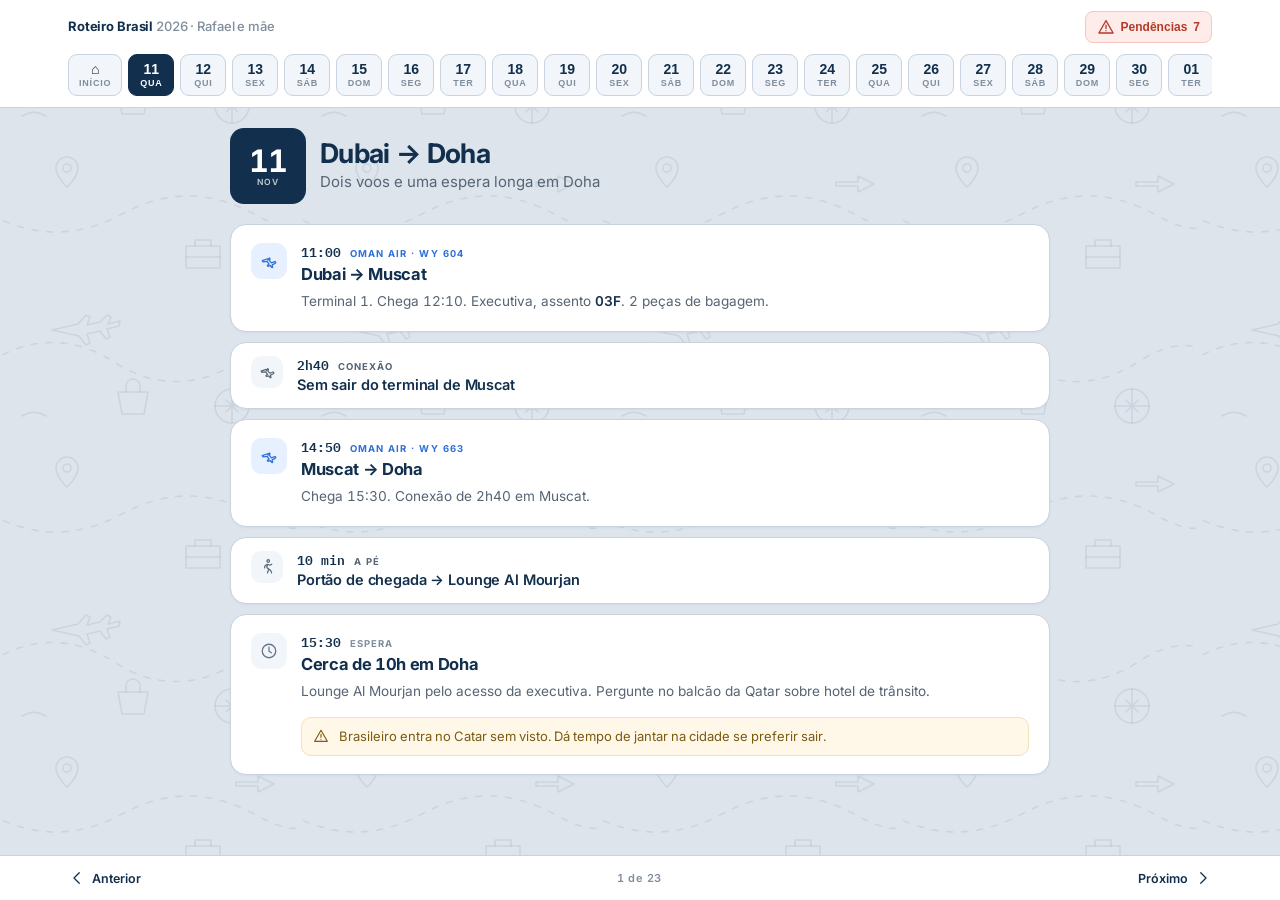
==== index.html @ 20e6801e "Add files via upload" ====
<!DOCTYPE html>
<html lang="pt-BR">
<head>
<meta charset="utf-8">
<meta name="viewport" content="width=device-width,initial-scale=1,viewport-fit=cover">
<meta name="theme-color" content="#12304D">
<title>Roteiro Brasil 2026</title>
<link rel="preconnect" href="https://fonts.googleapis.com">
<link rel="preconnect" href="https://fonts.gstatic.com" crossorigin>
<link href="https://fonts.googleapis.com/css2?family=Inter:wght@400;500;600;700&family=IBM+Plex+Mono:wght@400;600&display=swap" rel="stylesheet">
<link rel="stylesheet" href="style.css">
</head>
<body>

<header><div class="hw">
 <div class="topo">
  <div class="marca">Roteiro Brasil <span>2026 · Rafael e mãe</span></div>
  <button class="pbt" onclick="abre()"><svg class="i" viewBox="0 0 24 24"><path d="M12 3.5 21.5 20H2.5z"/><path d="M12 9.5v4.5M12 17h.01"/></svg> Pendências <span id="np"></span></button>
 </div>
 <div class="datas" id="datas"></div>
</div></header>

<div class="palco"><div class="tela" id="tela"></div></div>

<nav><div class="nw">
 <button id="ant" onclick="mv(-1)"><svg class="i" viewBox="0 0 24 24"><path d="M15 5 8 12l7 7"/></svg> Anterior</button>
 <div class="meio" id="pos"></div>
 <button id="prox" onclick="mv(1)">Próximo <svg class="i" viewBox="0 0 24 24"><path d="M9 5l7 7-7 7"/></svg></button>
</div></nav>

<div class="modal" id="mod" onclick="if(event.target===this)fecha()">
 <div class="painel"><div class="pw">
  <div class="ptopo"><h2>Pendências</h2><button class="fechar" onclick="fecha()">Fechar</button></div>
  <div id="cpend"></div>
 </div></div>
</div>

<script src="app.js"></script>
</body>
</html>
---- style.css ----
:root{
 --tinta:#12304D; --papel:#DDE4EC; --branco:#FFF; --claro:#F2F5F9;
 --linha:#C9D3DF; --sec:#566474; --fraco:#7F8D9D;
 --voo:#2E6FD9; --bus:#C2841A; --hotel:#1E8A66; --passeio:#7A4FC4; --jantar:#D2513C; --livre:#64748B;
 --tema:url("data:image/svg+xml,%3Csvg xmlns='http://www.w3.org/2000/svg' width='300' height='300' viewBox='0 0 300 300'%3E%3Cg fill='none' stroke='%2312304D' stroke-opacity='.085' stroke-width='1.6' stroke-linecap='round' stroke-linejoin='round'%3E%3Cpath d='M-10 62c40-26 84-26 124 0s84 26 124 0 62-16 82-6' stroke-dasharray='6 9'/%3E%3Cpath d='M-10 214c44 24 88 24 132 0s88-24 132 0 46 12 66 6' stroke-dasharray='6 9'/%3E%3Cpath d='M52 30l26-6 8-9 4 2-3 8 13-3 7-7 4 2-3 7 12-3-1 5-12 3 3 8-4 2-6-8-13 3 3 9-4 2-7-9z'/%3E%3Ccircle cx='232' cy='106' r='17'/%3E%3Cpath d='M232 89v34M215 106h34M226 100l12 12M238 100l-12 12'/%3E%3Cpath d='M78 168c0 9-11 19-11 19s-11-10-11-19a11 11 0 0 1 22 0z'/%3E%3Ccircle cx='67' cy='168' r='4'/%3E%3Cpath d='M186 246h34v22h-34z'/%3E%3Cpath d='M195 246v-6h16v6M186 257h34'/%3E%3Cpath d='M118 92h30l-4 22h-22z'/%3E%3Cpath d='M126 92v-6a4 4 0 0 1 14 0v6'/%3E%3Cpath d='M258 176l16 8-16 8v-6h-22v-4h22z'/%3E%3Cpath d='M22 116c8-5 16-5 24 0'/%3E%3C/g%3E%3C/svg%3E");
 --u:"Inter",system-ui,-apple-system,sans-serif;
 --m:"IBM Plex Mono",ui-monospace,Menlo,monospace;
}
*{box-sizing:border-box;-webkit-tap-highlight-color:transparent}
html,body{height:100%;overflow:hidden;margin:0}
body{background-color:var(--papel);background-image:var(--tema);background-size:300px 300px;
 color:var(--tinta);font-family:var(--u);font-size:15px;line-height:1.5;
 display:flex;flex-direction:column;font-variant-numeric:tabular-nums;-webkit-font-smoothing:antialiased;
 padding-top:env(safe-area-inset-top);padding-bottom:env(safe-area-inset-bottom)}
svg.i{width:18px;height:18px;stroke:currentColor;fill:none;stroke-width:1.7;
 stroke-linecap:round;stroke-linejoin:round;display:block}

header{flex:0 0 auto;background:var(--branco);border-bottom:1px solid var(--linha)}
.hw{max-width:1180px;margin:0 auto;padding:11px 18px 0}
.topo{display:flex;align-items:center;justify-content:space-between;gap:12px}
.marca{font-size:13px;font-weight:700;letter-spacing:-.01em}
.marca span{color:var(--fraco);font-weight:500}
.pbt{display:flex;align-items:center;gap:6px;background:#FDECE9;border:1px solid #F5C9C1;color:#B23A28;
 border-radius:8px;padding:6px 11px;font-size:12px;font-weight:600;cursor:pointer}
.datas{display:flex;gap:6px;overflow-x:auto;scrollbar-width:none;padding:11px 0}
.datas::-webkit-scrollbar{display:none}
.dt{flex:0 0 auto;background:var(--claro);border:1px solid var(--linha);border-radius:9px;
 padding:6px 10px;cursor:pointer;text-align:center;min-width:46px;line-height:1.2}
.dt b{display:block;font-size:14px;font-weight:700;color:var(--tinta)}
.dt i{display:block;font-style:normal;font-size:9px;font-weight:600;letter-spacing:.09em;
 text-transform:uppercase;color:var(--fraco)}
.dt.on{background:var(--tinta);border-color:var(--tinta)}
.dt.on b,.dt.on i{color:#fff}

.palco{flex:1 1 auto;min-height:0;position:relative;overflow:hidden}
.tela{position:absolute;inset:0;overflow-y:auto;-webkit-overflow-scrolling:touch}
.folha{max-width:1180px;margin:0 auto;padding:20px 18px 40px}

/* cabeçalho do dia */
.dia-cab{display:flex;gap:14px;align-items:center;margin-bottom:20px}
.dnum{background:var(--tinta);color:#fff;border-radius:14px;width:62px;height:62px;flex:0 0 auto;
 display:flex;flex-direction:column;align-items:center;justify-content:center;line-height:1}
.dnum b{font-size:25px;font-weight:700;letter-spacing:-.02em}
.dnum i{font-style:normal;font-size:8.5px;font-weight:600;letter-spacing:.11em;opacity:.75;margin-top:2px}
.dcab-t{flex:1;min-width:0}
.dcidade{font-size:22px;font-weight:700;letter-spacing:-.025em;display:block;line-height:1.15}
.dres{color:var(--sec);font-size:14px;margin-top:2px;display:block}

/* capa */
.capa-h{padding:26px 0 22px;max-width:820px;margin:0 auto}
.capa-h .et{font-size:10px;font-weight:700;letter-spacing:.2em;text-transform:uppercase;color:var(--sec)}
.capa-h h1{margin:6px 0 0;font-size:34px;font-weight:700;letter-spacing:-.035em;line-height:1.1}
.capa-h p{margin:8px 0 0;color:var(--sec);font-size:15px;max-width:60ch}
.secao{max-width:820px;margin:0 auto 12px;font-size:9.5px;font-weight:700;letter-spacing:.14em;
 text-transform:uppercase;color:var(--sec)}
.destino.capa-c{margin-bottom:12px}
/* cartão do destino */
.destino{background:var(--branco);border:1px solid var(--linha);border-radius:16px;padding:18px 20px;margin-bottom:20px;
 box-shadow:0 1px 2px rgba(18,48,77,.05)}
.destino-h{display:flex;align-items:center;gap:9px;margin-bottom:8px}
.destino-h svg{color:var(--voo)}
.destino-h b{font-size:15px;font-weight:700}
.destino-h span{font-size:11.5px;color:var(--fraco);font-weight:500}
.destino p{margin:0;color:var(--sec);font-size:13.8px;line-height:1.55}
.fatos{display:flex;flex-wrap:wrap;gap:8px;margin-top:12px}
.fato{background:var(--claro);border:1px solid var(--linha);border-radius:9px;padding:8px 12px;
 flex:1 1 calc(50% - 4px);min-width:120px}
.fato i{display:block;font-style:normal;font-size:9px;font-weight:700;letter-spacing:.1em;
 text-transform:uppercase;color:var(--fraco)}
.fato b{display:block;font-size:13px;font-weight:600;margin-top:1px}

/* itens */
.cartao{display:flex;flex-direction:column;gap:10px}
.it{display:flex;gap:14px;padding:18px 20px;background:var(--branco);
 border:1px solid var(--linha);border-radius:16px;box-shadow:0 1px 2px rgba(18,48,77,.05)}
.ic{flex:0 0 auto;width:36px;height:36px;border-radius:11px;display:flex;align-items:center;
 justify-content:center;background:var(--claro);color:var(--livre)}
.it.voo .ic{background:#E7F0FE;color:var(--voo)}
.it.bus .ic{background:#FBF1DF;color:var(--bus)}
.it.hotel .ic{background:#E1F4EE;color:var(--hotel)}
.it.passeio .ic{background:#F0EAFB;color:var(--passeio)}
.it.jantar .ic{background:#FCEBE8;color:var(--jantar)}
.it-b{flex:1;min-width:0}
.it-l1{display:flex;align-items:baseline;gap:9px;flex-wrap:wrap}
.hh{font-family:var(--m);font-size:12.5px;font-weight:600;color:var(--tinta)}
.rot{font-size:9.5px;font-weight:700;letter-spacing:.11em;text-transform:uppercase;color:var(--fraco)}
.it.voo .rot{color:var(--voo)}.it.bus .rot{color:var(--bus)}.it.hotel .rot{color:var(--hotel)}
.it.passeio .rot{color:var(--passeio)}.it.jantar .rot{color:var(--jantar)}
.nome{display:block;font-size:16.5px;font-weight:700;letter-spacing:-.02em;line-height:1.25;margin-top:3px}
.txt{margin-top:6px;color:var(--sec);font-size:13.6px;line-height:1.6}
.txt strong{color:var(--tinta);font-weight:600}

/* trajeto */
.it.via{padding:13px 20px}
.it.via .ic{width:32px;height:32px;border-radius:10px;background:var(--claro);color:var(--sec)}
.it.via .ic svg{width:17px;height:17px}
.it.via .nome{font-size:14.5px;font-weight:600;color:var(--tinta);margin-top:2px;letter-spacing:-.01em}
.it.via .hh{font-size:12.5px;color:var(--tinta);font-weight:600}
.it.via .rot{color:var(--sec)}



/* códigos */
.cods{margin-top:14px;border:1px solid var(--linha);border-radius:10px;overflow:hidden}
.cod{display:flex;align-items:center;gap:11px;padding:9px 12px;border-top:1px solid var(--linha);
 cursor:pointer;background:var(--claro)}
.cod:first-child{border-top:none}
.cod .r{flex:0 0 70px;font-size:9px;font-weight:700;letter-spacing:.11em;text-transform:uppercase;color:var(--fraco)}
.cod .v{flex:1;font-family:var(--m);font-size:13px;font-weight:600;overflow-wrap:anywhere}
.cod .c{font-size:9.5px;font-weight:700;letter-spacing:.08em;text-transform:uppercase;color:var(--voo)}
.cod.ok{background:#E1F4EE}.cod.ok .c{color:var(--hotel)}

.nota{margin-top:14px;display:flex;gap:10px;background:#FFF8E8;border:1px solid #F2E2BC;
 border-radius:10px;padding:9px 11px;font-size:13px;line-height:1.5;color:#7A5B10}
.nota svg{flex:0 0 auto;width:16px;height:16px;margin-top:1px}
.nota.crit{background:#FDECE9;border-color:#F5C9C1;color:#A8382A}

.opcs{margin-top:20px;background:var(--branco);border:1px solid var(--linha);border-radius:16px;padding:18px 20px;
 box-shadow:0 1px 2px rgba(18,48,77,.05)}
.opcs h3{margin:0 0 10px;font-size:9.5px;font-weight:700;letter-spacing:.13em;text-transform:uppercase;color:var(--jantar)}
.opc{display:flex;gap:12px;align-items:flex-start;padding:9px 0;border-top:1px solid var(--linha)}
.opc:first-of-type{border-top:none}
.opc-t{flex:1;min-width:0}
.opc b{display:block;font-size:15px;font-weight:700;letter-spacing:-.015em}
.opc span{display:block;color:var(--sec);font-size:13px;margin-top:1px}
.opc a{flex:0 0 auto;display:inline-flex;align-items:center;gap:5px;color:var(--voo);text-decoration:none;
 font-size:11.5px;font-weight:600;border:1px solid #D7E5FB;background:#EFF5FE;border-radius:8px;padding:5px 9px}

.vazio{background:var(--branco);border:1px solid var(--linha);border-radius:14px;padding:34px 18px;
 text-align:center;color:var(--fraco);font-size:14px}

nav{flex:0 0 auto;background:var(--branco);border-top:1px solid var(--linha)}
.nw{max-width:1180px;margin:0 auto;padding:0 18px;display:flex;align-items:stretch}
nav button{background:none;border:none;cursor:pointer;display:flex;align-items:center;gap:6px;
 font-family:var(--u);font-size:12.5px;font-weight:600;color:var(--tinta);padding:13px 0}
nav button:disabled{color:var(--linha)}
nav .meio{flex:1;text-align:center;font-size:11px;color:var(--fraco);font-weight:600;
 display:flex;align-items:center;justify-content:center;letter-spacing:.04em}

.modal{position:fixed;inset:0;z-index:60;background:rgba(18,48,77,.42);display:none}
.modal.on{display:block}
.painel{position:absolute;left:0;right:0;bottom:0;max-height:86%;overflow-y:auto;background:var(--papel);
 border-radius:18px 18px 0 0}
.pw{max-width:1180px;margin:0 auto;padding:0 18px 26px}
.ptopo{position:sticky;top:0;background:var(--papel);display:flex;align-items:center;justify-content:space-between;
 padding:17px 0 12px;border-bottom:1px solid var(--linha)}
.ptopo h2{margin:0;font-size:18px;font-weight:700;letter-spacing:-.02em}
.fechar{background:var(--branco);border:1px solid var(--linha);border-radius:8px;padding:6px 11px;
 font-size:12px;font-weight:600;color:var(--sec);cursor:pointer}
.pi{background:var(--branco);border:1px solid var(--linha);border-radius:14px;padding:16px 18px;margin-top:12px}
.pi em{font-style:normal;font-size:9px;font-weight:700;letter-spacing:.13em;text-transform:uppercase;color:#B23A28}
.pi b{display:block;font-size:15.5px;font-weight:700;margin-top:3px;letter-spacing:-.02em}
.pi p{margin:4px 0 0;color:var(--sec);font-size:13.4px;line-height:1.55}

:focus-visible{outline:2px solid var(--voo);outline-offset:2px}
@media(min-width:920px){
 .dnum{width:76px;height:76px}.dnum b{font-size:31px}
 .dcidade{font-size:27px}.dres{font-size:15px}
 .cartao,.destino,.opcs,.dia-cab,.vazio{max-width:820px;margin-left:auto;margin-right:auto}
}
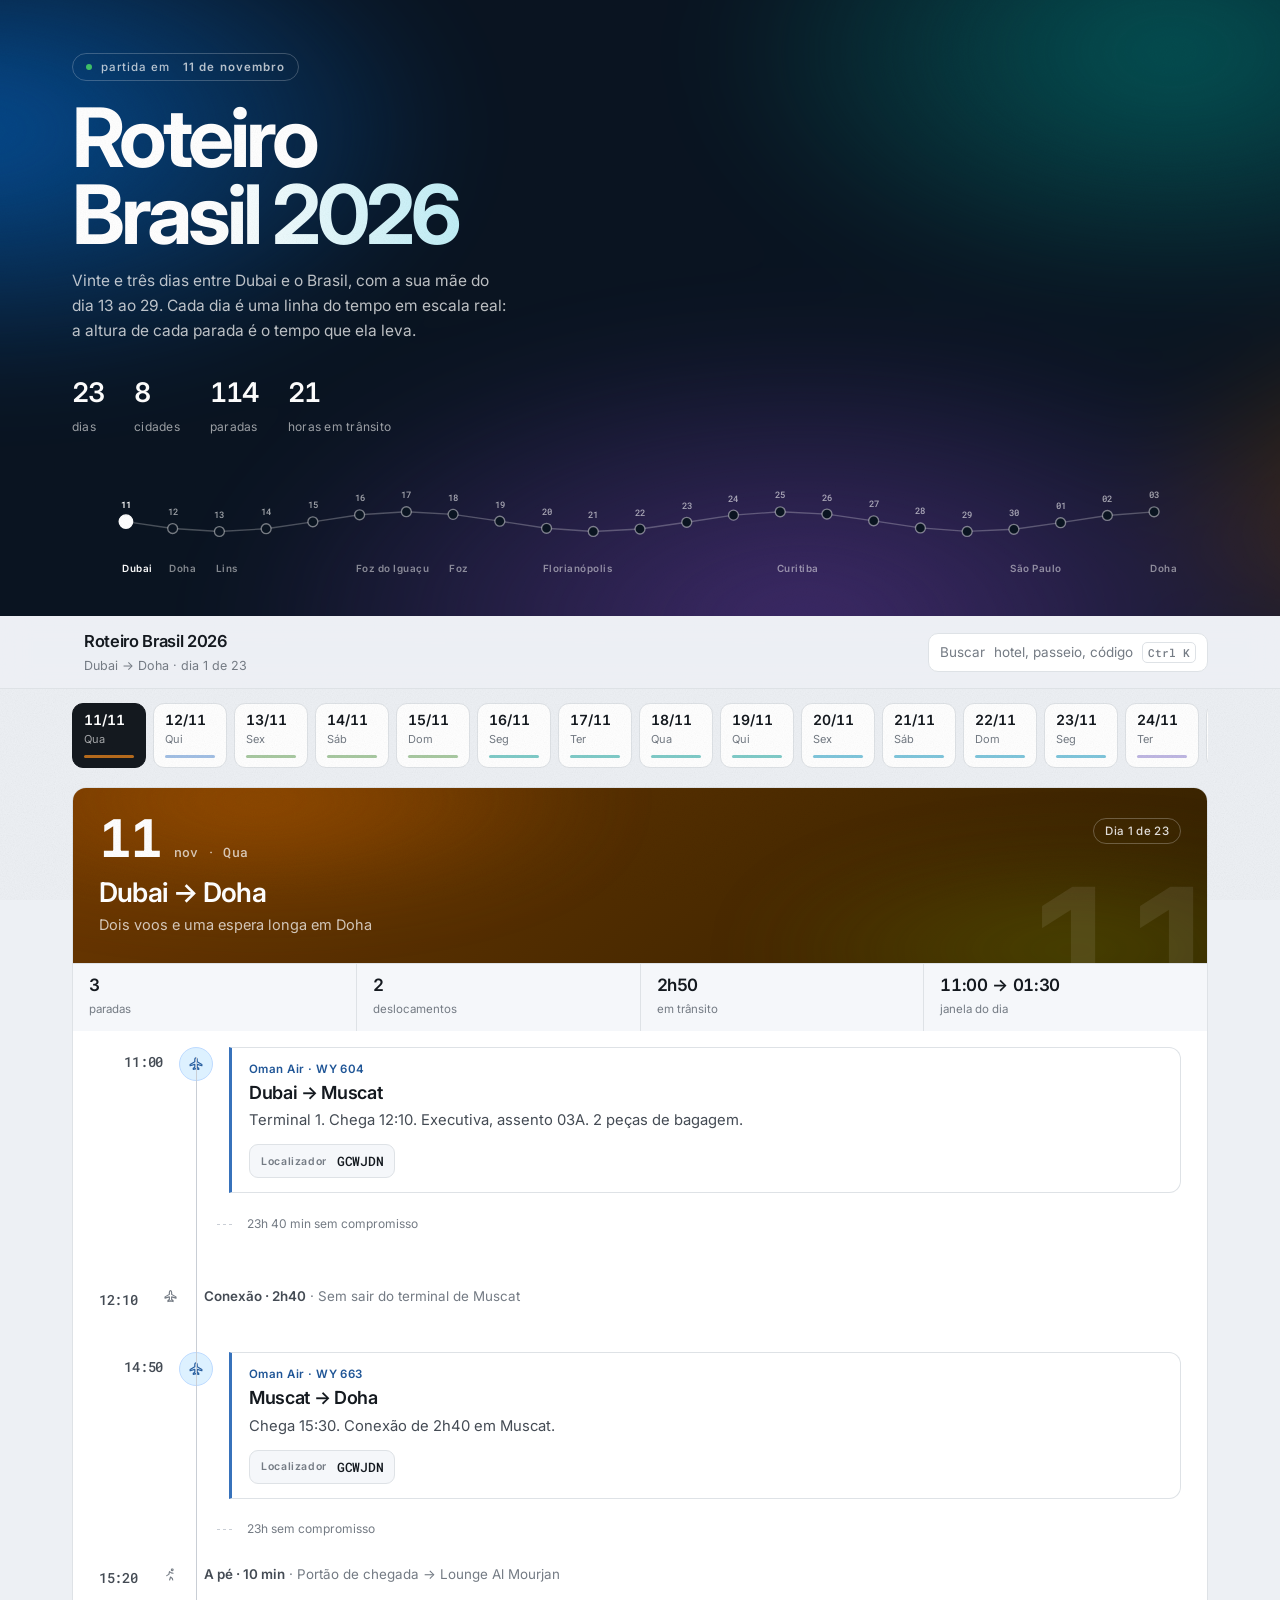
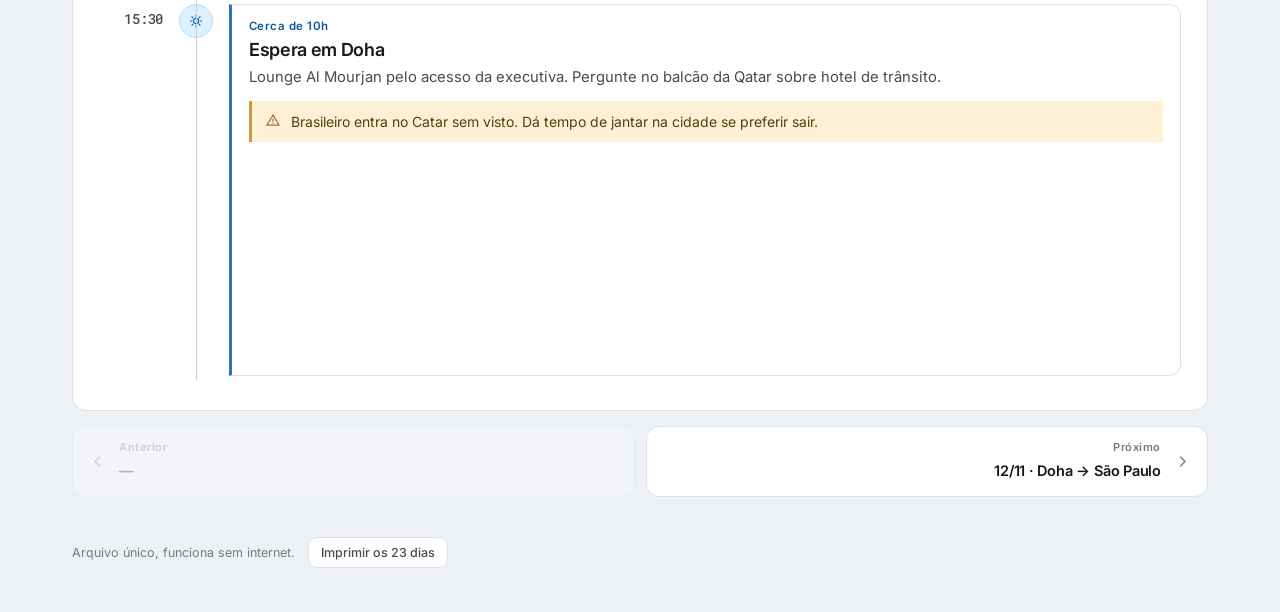
==== commit 9faebea3: "Add files via upload" ====
--- a/index.html
+++ b/index.html
@@ -1,40 +1,557 @@
-<!DOCTYPE html>
+<!doctype html>
 <html lang="pt-BR">
 <head>
 <meta charset="utf-8">
 <meta name="viewport" content="width=device-width,initial-scale=1,viewport-fit=cover">
-<meta name="theme-color" content="#12304D">
+<meta name="color-scheme" content="light dark">
+<meta name="theme-color" content="#101419">
 <title>Roteiro Brasil 2026</title>
 <link rel="preconnect" href="https://fonts.googleapis.com">
 <link rel="preconnect" href="https://fonts.gstatic.com" crossorigin>
-<link href="https://fonts.googleapis.com/css2?family=Inter:wght@400;500;600;700&family=IBM+Plex+Mono:wght@400;600&display=swap" rel="stylesheet">
-<link rel="stylesheet" href="style.css">
+<link href="https://fonts.googleapis.com/css2?family=Inter:wght@400;500;600;700&family=Roboto+Mono:wght@400;500&display=swap" rel="stylesheet">
+<style>
+:root{
+  --bg:#eef1f4;            --bg:oklch(95.5% .006 250);
+  --surf:#ffffff;          --surf:oklch(100% 0 0);
+  --surf2:#f5f7f9;         --surf2:oklch(97.6% .004 250);
+  --ink:#101419;           --ink:oklch(21% .015 255);
+  --ink2:#3b4552;          --ink2:oklch(41% .018 255);
+  --mut:#6d7885;           --mut:oklch(58% .016 255);
+  --line:#e0e5ea;          --line:oklch(91% .007 255);
+  --line2:#cdd5dc;         --line2:oklch(85% .011 255);
+  --h-voo:255; --h-onibus:300; --h-hotel:165; --h-passeio:70;
+  --h-jantar:20; --h-livre:250; --h-via:250; --h-festa:330;
+  --ft:'Inter',-apple-system,BlinkMacSystemFont,'Segoe UI',Roboto,Arial,sans-serif;
+  --fm:'Roboto Mono',ui-monospace,SFMono-Regular,Menlo,monospace;
+  --col:64px; --mk:34px; --gap:16px; --esc:1;
+  --r:14px;
+}
+@media (prefers-color-scheme:dark){
+  :root{
+    --bg:#0d1116;   --bg:oklch(17% .012 255);
+    --surf:#141a21; --surf:oklch(21.5% .014 255);
+    --surf2:#1a212a;--surf2:oklch(25% .015 255);
+    --ink:#e9eef3;  --ink:oklch(94% .008 255);
+    --ink2:#b7c2ce; --ink2:oklch(81% .014 255);
+    --mut:#8593a1;  --mut:oklch(65% .018 255);
+    --line:#232c36; --line:oklch(29% .016 255);
+    --line2:#313d49;--line2:oklch(36% .018 255);
+  }
+}
+*{box-sizing:border-box}
+.grao{position:fixed;inset:0;z-index:1;pointer-events:none;opacity:.5;mix-blend-mode:multiply;
+  background-image:url("data:image/svg+xml,%3Csvg xmlns='http://www.w3.org/2000/svg' width='160' height='160'%3E%3Cfilter id='n'%3E%3CfeTurbulence type='fractalNoise' baseFrequency='.9' numOctaves='3'/%3E%3CfeColorMatrix type='saturate' values='0'/%3E%3C/filter%3E%3Crect width='160' height='160' filter='url(%23n)' opacity='.22'/%3E%3C/svg%3E")}
+@media (prefers-color-scheme:dark){.grao{mix-blend-mode:screen;opacity:.22}}
+html{-webkit-text-size-adjust:100%;scroll-behavior:smooth}
+body{margin:0;background:var(--bg);color:var(--ink);
+  font:400 16px/1.55 var(--ft);-webkit-font-smoothing:antialiased;text-wrap:pretty}
+svg{display:block}
+h1,h2,h3{text-wrap:balance}
+
+/* cabeçalho */
+.topo{position:sticky;top:0;z-index:50;background:color-mix(in oklab,var(--bg) 88%,transparent);
+  backdrop-filter:saturate(180%) blur(14px);border-bottom:1px solid var(--line)}
+.topo .in{max-width:1180px;margin:0 auto;padding:13px 22px;display:flex;gap:18px;align-items:center}
+.marca{display:flex;align-items:center;gap:12px;min-width:0}
+.marca .anel{flex:0 0 auto}
+.marca h1{margin:0;font-size:16.5px;font-weight:600;letter-spacing:-.02em;white-space:nowrap;
+  overflow:hidden;text-overflow:ellipsis}
+.marca p{margin:1px 0 0;font-size:12.5px;color:var(--mut);white-space:nowrap}
+.cmd{margin-left:auto;display:flex;align-items:center;gap:9px;cursor:pointer;background:var(--surf);
+  border:1px solid var(--line);border-radius:10px;padding:8px 11px;color:var(--mut);font:400 13.5px var(--ft)}
+.cmd:hover{border-color:var(--line2);color:var(--ink2)}
+.cmd kbd{font:500 11px var(--fm);border:1px solid var(--line);border-radius:5px;padding:2px 5px;color:var(--mut)}
+@media(max-width:640px){.cmd span{display:none}.marca p{display:none}}
+
+/* herói */
+.heroi{position:relative;overflow:hidden;background:oklch(19% .03 255);color:#fff;isolation:isolate}
+.heroi .malha{position:absolute;inset:-30%;z-index:-1;filter:blur(48px);opacity:.85;
+  background:
+   radial-gradient(38% 42% at 18% 32%,oklch(52% .17 255/.85),transparent 62%),
+   radial-gradient(36% 40% at 76% 24%,oklch(50% .15 190/.75),transparent 64%),
+   radial-gradient(44% 46% at 58% 82%,oklch(46% .16 300/.7),transparent 66%),
+   radial-gradient(30% 34% at 92% 70%,oklch(58% .16 60/.55),transparent 62%);
+  animation:deriva 34s ease-in-out infinite alternate}
+@keyframes deriva{
+  0%{transform:translate3d(0,0,0) scale(1)}
+  50%{transform:translate3d(-3%,2%,0) scale(1.08)}
+  100%{transform:translate3d(3%,-2%,0) scale(1.03)}}
+.heroi .in{max-width:1180px;margin:0 auto;padding:52px 22px 26px;position:relative}
+.heroi .et{display:inline-flex;align-items:center;gap:9px;font:500 11.5px var(--ft);letter-spacing:.09em;
+  color:rgba(255,255,255,.72);border:1px solid rgba(255,255,255,.22);border-radius:20px;padding:6px 13px}
+.heroi .et i{width:6px;height:6px;border-radius:50%;background:oklch(72% .17 150);
+  box-shadow:0 0 0 0 oklch(72% .17 150/.7);animation:pulso 2.6s ease-out infinite}
+@keyframes pulso{70%{box-shadow:0 0 0 9px oklch(72% .17 150/0)}100%{box-shadow:0 0 0 0 oklch(72% .17 150/0)}}
+.heroi h1{margin:18px 0 0;font-size:clamp(38px,8.4vw,82px);font-weight:700;letter-spacing:-.05em;line-height:.94}
+.heroi h1 span{display:block;color:transparent;background:linear-gradient(92deg,#fff 12%,oklch(83% .1 210) 58%,oklch(78% .12 60));
+  -webkit-background-clip:text;background-clip:text}
+.heroi .sob{margin:16px 0 0;max-width:44ch;font-size:15.5px;line-height:1.6;color:rgba(255,255,255,.74)}
+.heroi .nums{display:flex;flex-wrap:wrap;gap:30px;margin:28px 0 6px}
+.heroi .nums div b{display:block;font-size:27px;font-weight:600;letter-spacing:-.035em;font-variant-numeric:tabular-nums}
+.heroi .nums div span{font-size:12px;color:rgba(255,255,255,.6);letter-spacing:.02em}
+
+/* mapa da rota */
+.mapa{position:relative;max-width:1180px;margin:0 auto;padding:6px 22px 20px;overflow-x:auto;scrollbar-width:none}
+.mapa::-webkit-scrollbar{display:none}
+.mapa svg{min-width:940px;width:100%;height:120px;overflow:visible}
+.mapa .fio{fill:none;stroke:rgba(255,255,255,.26);stroke-width:1.5;stroke-linecap:round}
+.mapa .fio.feito{stroke:#fff;stroke-width:2;stroke-dasharray:var(--L);stroke-dashoffset:var(--L);
+  animation:tracar 1.5s cubic-bezier(.6,0,.2,1) .25s forwards}
+@keyframes tracar{to{stroke-dashoffset:0}}
+.mapa .no{cursor:pointer}
+.mapa .no circle{fill:oklch(19% .03 255);stroke:rgba(255,255,255,.45);stroke-width:1.5;transition:r .18s,stroke .18s}
+.mapa .no:hover circle{stroke:#fff;r:7}
+.mapa .no.at circle{fill:#fff;stroke:#fff;r:7.5}
+.mapa .no.hoje circle{stroke:oklch(72% .17 150);stroke-width:2.5}
+.mapa .no text{font:500 10.5px var(--fm);fill:rgba(255,255,255,.62);text-anchor:middle}
+.mapa .no.at text{fill:#fff;font-weight:600}
+.mapa .cid{font:600 11px var(--ft);fill:rgba(255,255,255,.5);letter-spacing:.05em}
+.mapa .cid.at{fill:#fff}
+
+/* trilho de dias */
+.trilho{max-width:1180px;margin:0 auto;padding:0 22px}
+.rol{display:flex;gap:7px;overflow-x:auto;scroll-snap-type:x proximity;padding:14px 0 15px;scrollbar-width:none}
+.rol::-webkit-scrollbar{display:none}
+.chip{flex:0 0 auto;scroll-snap-align:center;cursor:pointer;background:var(--surf);border:1px solid var(--line);
+  border-radius:11px;padding:8px 11px 9px;font:inherit;color:var(--ink);text-align:left;min-width:74px;
+  transition:border-color .16s,transform .16s}
+.chip:hover{border-color:var(--line2);transform:translateY(-1px)}
+.chip b{display:block;font:600 14px/1.1 var(--ft);font-variant-numeric:tabular-nums}
+.chip i{display:block;font-style:normal;font-size:11px;color:var(--mut);margin-top:3px}
+.chip u{display:block;height:3px;border-radius:2px;margin-top:7px;background:var(--rc);opacity:.5;text-decoration:none}
+.chip[aria-current="true"]{background:var(--ink);border-color:var(--ink);color:var(--surf)}
+.chip[aria-current="true"] i{color:color-mix(in oklab,var(--surf) 62%,transparent)}
+.chip[aria-current="true"] u{opacity:1}
+.chip.hoje b:after{content:"hoje";font:500 9.5px var(--ft);letter-spacing:.04em;margin-left:6px;
+  color:var(--rc);vertical-align:1px}
+
+/* folha */
+.palco{max-width:1180px;margin:0 auto;padding:4px 22px 40px}
+.folha{container-type:inline-size;background:var(--surf);border:1px solid var(--line);border-radius:var(--r);
+  overflow:hidden;view-transition-name:folha}
+.capa{position:relative;overflow:hidden;padding:30px 26px 26px;color:#fff;isolation:isolate;
+  background:linear-gradient(140deg,oklch(40% .1 var(--rh)),oklch(26% .07 calc(var(--rh) + 26)))}
+.capa:before{content:"";position:absolute;inset:-40% -10%;z-index:-1;filter:blur(42px);opacity:.75;
+  background:radial-gradient(42% 52% at 22% 26%,oklch(62% .17 var(--rh)/.75),transparent 64%),
+             radial-gradient(38% 48% at 82% 74%,oklch(54% .16 calc(var(--rh) + 60)/.6),transparent 66%);
+  transform:translateY(var(--par,0px))}
+.capa:after{content:attr(data-n);position:absolute;right:-14px;bottom:-46px;z-index:-1;
+  font:700 168px/.72 var(--ft);letter-spacing:-.06em;color:rgba(255,255,255,.085);font-variant-numeric:tabular-nums}
+.capa .l1{display:flex;gap:18px;align-items:flex-start;justify-content:space-between;flex-wrap:wrap}
+.capa .dt{display:flex;align-items:baseline;gap:12px}
+.capa .dt b{font-size:clamp(38px,7vw,52px);font-weight:700;letter-spacing:-.05em;line-height:.82;
+  font-variant-numeric:tabular-nums}
+.capa .dt i{font-style:normal;font:500 13px var(--fm);color:rgba(255,255,255,.72);letter-spacing:.02em}
+.capa .tag{font:500 11.5px var(--ft);letter-spacing:.03em;color:rgba(255,255,255,.86);
+  border:1px solid rgba(255,255,255,.26);border-radius:20px;padding:5px 11px}
+.capa h2{margin:16px 0 0;font-size:clamp(20px,3.4cqi + 14px,27px);font-weight:600;letter-spacing:-.028em;line-height:1.15}
+.capa p{margin:6px 0 0;font-size:14.5px;color:rgba(255,255,255,.72)}
+.medidas{display:flex;gap:0;border-top:1px solid var(--line);background:var(--surf2)}
+.medidas div{flex:1;padding:11px 16px;border-right:1px solid var(--line)}
+.medidas div:last-child{border-right:0}
+.medidas b{display:block;font:600 17px/1.2 var(--ft);letter-spacing:-.02em;font-variant-numeric:tabular-nums}
+.medidas div{transition:background .2s}.medidas div:hover{background:var(--surf)}
+.medidas span{font-size:11.5px;color:var(--mut)}
+
+/* linha do tempo proporcional */
+.tl{padding:10px 26px 26px;position:relative}
+.tl:before{content:"";position:absolute;top:26px;bottom:30px;width:1px;background:var(--line2);
+  left:calc(26px + var(--col) + var(--gap) + var(--mk)/2)}
+.linha{display:grid;grid-template-columns:var(--col) var(--mk) minmax(0,1fr);gap:var(--gap);align-items:start}
+.hh{text-align:right;font:500 13.5px/1 var(--fm);letter-spacing:-.02em;padding-top:9px;color:var(--ink2);
+  font-variant-numeric:tabular-nums}
+.mk{width:var(--mk);height:var(--mk);border-radius:50%;display:flex;align-items:center;justify-content:center;
+  background:oklch(95% .04 var(--h));border:1px solid oklch(88% .06 var(--h))}
+.mk svg{width:16px;height:16px;stroke:oklch(48% .12 var(--h));fill:none;stroke-width:1.8;stroke-linecap:round;stroke-linejoin:round}
+@media (prefers-color-scheme:dark){
+  .mk{background:oklch(30% .05 var(--h));border-color:oklch(38% .06 var(--h))}
+  .mk svg{stroke:oklch(78% .11 var(--h))}
+}
+.par{padding:6px 0 8px}
+.par .cx{position:relative;background:var(--surf);border:1px solid var(--line);
+  border-left:3px solid oklch(55% .13 var(--h));border-radius:0 12px 12px 0;padding:14px 17px;min-height:var(--alt);
+  transition:border-color .2s,box-shadow .2s,transform .2s}
+.par .cx:hover{border-color:oklch(72% .08 var(--h));box-shadow:0 6px 22px oklch(55% .13 var(--h)/.12);transform:translateX(2px)}
+.linha{opacity:0;transform:translateY(10px)}
+.linha.vis{opacity:1;transform:none;transition:opacity .5s cubic-bezier(.2,.7,.3,1),transform .5s cubic-bezier(.2,.7,.3,1)}
+@media (prefers-reduced-motion:reduce){.linha{opacity:1;transform:none}}
+.par .rot{font:600 11.5px var(--ft);letter-spacing:.04em;color:oklch(45% .12 var(--h))}
+@media (prefers-color-scheme:dark){.par .rot{color:oklch(76% .1 var(--h))}}
+.par h3{margin:6px 0 5px;font-size:18px;font-weight:600;letter-spacing:-.018em;line-height:1.25}
+.par p{margin:0;font-size:14.8px;line-height:1.55;color:var(--ink2)}
+.cod{display:inline-flex;align-items:center;gap:10px;margin-top:12px;border:1px solid var(--line);
+  background:var(--surf2);border-radius:9px;padding:7px 11px;font:500 13px var(--fm);letter-spacing:-.02em}
+.cod b{font:600 10.5px var(--ft);letter-spacing:.06em;color:var(--mut)}
+.av{display:flex;gap:10px;margin-top:12px;font-size:14px;line-height:1.5;
+  color:oklch(38% .07 75);background:oklch(96% .04 85);border-left:3px solid oklch(72% .12 80);padding:10px 13px}
+@media (prefers-color-scheme:dark){.av{color:oklch(88% .05 85);background:oklch(28% .04 80)}}
+.av svg{flex:0 0 auto;width:16px;height:16px;stroke:oklch(60% .11 70);fill:none;stroke-width:1.8;stroke-linecap:round;margin-top:1px}
+.via{color:var(--mut);font-size:13.4px;padding:5px 0 6px;min-height:var(--alt);display:flex;align-items:center}
+.via .mk{background:none;border:0}
+.via .mk svg{stroke:var(--mut);width:15px;height:15px}
+.via b{font-weight:600;color:var(--ink2)}
+.vao{grid-column:1/-1;display:flex;align-items:center;gap:12px;height:var(--alt);
+  padding-left:calc(var(--col) + var(--gap) + var(--mk) + 4px);color:var(--mut);font-size:12px}
+.vao:before{content:"";flex:0 0 18px;height:1px;background:var(--line2)}
+.vao.corte:before{background:repeating-linear-gradient(90deg,var(--line2) 0 3px,transparent 3px 6px)}
+
+/* passos */
+.passos{display:flex;gap:11px;margin-top:16px}
+.passos button{flex:1;display:flex;align-items:center;gap:13px;cursor:pointer;background:var(--surf);
+  border:1px solid var(--line);border-radius:13px;padding:13px 16px;font:inherit;color:var(--ink);text-align:left;
+  transition:border-color .16s,transform .16s}
+.passos button:hover:not(:disabled){border-color:var(--line2);transform:translateY(-1px)}
+.passos button:disabled{opacity:.28;cursor:default}
+.passos .fim{justify-content:flex-end;text-align:right}
+.passos svg{flex:0 0 auto;width:17px;height:17px;stroke:var(--mut);fill:none;stroke-width:1.9;stroke-linecap:round;stroke-linejoin:round}
+.passos b{display:block;font:600 11px var(--ft);letter-spacing:.05em;color:var(--mut);margin-bottom:4px}
+.passos em{font-style:normal;font-size:14.5px;font-weight:600;letter-spacing:-.015em}
+
+/* paleta de comandos */
+.overlay{position:fixed;inset:0;z-index:100;background:color-mix(in oklab,var(--ink) 42%,transparent);
+  display:none;align-items:flex-start;justify-content:center;padding:14vh 18px 18px;backdrop-filter:blur(3px)}
+.overlay.on{display:flex}
+.pal{width:min(640px,100%);background:var(--surf);border:1px solid var(--line2);border-radius:15px;overflow:hidden;
+  box-shadow:0 24px 60px rgba(0,0,0,.28)}
+.pal input{width:100%;border:0;border-bottom:1px solid var(--line);background:none;color:var(--ink);
+  padding:16px 18px;font:400 16px var(--ft)}
+.pal input:focus{outline:none}
+.pal .saida{max-height:52vh;overflow:auto;padding:6px}
+.pal .it{display:flex;gap:13px;align-items:center;width:100%;text-align:left;background:none;border:0;cursor:pointer;
+  border-radius:9px;padding:10px 12px;font:inherit;color:var(--ink)}
+.pal .it[data-sel="1"]{background:var(--surf2)}
+.pal .it .d{font:500 12px var(--fm);color:var(--mut);flex:0 0 46px}
+.pal .it b{font-size:14.5px;font-weight:500}
+.pal .it small{display:block;color:var(--mut);font-size:12.5px}
+.pal .rod{border-top:1px solid var(--line);padding:9px 14px;color:var(--mut);font-size:11.5px;display:flex;gap:14px}
+.pal .vazio{padding:20px;color:var(--mut);font-size:14px;text-align:center}
+
+.rodape{max-width:1180px;margin:0 auto;padding:0 22px 44px;color:var(--mut);font-size:12.5px;
+  display:flex;gap:13px;flex-wrap:wrap;align-items:center}
+.rodape button{cursor:pointer;background:var(--surf);border:1px solid var(--line);border-radius:9px;
+  padding:7px 12px;font:500 12.5px var(--ft);color:var(--ink2)}
+:focus-visible{outline:2px solid oklch(60% .14 255);outline-offset:2px}
+
+@container (max-width:560px){
+  :root{--col:52px;--mk:30px;--gap:11px}
+  .tl{padding:8px 16px 20px}
+  .tl:before{left:calc(16px + var(--col) + var(--gap) + var(--mk)/2)}
+  .capa{padding:18px}
+  .medidas{flex-wrap:wrap}
+}
+@media(max-width:560px){.palco{padding:2px 14px 34px}.trilho{padding:0 14px}.topo .in{padding:11px 14px}}
+
+@media print{
+  .topo,.trilho,.passos,.rodape,.overlay{display:none}
+  body{background:#fff}
+  .palco{padding:0;max-width:none}
+  .folha{page-break-after:always;border:0;border-radius:0;margin-bottom:0}
+  .capa{color:#000;background:none;border-bottom:2px solid #000}
+  .capa .dt i,.capa p{color:#444}
+}
+@media(prefers-reduced-motion:reduce){*{animation:none!important;transition:none!important;scroll-behavior:auto}}
+::view-transition-old(folha),::view-transition-new(folha){animation-duration:.22s}
+</style>
 </head>
 <body>
-
-<header><div class="hw">
- <div class="topo">
-  <div class="marca">Roteiro Brasil <span>2026 · Rafael e mãe</span></div>
-  <button class="pbt" onclick="abre()"><svg class="i" viewBox="0 0 24 24"><path d="M12 3.5 21.5 20H2.5z"/><path d="M12 9.5v4.5M12 17h.01"/></svg> Pendências <span id="np"></span></button>
- </div>
- <div class="datas" id="datas"></div>
+<div class="grao" aria-hidden="true"></div>
+
+<section class="heroi">
+  <div class="malha" aria-hidden="true"></div>
+  <div class="in">
+    <span class="et"><i></i>partida em <b id="faltam" style="font-weight:600;margin-left:4px"></b></span>
+    <h1>Roteiro<span>Brasil 2026</span></h1>
+    <p class="sob">Vinte e três dias entre Dubai e o Brasil, com a sua mãe do dia 13 ao 29. Cada dia é uma linha do tempo em escala real: a altura de cada parada é o tempo que ela leva.</p>
+    <div class="nums" id="nums"></div>
+  </div>
+  <div class="mapa"><div id="rota"></div></div>
+</section>
+
+<header class="topo"><div class="in">
+  <div class="marca">
+    <span class="anel" id="anel"></span>
+    <span><h1>Roteiro Brasil 2026</h1><p id="sub">Rafael e mãe · 23 dias</p></span>
+  </div>
+  <button class="cmd" id="abrirPal" type="button">Buscar <span>hotel, passeio, código</span> <kbd>Ctrl K</kbd></button>
 </div></header>
 
-<div class="palco"><div class="tela" id="tela"></div></div>
-
-<nav><div class="nw">
- <button id="ant" onclick="mv(-1)"><svg class="i" viewBox="0 0 24 24"><path d="M15 5 8 12l7 7"/></svg> Anterior</button>
- <div class="meio" id="pos"></div>
- <button id="prox" onclick="mv(1)">Próximo <svg class="i" viewBox="0 0 24 24"><path d="M9 5l7 7-7 7"/></svg></button>
-</div></nav>
-
-<div class="modal" id="mod" onclick="if(event.target===this)fecha()">
- <div class="painel"><div class="pw">
-  <div class="ptopo"><h2>Pendências</h2><button class="fechar" onclick="fecha()">Fechar</button></div>
-  <div id="cpend"></div>
- </div></div>
+<nav class="trilho"><div class="rol" id="rol"></div></nav>
+<div class="palco">
+  <main id="tela"></main>
+  <nav class="passos" id="passos"></nav>
 </div>
-
-<script src="app.js"></script>
+<p class="rodape"><span>Arquivo único, funciona sem internet.</span>
+  <button type="button" id="imp">Imprimir os 23 dias</button></p>
+
+<div class="overlay" id="ov"><div class="pal">
+  <input id="q" type="text" placeholder="Ir para um dia, hotel, passeio ou código" autocomplete="off">
+  <div class="saida" id="saida"></div>
+  <div class="rod"><span>↑↓ navegar</span><span>Enter abrir</span><span>Esc fechar</span></div>
+</div></div>
+
+<script>
+const DADOS={"PEND": [{"n": "Outubro", "t": "Museu do Ipiranga · 01/12", "p": "Entrada por horário marcado. Monitorar a abertura do calendário em meados de outubro."}, {"n": "Outubro", "t": "Confirmar local e horário do ENADE · 29/11", "p": "O cartão de confirmação sai antes da prova. Cheque o endereço e o horário de fechamento dos portões, e avise a mãe onde encontrar você depois."}, {"n": "Agora", "t": "Código da reserva do Novotel Curitiba", "p": "O hotel mudou do Pestana para o Novotel, na Rua Doutor Pedrosa 288. Preencha o código nos dias 24 e 29 e avise a Serra Verde Express do novo endereço do apanhe da Litorina."}, {"n": "Agora", "t": "Chão Batido abre na segunda? · 23/11", "p": "O jantar do dia 23 é em Santo Antônio de Lisboa, depois do pôr do sol. Confirme por telefone que a casa abre segunda antes de contar com ela."}, {"n": "Novembro", "t": "Transfer Sooz → GRU · noite de 01/12", "p": "Voo 02:10. Sair do hotel 22:30, estar no aeroporto às 23:10."}, {"n": "Novembro", "t": "Reservar os jantares que enchem", "p": "El Señor Asador no sábado 21 e Chão Batido na segunda 23, em Florianópolis. Ibérico e Taco El Pancho em Curitiba. Graça Mineira em São Paulo. Por telefone ou WhatsApp, uma semana antes."}, {"n": "Feito", "t": "Seguro da mãe · dia na Argentina", "p": "Contratado só para a travessia de 18/11, que é onde ele é exigido. Cobertura doméstica fica por conta do convênio dela."}], "D": [{"d": "11", "m": "nov", "sem": "Qua", "c": "Dubai → Doha", "r": "Dois voos e uma espera longa em Doha", "i": [{"h": "11:00", "k": "voo", "g": "Oman Air · WY 604", "t": "Dubai → Muscat", "x": "Terminal 1. Chega 12:10. Executiva, assento 03A. 2 peças de bagagem.", "cod": "GCWJDN", "cl": "Localizador"}, {"mv": "2h40|Conexão|Sem sair do terminal de Muscat|12:10"}, {"h": "14:50", "k": "voo", "g": "Oman Air · WY 663", "t": "Muscat → Doha", "x": "Chega 15:30. Conexão de 2h40 em Muscat.", "cod": "GCWJDN", "cl": "Localizador"}, {"mv": "10 min|A pé|Portão de chegada → Lounge Al Mourjan|15:20"}, {"h": "15:30", "k": "livre", "g": "Cerca de 10h", "t": "Espera em Doha", "x": "Lounge Al Mourjan pelo acesso da executiva. Pergunte no balcão da Qatar sobre hotel de trânsito.", "av": "Brasileiro entra no Catar sem visto. Dá tempo de jantar na cidade se preferir sair."}]}, {"d": "12", "m": "nov", "sem": "Qui", "c": "Doha → São Paulo", "r": "Chegada, Mercadão e ônibus noturno para Lins", "i": [{"h": "01:35", "k": "voo", "g": "Qatar Airways · WY 6029", "t": "Doha → Guarulhos", "x": "Chega 10:40 no Terminal 3. Qsuite, assento 5K.", "cod": "9TNDDB", "cl": "Reserva Qatar"}, {"h": "11:30", "k": "via", "g": "Transfer · 50 min", "t": "GRU Terminal 3 → ibis, na República", "x": "Já reservado. Chegada por volta das 12:20. Deixe as malas no hotel antes de sair.", "cod": "424878405", "cl": "Booking"}, {"mv": "15 min|Uber|ibis → Mercadão|12:25"}, {"h": "12:40", "k": "passeio", "g": "2h", "t": "Mercado Municipal", "x": "Almoce lá: sanduíche de mortadela no mezanino, no Hocca Bar ou no Bar do Mané, e pastel de bacalhau no Hocca. Depois desça e ande pelos boxes de frutas, que dão prova.", "av": "Fecha às 18:00. Leve algum dinheiro, parte dos boxes ainda prefere espécie."}, {"mv": "15 min|Uber|Mercadão → ibis|14:45"}, {"h": "15:00", "k": "hotel", "g": "Check-in", "t": "ibis budget SP Centro São João", "x": "Av. São João 1140, Centro. Check-in até 23:30. Sem café da manhã.", "cod": "6443.654.205 · PIN 2219", "cl": "Reserva"}, {"h": "19:30", "k": "jantar", "t": "Restaurante do ibis budget", "x": "Jantar no próprio hotel antes de sair. Evita procurar lugar no centro à noite carregando mala."}, {"mv": "20 min|Uber|Hotel → Terminal Barra Funda|21:00"}, {"h": "22:15", "k": "onibus", "g": "Reunidas", "t": "Barra Funda → Lins", "x": "Leito cama, poltrona 55, plataforma 10. Chegue por volta das 21:20, com folga.", "cod": "010323567770", "cl": "Bilhete"}]}, {"d": "13", "m": "nov", "sem": "Sex", "c": "Lins", "r": "Chegada de madrugada e dia com a família", "i": [{"h": "05:30", "k": "via", "g": "Chegada", "t": "Rodoviária de Lins", "x": "Av. Tiradentes 2401. Sua mãe busca vocês no desembarque."}, {"mv": "15 min|Carro|Rodoviária de Lins → Parque Alto da Boa Vista|05:45"}, {"h": "06:00", "k": "livre", "t": "Casa da família", "x": "Vá direto para a casa da sua mãe. Banho, café e descanso antes de o dia começar."}, {"h": "—", "k": "livre", "g": "Dia inteiro", "t": "Família e cidade", "x": "Dia livre com os irmãos e as crianças. Sem nada marcado."}, {"mv": "10 min|Carro|Casa da família → Cristal Palace|14:50"}, {"h": "15:00", "k": "hotel", "g": "Check-in", "t": "Cristal Palace Hotel", "x": "Rua Luiz Gama 1771. 2 noites, café incluído. Deixe a mala e volte para a família.", "cod": "6314.563.781 · PIN 9867", "cl": "Reserva", "av": "Obra no prédio das 09:00 às 19:00. Como você passa o dia fora, só incomoda se voltar para descansar à tarde."}, {"h": "19:00", "k": "jantar", "t": "Em casa, com a mãe", "x": "Sem restaurante. Ela cozinha."}]}, {"d": "14", "m": "nov", "sem": "Sáb", "c": "Lins", "r": "Dia livre e a festa de 90 anos da vó Maria", "i": [{"h": "—", "k": "livre", "g": "Dia livre", "t": "Sem planos", "x": "Dia aberto com a família. A festa é só à noite."}, {"h": "19:30", "k": "festa", "g": "Compromisso do dia", "t": "Festa de 90 anos da vó Maria", "x": "O único compromisso da viagem com data que não se remarca. A festa tem buffet, então não há jantar marcado.", "av": "Leve a câmera carregada e cartão vazio. É o material mais valioso que você vai trazer da viagem."}]}, {"d": "15", "m": "nov", "sem": "Dom", "c": "Lins → Bauru → Foz", "r": "Manhã com a família e a conexão mais apertada da viagem", "i": [{"h": "08:00", "k": "hotel", "g": "Check-out", "t": "Cristal Palace", "x": "Check-out das 06:00 às 13:00. Saia cedo e deixe as malas na casa da família."}, {"mv": "10 min|Carro|Cristal Palace → Casa da família|08:05"}, {"h": "08:15", "k": "livre", "g": "Manhã e início da tarde", "t": "Livre com a família", "x": "Despedida sem pressa. Faça a refeição principal aqui, porque em Bauru sobra pouco mais de uma hora."}, {"mv": "10 min|Carro|Casa da família → Rodoviária de Lins|14:30"}, {"h": "15:05", "k": "onibus", "g": "Reunidas", "t": "Lins → Bauru", "x": "Executivo. Rafa poltrona 3, mãe poltrona 4. Chega 17:20. Chegue por volta das 14:40.", "cod": "Rafa 010332443574 · Mãe 010332443908", "cl": "Bilhetes"}, {"h": "17:20", "k": "livre", "g": "1h55 até o Garcia", "t": "Bauru", "x": "Sem tempo para sair da rodoviária. Coma algo ali mesmo e fique de olho na plataforma.", "av": "É a folga mais curta do roteiro. Se o Reunidas atrasar muito, o Garcia das 19:15 é o único do dia. Plano B: Hotel Saint Martin, a minutos da rodoviária."}, {"h": "19:15", "k": "onibus", "g": "Viação Garcia", "t": "Bauru → Foz do Iguaçu", "x": "Cabine cama. Rafa poltrona 79, mãe poltrona 80. Linha Ribeirão Preto–Foz do Iguaçu.", "cod": "Rafa 4378632 · Mãe 4378633", "cl": "Bilhetes", "av": "A plataforma não vem impressa no bilhete. Confirme no painel ao chegar em Bauru."}]}, {"d": "16", "m": "nov", "sem": "Seg", "c": "Foz do Iguaçu", "r": "Chegada de ônibus e Itaipu à tarde. Dia curto de propósito", "i": [{"h": "09:25", "k": "via", "g": "Chegada", "t": "Rodoviária de Foz", "x": "Desembarque, retirada das malas do bagageiro e táxi ou app. Conte uns 30 min até estar no carro."}, {"mv": "20 min|Uber|Rodoviária de Foz → Recanto Cataratas|09:55"}, {"h": "10:15", "k": "hotel", "g": "Guarda-volumes", "t": "Recanto Cataratas Thermas Resort", "x": "Av. Costa e Silva 3500. Check-in só às 15:00. Deixe as malas, use as piscinas termais e almoce ali antes de Itaipu.", "cod": "5712.155.290 · PIN 6847", "cl": "Reserva"}, {"mv": "25 min|Uber|Recanto Cataratas → Itaipu|14:05"}, {"h": "14:30", "k": "passeio", "t": "Itaipu Special Tour", "x": "Av. Tancredo Neves 6702. Visita às 15:00, chegue 30 min antes.", "cod": "LB28862517", "cl": "Ingresso", "av": "Nenhum tipo de bolsa é permitido, armário custa R$ 10. Calçado fechado sem salto. Documento com foto. Drones proibidos."}, {"mv": "20 min|Uber|Itaipu → Monjolo|19:40"}, {"h": "20:00", "k": "jantar", "g": "Jantar decidido", "t": "Baru Gastronomia", "x": "Av. Paraná 3515, Monjolo. Contemporânea, porções generosas. Aberto das 07:00 à meia-noite, todos os dias.", "cod": "+55 45 99112-5003", "cl": "Telefone"}]}, {"d": "17", "m": "nov", "sem": "Ter", "c": "Foz do Iguaçu", "r": "Manhã livre, Parque das Aves e o pôr do sol", "i": [{"h": "09:00", "k": "livre", "g": "Manhã livre", "t": "Descanso no Recanto", "x": "Termas, piscina e café sem pressa. O dia só começa de verdade às 13:00."}, {"mv": "20 min|Uber|Recanto Cataratas → Parque das Aves|12:40"}, {"h": "13:00", "k": "passeio", "g": "3h", "t": "Parque das Aves", "x": "Entrada válida das 08:30 às 16:30. Fica em frente ao Parque Nacional.", "cod": "LB28862797", "cl": "Ingresso"}, {"mv": "5 min|A pé|Parque das Aves → Centro de Visitantes|16:25"}, {"h": "16:30", "k": "passeio", "t": "Pôr do Sol nas Cataratas", "x": "Embarque no Centro de Visitantes às 17:00 ou 17:30. Desembarque no Espaço Naipi dá acesso aos elevadores da Garganta do Diabo sem trilha. Brinde com espumante incluso.", "cod": "LB30619681", "cl": "Ingresso", "av": "Retire a pulseira antes, na Sala de Turismo do Centro de Visitantes. Acontece com qualquer clima."}, {"mv": "20 min|Uber|Espaço Naipi → Recanto Cataratas|19:40"}, {"h": "20:00", "k": "jantar", "t": "No Recanto Cataratas", "x": "Sem sair de novo. Vocês voltam do pôr do sol já tarde e o restaurante do resort resolve."}]}, {"d": "18", "m": "nov", "sem": "Qua", "c": "Foz → Argentina", "r": "Lado argentino das cataratas. Dia de passaporte", "i": [{"h": "—", "k": "passeio", "g": "Dia inteiro", "t": "Cataratas Argentinas", "x": "Transporte compartilhado, ingresso e taxa de turismo inclusos. O almoço não está incluso: coma nos restaurantes do parque ou leve lanche, porque o dia inteiro é dentro dele.", "cod": "Venda 190815", "cl": "Reserva", "av": "Leve o passaporte e uma cópia do documento da mãe. O horário do apanhe é informado depois das 18:30 do dia anterior. Pós-venda +55 45 99134-1079."}, {"mv": "40 min|Van|Puerto Iguazú → Recanto Cataratas|17:50"}, {"h": "18:30", "k": "via", "g": "Volta", "t": "Chegada ao Recanto", "x": "Horário aproximado. Dia inteiro em pé, com travessia de fronteira nos dois sentidos."}, {"h": "20:00", "k": "jantar", "g": "Decidir no dia", "t": "No Recanto ou TropCalia", "x": "Se vocês voltarem da Argentina depois das 18:30, jantem no resort mesmo. Se chegarem cedo e com disposição, o TropCalia fica a 15 min e vai até 23:30.", "cod": "+55 45 99809-0120", "cl": "TropCalia"}]}, {"d": "19", "m": "nov", "sem": "Qui", "c": "Foz → Florianópolis", "r": "Amanhecer nas cataratas, termas e ônibus noturno", "i": [{"mv": "20 min|Uber|Recanto Cataratas → Parque Nacional|04:40"}, {"h": "05:00", "k": "passeio", "g": "Madrugada", "t": "Amanhecer nas Cataratas com café", "x": "Entrada no parque brasileiro antes da abertura ao público. Café no Porto Canoas.", "cod": "Venda 190815", "cl": "Reserva", "av": "De madrugada há pouco carro rodando. Peça o Uber com antecedência ou combine o táxi na recepção do Recanto na noite anterior."}, {"mv": "25 min|Uber|Parque Nacional → Recanto Cataratas|11:35"}, {"h": "12:00", "k": "hotel", "g": "Check-out", "t": "Recanto Cataratas", "x": "Deixe as malas na bagageira até a hora do ônibus."}, {"h": "14:00", "k": "livre", "g": "Tarde", "t": "Termas do Recanto", "x": "Lado brasileiro já visto no amanhecer e no pôr do sol. A tarde fica para as piscinas termais antes do ônibus."}, {"mv": "20 min|Uber|Recanto Cataratas → Rodoviária de Foz|17:20"}, {"h": "18:15", "k": "onibus", "g": "Catarinense", "t": "Foz → Florianópolis", "x": "Embarque das 18:15 às 18:44, saída 18:45. Leito cama, poltronas 61 e 62. Chegue por volta das 17:40.", "cod": "Rafa BPE 7012154 · Mãe BPE 7012153", "cl": "Bilhetes"}]}, {"d": "20", "m": "nov", "sem": "Sex", "c": "Florianópolis", "r": "Chegada, centro histórico e ponte no fim da tarde", "i": [{"h": "11:00", "k": "via", "g": "Chegada", "t": "Rodoviária de Florianópolis", "x": "Carro até o Novotel, cerca de 15 min."}, {"mv": "15 min|Uber|Rodoviária de Floripa → Novotel|11:15"}, {"h": "11:30", "k": "hotel", "g": "Guarda-volumes", "t": "Novotel Florianópolis", "x": "Av. Rubens Arruda Ramos 2034, Beira Mar Norte. Deixe as malas, o quarto sai às 15:00.", "cod": "6172.585.897 · PIN 3972", "cl": "Reserva", "av": "Peça early check-in no balcão. Se houver quarto livre, a rede Accor costuma liberar sem cobrar."}, {"mv": "10 min|Uber|Novotel → Mercado Público|11:50"}, {"h": "12:00", "k": "passeio", "g": "1h30", "t": "Mercado Público", "x": "Almoço ali mesmo, logo na chegada."}, {"mv": "3 min|A pé|Mercado Público → Praça XV|13:42"}, {"h": "13:45", "k": "passeio", "g": "1h", "t": "Praça XV e Catedral", "x": "A figueira centenária da praça e a catedral ficam lado a lado. Passeio curto e sombreado."}, {"mv": "20 min|A pé|Praça XV → mirante da ponte|14:40"}, {"h": "15:00", "k": "passeio", "g": "1h30", "t": "Ponte Hercílio Luz", "x": "Fica perto do centro, então aproveite que vocês já estão aqui em vez de voltar depois. O mirante do lado da ilha é o melhor ângulo.", "av": "Se alguém estiver cansado, pegue Uber. São 8 min da praça."}, {"mv": "10 min|Uber|Mirante da ponte → Novotel|16:50"}, {"h": "17:00", "k": "hotel", "g": "Check-in", "t": "Novotel Florianópolis", "x": "Quatro noites, 2 camas de solteiro, café incluído. Banho e descanso antes do jantar."}, {"mv": "10 min|Uber|Novotel → Praça Getúlio Vargas|19:50"}, {"h": "20:00", "k": "jantar", "g": "Jantar decidido", "t": "Los Troncos Parrilla", "x": "Praça Getúlio Vargas 158, Centro. Parrilla uruguaia, carne no ponto certo. Sexta até 23:00. Reserve, costuma lotar.", "cod": "+55 48 99205-3743", "cl": "Telefone"}]}, {"d": "21", "m": "nov", "sem": "Sáb", "c": "Florianópolis", "r": "Costa da Lagoa de barco, o vilarejo sem carros", "i": [{"mv": "25 min|Uber|Novotel → Lagoa da Conceição|09:00"}, {"h": "09:25", "k": "via", "g": "Embarque", "t": "Centrinho da Lagoa da Conceição", "x": "O embarque da Cooperbarco fica na Rua Sen. Ivo D'Aquino 2, na beira da lagoa.", "av": "A Cooperbarco só aceita pix, débito ou dinheiro. Cartão de crédito não passa."}, {"h": "09:45", "k": "passeio", "g": "Barco · 30 min", "t": "Travessia até a Costa da Lagoa", "x": "Barco da Cooperbarco atravessando a Lagoa da Conceição. Sente do lado esquerdo para a vista dos morros."}, {"h": "10:15", "k": "passeio", "g": "4h", "t": "Costa da Lagoa", "x": "Vilarejo sem carro nenhum, só trilha e casas na beira d'água. Caminhe pela margem, sente nos restaurantes sobre a água e almoce lá.", "av": "Terreno plano na beira, mas com degraus nos trapiches. Sapato fechado ajuda. Sábado o vilarejo inteiro funciona, que é a vantagem de ter trocado o dia."}, {"h": "14:30", "k": "passeio", "g": "Barco · 30 min", "t": "Volta para a Lagoa da Conceição", "x": "Confirme o horário do último barco na chegada. Eles rodam das 08:00 às 20:00, mas com intervalos."}, {"mv": "25 min|Uber|Lagoa da Conceição → Novotel|15:05"}, {"h": "15:30", "k": "livre", "g": "Tarde livre", "t": "Volta ao Novotel", "x": "Banho e descanso. O dia inteiro foi na água e o jantar é a cinco minutos a pé."}, {"mv": "5 min|A pé|Novotel → Rua Bocaiúva|19:25"}, {"h": "19:30", "k": "jantar", "g": "Jantar decidido", "t": "El Señor Asador de Brasa", "x": "Rua Bocaiúva 2098, Centro. Carnes na brasa, cordeiro e arroz de pato. Sábado até 23:20, a cinco minutos a pé do hotel.", "cod": "+55 48 3113-2088", "cl": "Telefone"}]}, {"d": "22", "m": "nov", "sem": "Dom", "c": "Florianópolis", "r": "Dia inteiro no norte da ilha, sem travessia", "i": [{"mv": "35 min|Uber|Novotel → Jurerê|09:30"}, {"h": "10:05", "k": "passeio", "g": "2h30", "t": "Praia de Jurerê", "x": "Mar calmo e areia plana, boa para caminhar a orla inteira. A parte tradicional, e não Jurerê Internacional, é mais tranquila num domingo."}, {"mv": "5 min|A pé|Orla → restaurantes da Av. dos Búzios|12:40"}, {"h": "12:45", "k": "jantar", "g": "1h30", "t": "Almoço em Jurerê", "x": "Faça a refeição principal aqui. Tem casa de carne e massa além dos frutos do mar."}, {"mv": "12 min|Uber|Jurerê → Praia Daniela|14:18"}, {"h": "14:30", "k": "passeio", "g": "2h", "t": "Praia Daniela", "x": "A 12 min dali, ainda mais calma e rasa. Boa para sentar à sombra no fim da tarde."}, {"mv": "35 min|Uber|Praia Daniela → Novotel|16:55"}, {"h": "17:30", "k": "livre", "g": "Volta", "t": "Novotel Florianópolis", "x": "Tarde livre. Amanhã é o dia mais longo da ilha, com pôr do sol em Santo Antônio e jantar por lá."}, {"mv": "8 min|Uber|Novotel → Centro|19:52"}, {"h": "20:00", "k": "jantar", "g": "Jantar decidido", "t": "Trattoria Carbone", "x": "Rua Felipe Schmidt 869, Centro. Costela invernale e risoto. Domingo até 23:00, quando quase tudo no centro fecha.", "cod": "+55 48 3054-0731", "cl": "Telefone"}]}, {"d": "23", "m": "nov", "sem": "Seg", "c": "Florianópolis", "r": "Praias do leste e pôr do sol açoriano", "i": [{"mv": "25 min|Uber|Novotel → Praia Mole|09:00"}, {"h": "09:25", "k": "passeio", "g": "2h", "t": "Praia Mole", "x": "Areia clara e morros dos dois lados. Mar forte, é praia de olhar mais do que de entrar.", "av": "Segunda de manhã é o horário mais vazio da semana nas praias do leste."}, {"mv": "10 min|Uber|Praia Mole → Praia da Joaquina|11:25"}, {"h": "11:35", "k": "passeio", "g": "1h15", "t": "Praia da Joaquina", "x": "A 10 min da Mole. Vale pelas dunas e pelo mirante da entrada, mesmo sem descer à areia."}, {"mv": "10 min|Uber|Joaquina → Lagoa da Conceição|12:50"}, {"h": "13:00", "k": "jantar", "g": "1h15", "t": "Almoço na Lagoa", "x": "Parada só para comer, no caminho de volta. As praias não têm boa estrutura de restaurante e a Lagoa fica a 10 min da Joaquina."}, {"mv": "25 min|Uber|Lagoa da Conceição → Novotel|14:15"}, {"h": "14:40", "k": "livre", "g": "2h", "t": "Descanso no Novotel", "x": "Duas horas deitado antes de sair para o pôr do sol. O dia termina tarde e o jantar é longe do hotel."}, {"mv": "25 min|Uber|Novotel → Santo Antônio de Lisboa|16:45"}, {"h": "17:10", "k": "passeio", "g": "2h15", "t": "Santo Antônio de Lisboa", "x": "Vilarejo açoriano com o melhor pôr do sol da ilha. O sol se põe às 18:50 em novembro."}, {"mv": "5 min|A pé|Centrinho de Santo Antônio → restaurante|19:25"}, {"h": "19:30", "k": "jantar", "g": "Jantar decidido", "t": "Restaurante Chão Batido", "x": "Rua Quinze de Novembro 103, Santo Antônio de Lisboa. Frutos do mar com vista da baía, no próprio vilarejo do pôr do sol.", "cod": "+55 48 3235-2186", "cl": "Telefone", "av": "Confirme por telefone se abre na segunda. Se estiver fechado, volte ao centro: a Trattoria Carbone e o Mercado Público ficam a 25 min de Uber daqui."}, {"mv": "25 min|Uber|Santo Antônio de Lisboa → Novotel|21:00"}, {"h": "21:25", "k": "livre", "t": "Última noite em Floripa", "x": "A mala se arruma amanhã de manhã, sem pressa. O check-out é ao meio-dia e o ônibus para Curitiba só sai às 12:45."}]}, {"d": "24", "m": "nov", "sem": "Ter", "c": "Florianópolis → Curitiba", "r": "Cinco horas de estrada, de dia, e chegada ao centro", "i": [{"h": "—", "k": "livre", "g": "Manhã", "t": "Manhã livre na Beira Mar", "x": "Café no hotel, uma última caminhada na orla e a mala fechada com calma. O check-out é só ao meio-dia."}, {"mv": "5 min|A pé|Novotel → restaurantes da orla|10:25"}, {"h": "10:30", "k": "jantar", "g": "1h", "t": "Almoço cedo na Beira Mar", "x": "Coma antes de embarcar. O ônibus sai 12:45 e vocês só chegam em Curitiba às 19:00."}, {"h": "12:00", "k": "hotel", "g": "Check-out", "t": "Novotel Florianópolis", "x": "Check-out no horário. A rodoviária fica a 15 min.", "cod": "6172.585.897 · PIN 3972", "cl": "Reserva"}, {"mv": "15 min|Uber|Novotel → Rodoviária de Florianópolis|12:15"}, {"h": "12:45", "k": "onibus", "g": "Penha", "t": "Florianópolis → Curitiba", "x": "Plataforma VIP Penha. Cama. Rafa poltrona 53, mãe poltrona 52. Chegada por volta das 19:00.", "cod": "Rafa 010335300370 · Mãe 010335300375", "cl": "Bilhetes", "av": "Viagem diurna, cinco horas pela BR-101, a única do roteiro com paisagem. Compre água e algo para comer na rodoviária antes de embarcar."}, {"mv": "12 min|Uber|Rodoferroviária → Novotel, no centro|19:15"}, {"h": "19:30", "k": "hotel", "g": "Check-in", "t": "Novotel Curitiba Batel", "x": "Rua Doutor Pedrosa 288, Centro. Cinco noites, café incluído. Apesar do nome, o hotel fica no centro, a quatro minutos a pé da Rua 24 Horas.", "cod": "a preencher", "cl": "Reserva", "av": "Ponha aqui o código da reserva do Novotel antes de viajar."}, {"mv": "12 min|Uber|Novotel → Rua Bpo. Dom José|20:18"}, {"h": "20:30", "k": "jantar", "g": "Jantar decidido", "t": "Taco El Pancho", "x": "Rua Bpo. Dom José 2293, Batel. Fajitas e tacos com música ao vivo. Terça até 01:00.", "cod": "+55 41 99759-6000", "cl": "Telefone", "av": "Costuma lotar. Reserve por telefone quando chegar em Curitiba."}]}, {"d": "25", "m": "nov", "sem": "Qua", "c": "Curitiba", "r": "Jardim Botânico de manhã, Niemeyer à tarde", "i": [{"h": "—", "k": "livre", "g": "Manhã", "t": "Café da manhã no Novotel", "x": "Café incluído. Saiam por volta das 09:15."}, {"mv": "12 min|Uber|Novotel → Jardim Botânico|09:18"}, {"h": "09:30", "k": "passeio", "g": "2h30", "t": "Jardim Botânico", "x": "Abre às 06:00. A estufa de vidro, o jardim francês e a trilha do bosque."}, {"mv": "12 min|Uber|Jardim Botânico → centro|12:18"}, {"h": "12:30", "k": "jantar", "g": "1h15", "t": "Almoço", "x": "Coma antes do museu."}, {"mv": "8 min|Uber|Almoço → Museu Oscar Niemeyer|13:52"}, {"h": "14:00", "k": "passeio", "g": "2h", "t": "Museu Oscar Niemeyer", "x": "O Olho e o anexo. Fecha às segundas, quarta é dia tranquilo."}, {"mv": "8 min|Uber|Museu Oscar Niemeyer → Novotel|16:22"}, {"h": "16:30", "k": "livre", "g": "Descanso", "t": "Volta ao Novotel", "x": "Banho e uma hora deitado antes do jantar."}, {"mv": "12 min|Uber|Novotel → Água Verde|19:18"}, {"h": "19:30", "k": "jantar", "g": "Jantar decidido", "t": "Restaurante Ibérico", "x": "Av. Água Verde 588. Bacalhau, paella e flamenco em algumas noites. Quarta até 23:00.", "cod": "+55 41 99980-1003", "cl": "Telefone"}]}, {"d": "26", "m": "nov", "sem": "Qui", "c": "Curitiba", "r": "Centro histórico de manhã, Expomotorhome à tarde", "i": [{"mv": "7 min|Uber|Novotel → Mercado Municipal|08:53"}, {"h": "09:00", "k": "passeio", "g": "1h30", "t": "Mercado Municipal de Curitiba", "x": "Abre às 07:00 e fecha segunda. Boxes de frios, café e o setor orgânico. Bom lugar para o café da manhã reforçado."}, {"mv": "8 min|A pé|Mercado Municipal → Rua XV|10:37"}, {"h": "10:45", "k": "passeio", "g": "1h30", "t": "Rua XV e Largo da Ordem", "x": "Calçadão, Boca Maldita e o casario do centro histórico. Tudo a pé, num raio de 15 min."}, {"h": "12:30", "k": "jantar", "g": "1h", "t": "Almoço no centro", "x": "Coma antes de subir para Pinhais. A feira não tem praça de alimentação garantida."}, {"mv": "30 min|Uber|Centro → Expotrade, em Pinhais|13:30"}, {"h": "14:00", "k": "passeio", "g": "6h · até 20:00", "t": "10ª Expomotorhome", "x": "Expotrade Convention Center, Pinhais.", "cod": "Pedido 3387368", "cl": "Ingresso", "av": "Ingresso pessoal e intransferível, documento com foto. Leve fita métrica, fotografe a placa de cada modelo junto com o interior e pergunte a carga útil com os tanques cheios. Saiam por volta das 20:00."}, {"mv": "30 min|Uber|Expotrade, Pinhais → centro|20:00"}, {"h": "20:30", "k": "jantar", "t": "No Novotel", "x": "Vocês voltam da feira tarde e cansados. Coma no hotel e durma.", "av": "Se chegarem antes das 20:00 e com fome de restaurante, o Babilônia fica a 10 min e serve até meia-noite: +55 41 3082-6009."}]}, {"d": "27", "m": "nov", "sem": "Sex", "c": "Curitiba → Morretes", "r": "Litorina Luxo pela Serra do Mar. O passeio do roteiro", "i": [{"h": "07:00", "k": "via", "g": "Apanhe", "t": "Transfer no hotel", "x": "A partir das 07:00. Se não houver apanhe, apresentar 07:30 no Bloco C.", "cod": "Reserva 189865", "cl": "Reserva", "av": "Avise a Serra Verde do novo endereço. O apanhe estava registrado no Pestana, no Batel, e agora é no Novotel, na Rua Doutor Pedrosa 288."}, {"h": "08:30", "k": "passeio", "g": "Serra Verde Express", "t": "Litorina Luxo Copacabana → Morretes", "x": "Vagão 19, poltronas 9 e 10. Almoço com barreado, Hisgeopar e tour em Antonina. Retorno de van às 17:30.", "cod": "88958485 · 88958566", "cl": "Vouchers"}, {"h": "19:30", "k": "jantar", "t": "Leve, no Novotel", "x": "O almoço da Litorina é barreado, prato pesado, e vocês voltam de van às 17:30 cansados. Algo simples no hotel resolve."}]}, {"d": "28", "m": "nov", "sem": "Sáb", "c": "Curitiba", "r": "Tanguá, Ópera de Arame e Barigui, tudo no mesmo arco", "i": [{"mv": "20 min|Uber|Novotel → Parque Tanguá|08:40"}, {"h": "09:00", "k": "passeio", "g": "1h30", "t": "Parque Tanguá", "x": "Mirante sobre a antiga pedreira, cascata e o túnel entre os dois lados. Sábado enche depois das 11:00, chegue cedo."}, {"mv": "15 min|A pé|Parque Tanguá → Ópera de Arame|10:30"}, {"h": "10:45", "k": "passeio", "g": "45 min", "t": "Ópera de Arame", "x": "Fica ao lado do Tanguá, dá para ir a pé em 15 min. Estrutura tubular sobre um lago, visita rápida."}, {"mv": "10 min|Uber|Ópera de Arame → Santa Felicidade|11:50"}, {"h": "12:00", "k": "jantar", "g": "1h30", "t": "Almoço em Santa Felicidade", "x": "Bairro italiano a 10 min da Ópera. Cantinas de rodízio de massa, prato típico de Curitiba."}, {"mv": "10 min|Uber|Santa Felicidade → Parque Barigui|14:20"}, {"h": "14:30", "k": "passeio", "g": "2h", "t": "Parque Barigui", "x": "Capivaras, lago e área de caminhada plana. O parque mais fácil para a mãe andar sem subida."}, {"mv": "15 min|Uber|Parque Barigui → Novotel|16:45"}, {"h": "17:00", "k": "livre", "g": "Descanso", "t": "Volta ao Novotel", "x": "Banho e pausa antes do último jantar com a sua mãe."}, {"mv": "12 min|Uber|Novotel → Água Verde|19:18"}, {"h": "19:30", "k": "jantar", "g": "Jantar decidido", "t": "Barolo Curitiba", "x": "Av. Silva Jardim 2487, Água Verde. Casa tradicional de Curitiba. Sábado das 19:00 à meia-noite. Porções grandes, feitas para dividir, então peça menos do que parece.", "cod": "+55 41 3243-3430", "cl": "Telefone", "av": "Último jantar com a sua mãe. Reserve com antecedência, sábado enche."}]}, {"d": "29", "m": "nov", "sem": "Dom", "c": "Curitiba · ENADE e separação", "r": "Prova à tarde, mãe no shopping, dois ônibus à noite", "i": [{"mv": "6 min|Uber|Novotel → Largo da Ordem|08:54"}, {"h": "09:00", "k": "passeio", "g": "1h30", "t": "Feira do Largo da Ordem", "x": "Só aos domingos, das 09:00 às 14:00. Vá com a mãe antes da prova, dá tempo folgado."}, {"mv": "6 min|Uber|Largo da Ordem → Novotel|10:24"}, {"h": "10:30", "k": "jantar", "g": "30 min", "t": "Almoço cedo, antes da prova", "x": "Coma leve. A prova é longa e você não vai poder sair para comer."}, {"h": "11:00", "k": "via", "g": "Rafa", "t": "Sair para o local do ENADE", "x": "Leve documento com foto e caneta preta.", "av": "Confirme o endereço e o horário de fechamento dos portões no cartão de confirmação. Portão fechado não abre."}, {"h": "11:00", "k": "hotel", "g": "Mãe", "t": "Check-out do Novotel", "x": "Check-out até 12:00. As duas malas ficam no guarda-volumes do hotel.", "cod": "a preencher", "cl": "Reserva"}, {"mv": "8 min|Uber|Novotel → Shopping Estação|11:52"}, {"h": "12:00", "k": "livre", "g": "Mãe · tarde", "t": "Shopping Estação", "x": "Av. Sete de Setembro 2775, a 8 min do hotel. Praça de alimentação, cinema e ar condicionado. Lugar seguro para passar a tarde e almoçar.", "av": "O ponto de espera mudou junto com o hotel. O Shopping Batel ficava ao lado do Pestana, e o Novotel está no centro."}, {"h": "17:30", "k": "via", "g": "Encontro", "t": "Shopping Estação", "x": "Combine um ponto fixo, não só o shopping. A praça de alimentação funciona bem.", "av": "Se a prova terminar depois das 18:00, mude o plano: a mãe pega as malas no Novotel e vai direto para a rodoferroviária, e você a encontra lá."}, {"mv": "8 min|Uber|Shopping Estação → Novotel|18:22"}, {"h": "18:30", "k": "hotel", "g": "Malas", "t": "Buscar as malas no Novotel", "x": "8 min de carro do shopping."}, {"mv": "12 min|Uber|Novotel → Rodoferroviária|19:00"}, {"h": "19:15", "k": "via", "g": "Chegada ao terminal", "t": "Rodoferroviária de Curitiba", "x": "Av. Presidente Affonso Camargo 330. Localize a plataforma 16 antes de qualquer outra coisa."}, {"h": "19:45", "k": "onibus", "g": "Satélite Norte · mãe", "t": "Curitiba → Lins", "x": "Plataforma 16, poltrona 47, leito cama. Linha Goiânia–Florianópolis.", "cod": "010021796905", "cl": "Bilhete", "av": "Combine com seus irmãos quem busca ela na rodoviária de Lins na manhã do dia 30."}, {"h": "20:00", "k": "livre", "g": "3h no terminal", "t": "Jantar e espera na rodoferroviária", "x": "A praça de alimentação fica no piso superior do Bloco Estadual e funciona 24 horas. Estação Rodo é a melhor da casa: prato feito com bife bem servido sai perto de R$ 40 com refrigerante. Express Dom Bolinha fica ao lado, serve o mesmo cardápio e tem café coado na hora por uns R$ 5. O salão tem mesas, sofás e tomadas para carregar o celular.", "av": "Peça o cardápio completo, não só o que estiver na mesa. Há relato de duas versões diferentes, uma com pratos mais caros. Guarda-volumes funciona 24h com pix e cartão. Caixas eletrônicos ficam perto do desembarque."}, {"h": "23:00", "k": "onibus", "g": "Penha · Rafa", "t": "Curitiba → São Paulo", "x": "Portão J, poltrona 35, cama individual. Chega ao Tietê por volta das 05:30. Esteja no portão às 22:40.", "cod": "010323536305", "cl": "Bilhete"}]}, {"d": "30", "m": "nov", "sem": "Seg", "c": "São Paulo", "r": "Manhã de sono, Pinacoteca e tarde livre", "i": [{"h": "05:30", "k": "via", "g": "Chegada", "t": "Rodoviária do Tietê", "x": "Com mala, prefira carro pelo app."}, {"mv": "20 min|Uber|Rodoviária do Tietê → Sooz, na República|05:55"}, {"h": "06:15", "k": "hotel", "g": "Entrada", "t": "Sooz Hotel Collection", "x": "Av. São Luís 234, República. Quarto reservado desde 29/11 para entrar de manhã. Durma até umas 10:00.", "cod": "6800.543.753 · PIN 1786", "cl": "Reserva"}, {"mv": "12 min|Uber|Sooz → Estação da Luz|11:18"}, {"h": "11:30", "k": "passeio", "g": "2h", "t": "Pinacoteca e Parque da Luz", "x": "A Pinacoteca fecha às terças, então hoje é o único dia possível.", "av": "Segunda o Museu do Ipiranga e o MASP estão fechados."}, {"mv": "12 min|Uber|Luz → República|13:33"}, {"h": "13:45", "k": "jantar", "g": "1h", "t": "Almoço perto do hotel", "x": "O centro tem mesa boa e barata a poucos minutos a pé do Sooz."}, {"mv": "12 min|Uber|República → Avenida Paulista|14:50"}, {"h": "15:00", "k": "passeio", "g": "2h30", "t": "Avenida Paulista e Parque Trianon", "x": "Calçadão largo, plano e sombreado no trecho do parque. Boa caminhada de fim de tarde sem subida.", "av": "O MASP fecha às segundas. A caminhada vale do mesmo jeito."}, {"mv": "12 min|Uber|Paulista → Sooz|17:50"}, {"h": "18:00", "k": "livre", "g": "Descanso", "t": "Banho e pausa", "x": "Você acordou às 05:00. Uma hora de sono aqui muda a noite."}, {"h": "20:00", "k": "jantar", "t": "Jantar perto do hotel", "x": "Escolha no dia, a pé. O centro tem opção aberta na segunda a cinco minutos do Sooz."}]}, {"d": "01", "m": "dez", "sem": "Ter", "c": "São Paulo", "r": "Ipiranga, Ibirapuera e saída para o voo", "i": [{"mv": "25 min|Uber|Sooz → Museu do Ipiranga|08:35"}, {"h": "09:00", "k": "passeio", "g": "2h30", "t": "Museu do Ipiranga", "x": "Entrada por horário marcado. O jardim antes do prédio já vale a caminhada.", "av": "Ingresso ainda não comprado. Monitorar o calendário em meados de outubro."}, {"mv": "25 min|Uber|Ipiranga → Centro|12:05"}, {"h": "12:30", "k": "jantar", "g": "1h", "t": "Almoço", "x": "Coma bem. À noite você embarca e só janta no avião de madrugada."}, {"mv": "20 min|Uber|Almoço → Parque Ibirapuera|13:40"}, {"h": "14:00", "k": "passeio", "g": "2h", "t": "Parque Ibirapuera", "x": "Plano, sombreado e enorme. Entre pelo Portão 10, ande até a Marquise e o lago. Se der vontade de museu, o MAC USP fica ali com terraço aberto."}, {"mv": "20 min|Uber|Parque Ibirapuera → Sooz|16:40"}, {"h": "17:00", "k": "hotel", "g": "Antes de sair", "t": "Malas prontas", "x": "Deixe tudo fechado agora. Você volta ao hotel só para pegar e sair.", "av": "O quarto é seu até o embarque, então a tarde pode terminar cedo sem problema."}, {"h": "19:30", "k": "jantar", "t": "Jantar no hotel ou delivery", "x": "Refeição simples antes do aeroporto."}, {"h": "22:30", "k": "via", "g": "Transfer", "t": "Sooz → GRU", "x": "45 min de carro. Estar no Terminal 3 às 23:10.", "av": "Transfer ainda não reservado. O check-out formal é 02/12 até 12:00, então o quarto é seu a noite toda."}]}, {"d": "02", "m": "dez", "sem": "Qua", "c": "São Paulo → Doha", "r": "Voo de madrugada e escala em Doha", "i": [{"h": "02:10", "k": "voo", "g": "Qatar Airways · WY 6128", "t": "Guarulhos → Doha", "x": "Terminal 3. Chega Doha 21:40. Qsuite, assento 5K. A350-1000.", "cod": "9TNDDB", "cl": "Reserva Qatar", "av": "Check-in abre às 02:10 do dia 30, ainda em Curitiba. Faça pelo celular só para emitir o cartão de embarque."}, {"h": "21:40", "k": "livre", "g": "Escala de 10h25", "t": "Noite no Hamad", "x": "Tudo abre 24 horas. Al Safwa, a sala de primeira da Qatar, à qual seu QR 1006 dá acesso: quartos de descanso, chuveiro e restaurante à la carte. Se quiser sair da sala: Emporio Armani Ristorante no Concourse B, o melhor café do aeroporto. Harrods Tea Room no duty free, para a sambousa de zaatar e as batatas trufadas. Basta, no Concourse C, para comida catariana de verdade: majboos e chá karak. Fendi Caffè fica dentro do jardim The Orchard, no meio do terminal, e é o lugar mais agradável para passar a madrugada.", "av": "Peça hotel de trânsito à Qatar antes de pagar. Se não conseguir, o Oryx Garden Hotel fica no fim do Concourse C, dentro da área de trânsito, com academia e chuveiro. Voando Qatar você costuma ter voucher de refeição de US$ 20 por pessoa: pergunte no balcão de conexão."}]}, {"d": "03", "m": "dez", "sem": "Qui", "c": "Doha → Dubai", "r": "Voo direto em primeira classe. Fim da viagem", "i": [{"h": "08:05", "k": "voo", "g": "Qatar Airways · QR 1006", "t": "Doha → Dubai", "x": "Chega 10:25, Terminal 1. Primeira classe, 2 peças de bagagem.", "cod": "GCWJDN · 9TNDDB", "cl": "Localizadores", "av": "Reemissão sem custo depois da alteração de horário. O trecho por Mascate saiu do bilhete e você chega quase 6h antes do que a mudança tinha imposto."}]}]}, D=DADOS.D, PEND=DADOS.PEND;
+const ROT={voo:'Voo',onibus:'Ônibus',hotel:'Hospedagem',passeio:'Passeio',jantar:'Refeição',livre:'Tempo livre',via:'Trajeto',festa:'Família'};
+const HUE={voo:255,onibus:300,hotel:165,passeio:70,jantar:20,livre:250,via:250,festa:330};
+const RH={golfo:60,metropole:255,interior:140,cataratas:190,ilha:225,serra:290};
+const CENA={'11':'golfo','12':'metropole','13':'interior','14':'interior','15':'interior','16':'cataratas','17':'cataratas','18':'cataratas','19':'cataratas','20':'ilha','21':'ilha','22':'ilha','23':'ilha','24':'serra','25':'serra','26':'serra','27':'serra','28':'serra','29':'serra','30':'metropole','01':'metropole','02':'golfo','03':'golfo'};
+const calmo=()=>typeof matchMedia==='function'&&matchMedia('(prefers-reduced-motion:reduce)').matches;
+const esc=s=>String(s??'').replace(/[&<>]/g,c=>({'&':'&amp;','<':'&lt;','>':'&gt;'}[c]));
+const mm=d=>d.m==='dez'?'12':'11';
+const rh=d=>RH[CENA[d.d]]??255;
+
+const SV='<svg viewBox="0 0 24 24">%</svg>';
+const IC={
+ voo:'<path d="M12 2.6c1 0 1.8 1.4 1.8 3.1v2.9l7 4v2l-7-2v4.2l2.3 1.7v1.6L12 19l-4.1 1.1v-1.6l2.3-1.7v-4.2l-7 2v-2l7-4V5.7c0-1.7.8-3.1 1.8-3.1Z"/>',
+ onibus:'<rect x="4.5" y="4" width="15" height="12" rx="2.2"/><path d="M4.5 10.5h15M8.5 16v2.6M15.5 16v2.6"/>',
+ hotel:'<path d="M3 18.5v-7a1.8 1.8 0 0 1 1.8-1.8h9.4A4.8 4.8 0 0 1 19 14.5v4M3 14.6h16M6.4 9.7V6.6h6.8"/>',
+ passeio:'<path d="M12 20.8s6.6-5.5 6.6-10.3A6.6 6.6 0 0 0 5.4 10.5C5.4 15.3 12 20.8 12 20.8Z"/><circle cx="12" cy="10.2" r="2.3"/>',
+ jantar:'<path d="M6.4 3.2v7.4a1.9 1.9 0 0 0 3.8 0V3.2M8.3 10.6v10.2M17.8 3.2c-1.7 1.3-2.5 3.3-2.5 5.5s1 3.4 2.5 3.4v8.7"/>',
+ livre:'<circle cx="12" cy="12" r="3.9"/><path d="M12 3.4v2M12 18.6v2M3.4 12h2M18.6 12h2M6 6l1.4 1.4M16.6 16.6 18 18M18 6l-1.4 1.4M7.4 16.6 6 18"/>',
+ via:'<path d="M4.5 12h14M13.2 6.2 19.5 12l-6.3 5.8"/>',
+ festa:'<path d="M4.5 20.8V12h15v8.8zM4.5 12a1.9 1.9 0 0 1 1.9-1.9h11.2A1.9 1.9 0 0 1 19.5 12M12 10V6.4M12 6.4a1.9 1.9 0 1 0-1.9-1.9A1.9 1.9 0 0 0 12 6.4Z"/>',
+ pe:'<path d="M13.4 4.6a1.4 1.4 0 1 0 0-.1M10.6 20.8 12 16l3 2.4.5 2.4M6 13.8l3.4-2 1-4.4 2.9 2 2.9.5"/>',
+ carro:'<path d="M5 16.4v2.2M19 16.4v2.2M3.2 16.4v-3.2l2-4.1h13.6l2 4.1v3.2z"/><circle cx="7.4" cy="16.4" r="1.1"/><circle cx="16.6" cy="16.4" r="1.1"/>',
+ barco:'<path d="M3 18.2c1.5 1.3 3 1.3 4.5 0s3-1.3 4.5 0 3 1.3 4.5 0 3-1.3 4.5 0M5.2 14.2 6.2 9h11.6l1 5.2M12 9V3.8"/>',
+ alerta:'<path d="M12 4.4 2.9 19.8h18.2zM12 10.2v4.1M12 17.1v.1"/>',
+ seta:'<path d="M9.2 5.6 15.6 12l-6.4 6.4"/>'
+};
+const ico=n=>SV.replace('%',IC[n]||IC.livre);
+const icoVia=m=>/pé/i.test(m)?'pe':/barco/i.test(m)?'barco':/avi|conex/i.test(m)?'voo':/uber|carro|van|transfer|táxi/i.test(m)?'carro':/ônibus|onibus/i.test(m)?'onibus':'via';
+
+/* relógio */
+const ehHora=h=>/^\d{1,2}:\d{2}$/.test(h||'');
+const emMin=h=>ehHora(h)?(+h.split(':')[0])*60+(+h.split(':')[1]):null;
+function durMin(t){
+  if(!t) return null;
+  const s=String(t).toLowerCase();
+  let m=s.match(/(\d+)\s*h\s*(\d{1,2})?/);
+  if(m) return +m[1]*60+(m[2]?+m[2]:0);
+  m=s.match(/(\d+)\s*min/);
+  if(m) return +m[1];
+  return null;
+}
+const PAD={voo:90,onibus:120,hotel:35,passeio:75,jantar:75,livre:60,via:20,festa:150};
+const ESC=.62, VAO_MAX=70, VAO_CORTE=46, ALT_MIN=74;
+
+function planejar(d){
+  const fila=[];
+  d.i.forEach(it=>{
+    if(it.mv){const p=it.mv.split('|');
+      fila.push({tipo:'via',ini:emMin(p[3]),dur:durMin(p[0])||15,p,it});
+    }else{
+      fila.push({tipo:'par',ini:emMin(it.h),dur:durMin(it.g)||PAD[it.k||'livre']||60,it});
+    }});
+  let fim=null;
+  return fila.map(n=>{
+    let vao=null;
+    if(n.ini!=null&&fim!=null){
+      let g=n.ini-fim; if(g<0) g+=1440;
+      if(g>4) vao=g;
+    }
+    if(n.ini!=null) fim=n.ini+n.dur;
+    return {...n,vao};
+  });
+}
+function alturaVao(g){
+  if(g<=VAO_MAX) return Math.round(g*ESC);
+  return VAO_CORTE;
+}
+function rotuloVao(g){
+  const h=Math.floor(g/60), m=g%60;
+  return (h?h+'h':'')+(m?(h?' ':'')+m+' min':'')+' sem compromisso';
+}
+
+function bloco(n){
+  if(n.tipo==='via'){
+    const p=n.p, alt=Math.max(Math.round(n.dur*ESC),34);
+    return `<div class="linha via" style="--alt:${alt}px">
+      <span class="hh">${esc(p[3]||'')}</span><span class="mk">${ico(icoVia(p[1]))}</span>
+      <span><b>${esc(p[1])} · ${esc(p[0])}</b> · ${esc(p[2])}</span></div>`;
+  }
+  const it=n.it, k=it.k||'livre', alt=Math.max(Math.round(n.dur*ESC),ALT_MIN);
+  return `<div class="linha par" style="--h:${HUE[k]??250};--alt:${alt}px">
+    <span class="hh">${esc(it.h&&it.h!=='—'?it.h:'')}</span><span class="mk">${ico(k)}</span>
+    <div class="cx"><div class="rot">${esc(it.g||ROT[k])}</div><h3>${esc(it.t)}</h3>
+      ${it.x?`<p>${esc(it.x)}</p>`:''}
+      ${it.cod?`<div class="cod"><b>${esc(it.cl||'Código')}</b>${esc(it.cod)}</div>`:''}
+      ${it.av?`<div class="av">${ico('alerta')}<div>${esc(it.av)}</div></div>`:''}</div></div>`;
+}
+function anel(pc,tam,cor){
+  const r=(tam-4)/2, c=2*Math.PI*r;
+  return `<svg width="${tam}" height="${tam}" viewBox="0 0 ${tam} ${tam}" aria-hidden="true">
+    <circle cx="${tam/2}" cy="${tam/2}" r="${r}" fill="none" stroke="var(--line2)" stroke-width="3"/>
+    <circle cx="${tam/2}" cy="${tam/2}" r="${r}" fill="none" stroke="${cor}" stroke-width="3"
+      stroke-linecap="round" stroke-dasharray="${c}" stroke-dashoffset="${c*(1-pc)}"
+      transform="rotate(-90 ${tam/2} ${tam/2})"/></svg>`;
+}
+
+function folha(d,n){
+  const plano=planejar(d);
+  const paradas=plano.filter(x=>x.tipo==='par').length;
+  const vias=plano.length-paradas;
+  const minutos=plano.filter(x=>x.tipo==='via').reduce((a,b)=>a+b.dur,0);
+  const inicio=plano.find(x=>x.ini!=null), ultimo=[...plano].reverse().find(x=>x.ini!=null);
+  const janela=inicio?`${String(Math.floor(inicio.ini/60)).padStart(2,'0')}:${String(inicio.ini%60).padStart(2,'0')} → ${String(Math.floor((ultimo.ini+ultimo.dur)%1440/60)).padStart(2,'0')}:${String((ultimo.ini+ultimo.dur)%60).padStart(2,'0')}`:'dia aberto';
+  const corpo=plano.map(x=>
+    (x.vao?`<div class="linha"><span class="vao${x.vao>VAO_MAX?' corte':''}" style="--alt:${alturaVao(x.vao)}px">${esc(rotuloVao(x.vao))}</span></div>`:'')
+    +bloco(x)).join('');
+  return `<article class="folha" style="--rh:${rh(d)}">
+    <div class="capa" data-n="${esc(d.d)}"><div class="l1">
+      <div class="dt"><b>${esc(d.d)}</b><i>${esc(d.m)} · ${esc(d.sem)}</i></div>
+      <span class="tag">Dia ${n+1} de ${D.length}</span></div>
+      <h2>${esc(d.c)}</h2><p>${esc(d.r)}</p></div>
+    <div class="medidas">
+      <div><b>${paradas}</b><span>paradas</span></div>
+      <div><b>${vias}</b><span>deslocamentos</span></div>
+      <div><b>${Math.floor(minutos/60)}h${String(minutos%60).padStart(2,'0')}</b><span>em trânsito</span></div>
+      <div><b>${janela}</b><span>janela do dia</span></div>
+    </div>
+    <div class="tl">${corpo}</div>
+  </article>`;
+}
+
+let atual=0;
+function pinta(n){
+  atual=n;
+  tela.innerHTML=folha(D[n],n);
+  document.querySelectorAll('.chip').forEach((b,i)=>b.setAttribute('aria-current',i===n?'true':'false'));
+  const c=rol.children[n]; if(c&&c.scrollIntoView) c.scrollIntoView({inline:'center',block:'nearest'});
+  const a=D[n-1], z=D[n+1];
+  passos.innerHTML=
+   `<button type="button" data-ir="${n-1}" ${a?'':'disabled'}><span style="transform:rotate(180deg);display:flex">${ico('seta')}</span><span><b>Anterior</b><em>${a?esc(a.d)+'/'+mm(a)+' · '+esc(a.c):'—'}</em></span></button>`+
+   `<button type="button" class="fim" data-ir="${n+1}" ${z?'':'disabled'}><span><b>Próximo</b><em>${z?esc(z.d)+'/'+mm(z)+' · '+esc(z.c):'—'}</em></span>${ico('seta')}</button>`;
+  anel.innerHTML=anel_svg(n);
+  sub.textContent=`${D[n].c} · dia ${n+1} de ${D.length}`;
+  rota.innerHTML=desenhaRota(n);
+  anima();
+  try{history.replaceState(null,'','#dia-'+D[n].d+'-'+mm(D[n]))}catch(_){}
+}
+const anel_svg=n=>anel((n+1)/D.length,30,`oklch(55% .13 ${rh(D[n])})`);
+function abrir(n,rolar){
+  n=Math.max(0,Math.min(D.length-1,n));
+  if(document.startViewTransition){document.startViewTransition(()=>pinta(n))}else{pinta(n)}
+  if(rolar!==false) scrollTo({top:0,behavior:'instant'});
+}
+
+let grupos=[],ult=null;
+D.forEach((d,i)=>{const c=d.c.split(' →')[0].split(' ·')[0];
+  if(c!==ult){grupos.push({c,ds:[]});ult=c} grupos[grupos.length-1].ds.push(i)});
+const hj=new Date(), ih=D.findIndex(d=>+d.d===hj.getDate()&&(d.m==='nov'?10:11)===hj.getMonth());
+rol.innerHTML=D.map((d,i)=>`<button type="button" class="chip${i===ih?' hoje':''}" data-ir="${i}"
+  style="--rc:oklch(60% .13 ${rh(d)})"><b>${esc(d.d)}/${mm(d)}</b><i>${esc(d.sem)}</i><u></u></button>`).join('');
+
+/* índice e paleta */
+const IX=[];
+D.forEach((d,i)=>{
+  IX.push({i,t:`${d.d}/${mm(d)} · ${d.c}`,s:d.r,d:`${d.d}/${mm(d)}`,b:`${d.d} ${d.c} ${d.r} ${d.sem}`.toLowerCase()});
+  d.i.forEach(it=>{if(it.mv)return;
+    IX.push({i,t:it.t,s:`${d.d}/${mm(d)} · ${d.c}${it.h&&it.h!=='—'?' · '+it.h:''}`,d:it.h&&it.h!=='—'?it.h:'',
+      b:`${it.t} ${it.x||''} ${it.cod||''} ${d.c}`.toLowerCase()})})});
+let sel=0, achados=[];
+function buscar(v){
+  v=(v||'').trim().toLowerCase();
+  achados=v.length<2?IX.filter(x=>x.d.includes('/')).slice(0,23):IX.filter(x=>x.b.includes(v)).slice(0,12);
+  sel=0; desenha();
+}
+function desenha(){
+  saida.innerHTML=achados.length?achados.map((x,j)=>
+    `<button type="button" class="it" data-ir="${x.i}" data-sel="${j===sel?1:0}">
+      <span class="d">${esc(x.d)}</span><span><b>${esc(x.t)}</b><small>${esc(x.s)}</small></span></button>`).join('')
+    :'<div class="vazio">Nada encontrado</div>';
+}
+function abrePal(){ov.classList.add('on');q.value='';buscar('');q.focus()}
+function fechaPal(){ov.classList.remove('on')}
+abrirPal.addEventListener('click',abrePal);
+ov.addEventListener('click',e=>{if(e.target===ov)fechaPal()});
+q.addEventListener('input',e=>buscar(e.target.value));
+q.addEventListener('keydown',e=>{
+  if(e.key==='ArrowDown'){e.preventDefault();sel=Math.min(sel+1,achados.length-1);desenha()}
+  if(e.key==='ArrowUp'){e.preventDefault();sel=Math.max(sel-1,0);desenha()}
+  if(e.key==='Enter'&&achados[sel]){abrir(achados[sel].i);fechaPal()}
+  if(e.key==='Escape')fechaPal();
+});
+addEventListener('keydown',e=>{
+  if((e.ctrlKey||e.metaKey)&&e.key.toLowerCase()==='k'){e.preventDefault();abrePal();return}
+  if(e.target===q) return;
+  if(e.key==='Escape')fechaPal();
+  if(e.key==='ArrowRight')abrir(atual+1);
+  if(e.key==='ArrowLeft')abrir(atual-1);
+});
+addEventListener('click',e=>{const b=e.target.closest('[data-ir]');
+  if(b&&!b.disabled){abrir(+b.dataset.ir);fechaPal()}});
+let tx=0,ty=0;
+addEventListener('touchstart',e=>{tx=e.changedTouches[0].clientX;ty=e.changedTouches[0].clientY},{passive:true});
+addEventListener('touchend',e=>{const dx=e.changedTouches[0].clientX-tx, dy=e.changedTouches[0].clientY-ty;
+  if(Math.abs(dx)>80&&Math.abs(dy)<50) abrir(atual+(dx<0?1:-1),false)},{passive:true});
+imp.addEventListener('click',()=>{tela.innerHTML=D.map(folha).join('');print()});
+addEventListener('afterprint',()=>pinta(atual));
+
+/* herói: números que sobem */
+const totItens=D.reduce((a,d)=>a+d.i.filter(x=>!x.mv).length,0);
+const totMin=D.reduce((a,d)=>a+planejar(d).filter(x=>x.tipo==='via').reduce((b,c)=>b+c.dur,0),0);
+const cidades=new Set(D.map(d=>d.c.split(' →')[0].split(' ·')[0]));
+nums.innerHTML=[[D.length,'dias'],[cidades.size,'cidades'],[totItens,'paradas'],
+  [Math.round(totMin/60),'horas em trânsito']].map(([v,r])=>
+  `<div><b data-ate="${v}">0</b><span>${r}</span></div>`).join('');
+const partida=new Date(2026,10,11);
+const dias=Math.ceil((partida-new Date())/864e5);
+faltam.textContent=dias>0?dias+' dias':(dias===0?'hoje':'11 de novembro');
+if(!calmo()){
+  document.querySelectorAll('#nums b').forEach(el=>{
+    const ate=+el.dataset.ate, t0=performance.now(), dur=900;
+    const passo=t=>{const k=Math.min((t-t0)/dur,1), e=1-Math.pow(1-k,3);
+      el.textContent=Math.round(ate*e); if(k<1) requestAnimationFrame(passo)};
+    requestAnimationFrame(passo)});
+}else{document.querySelectorAll('#nums b').forEach(el=>el.textContent=el.dataset.ate)}
+
+/* mapa da rota */
+function desenhaRota(n){
+  const P=52, y0=44, L=D.length, larg=P*(L-1)+120;
+  const pts=D.map((d,i)=>[60+i*P, y0+Math.sin(i*.78)*11]);
+  const cam=pts.map((p,i)=>(i?'L':'M')+p[0].toFixed(1)+' '+p[1].toFixed(1)).join(' ');
+  const feito=pts.slice(0,n+1).map((p,i)=>(i?'L':'M')+p[0].toFixed(1)+' '+p[1].toFixed(1)).join(' ');
+  const nome=i=>D[i].c.split(' →')[0].split(' ·')[0];
+  let cid='',ult=null;
+  D.forEach((d,i)=>{const c=nome(i);
+    if(c!==ult){cid+=`<text class="cid${c===nome(n)?' at':''}" x="${pts[i][0]-4}" y="100">${esc(c)}</text>`;ult=c}});
+  return `<svg viewBox="0 0 ${larg} 120" preserveAspectRatio="xMinYMid meet" role="img" aria-label="Rota da viagem">
+    <path class="fio" d="${cam}"/>
+    <path class="fio feito" style="--L:${P*L*1.3}" d="${feito}"/>
+    ${D.map((d,i)=>`<g class="no${i===n?' at':''}${i===ih?' hoje':''}" data-ir="${i}" tabindex="0" role="button"
+        aria-label="Dia ${esc(d.d)} de ${mm(d)==='11'?'novembro':'dezembro'}">
+        <circle cx="${pts[i][0]}" cy="${pts[i][1]}" r="5.5"/>
+        <text x="${pts[i][0]}" y="${pts[i][1]-15}">${esc(d.d)}</text></g>`).join('')}
+    ${cid}</svg>`;
+}
+
+/* revelação e paralaxe */
+let io=null;
+function anima(){
+  const alvos=[...document.querySelectorAll('.tl .linha')];
+  if(calmo()||!('IntersectionObserver' in window)){
+    alvos.forEach(a=>a.classList.add('vis')); return;
+  }
+  if(io) io.disconnect();
+  io=new IntersectionObserver(es=>es.forEach(e=>{
+    if(e.isIntersecting){
+      const k=alvos.indexOf(e.target);
+      e.target.style.transitionDelay=Math.min(k,6)*26+'ms';
+      e.target.classList.add('vis'); io.unobserve(e.target);
+    }}),{rootMargin:'0px 0px -8% 0px',threshold:.06});
+  alvos.forEach(a=>io.observe(a));
+}
+let raf=0;
+addEventListener('scroll',()=>{
+  if(raf) return;
+  raf=requestAnimationFrame(()=>{raf=0;
+    const c=document.querySelector('.capa');
+    if(c) c.style.setProperty('--par',Math.round(scrollY*.14)+'px');
+  })},{passive:true});
+
+const alvo=location.hash.match(/^#dia-(\d{2})-(\d{2})$/);
+const iAlvo=alvo?D.findIndex(d=>d.d===alvo[1]&&mm(d)===alvo[2]):-1;
+pinta(iAlvo>=0?iAlvo:(ih>=0?ih:0));
+</script>
 </body>
 </html>
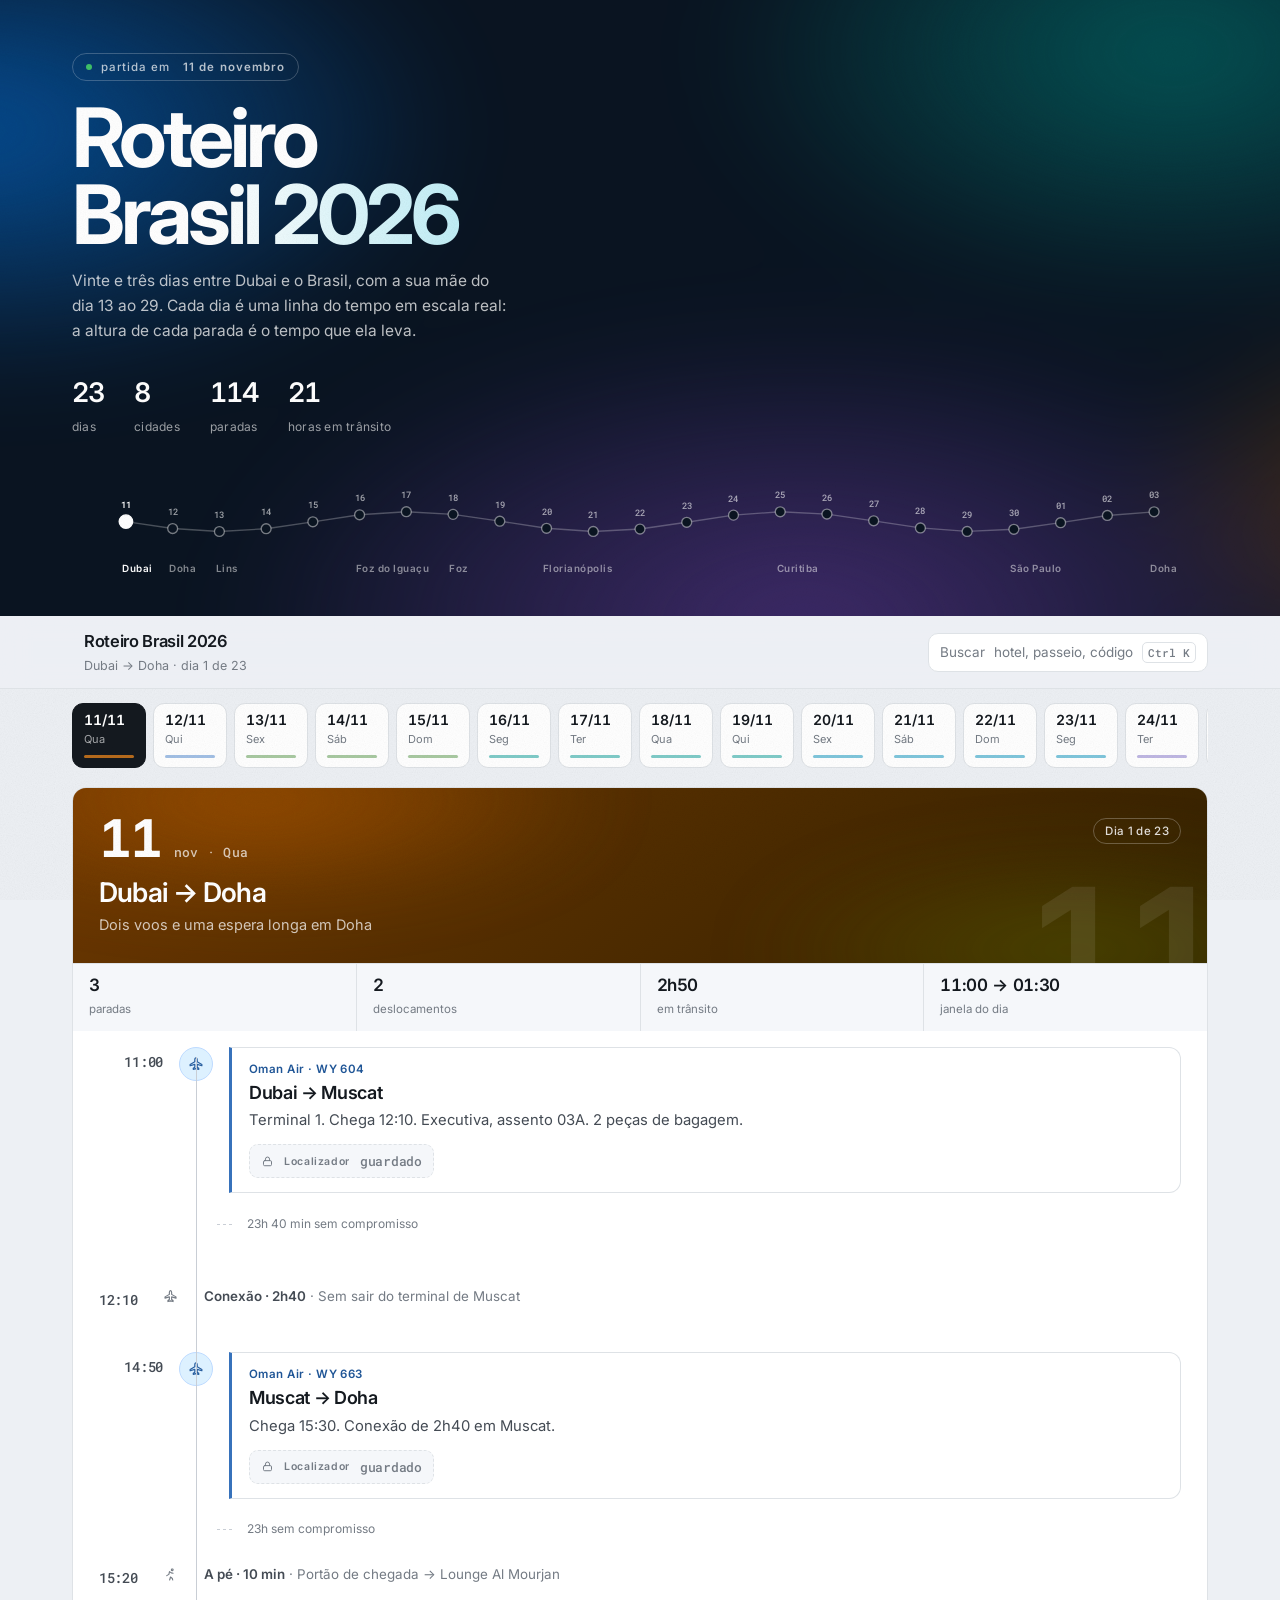
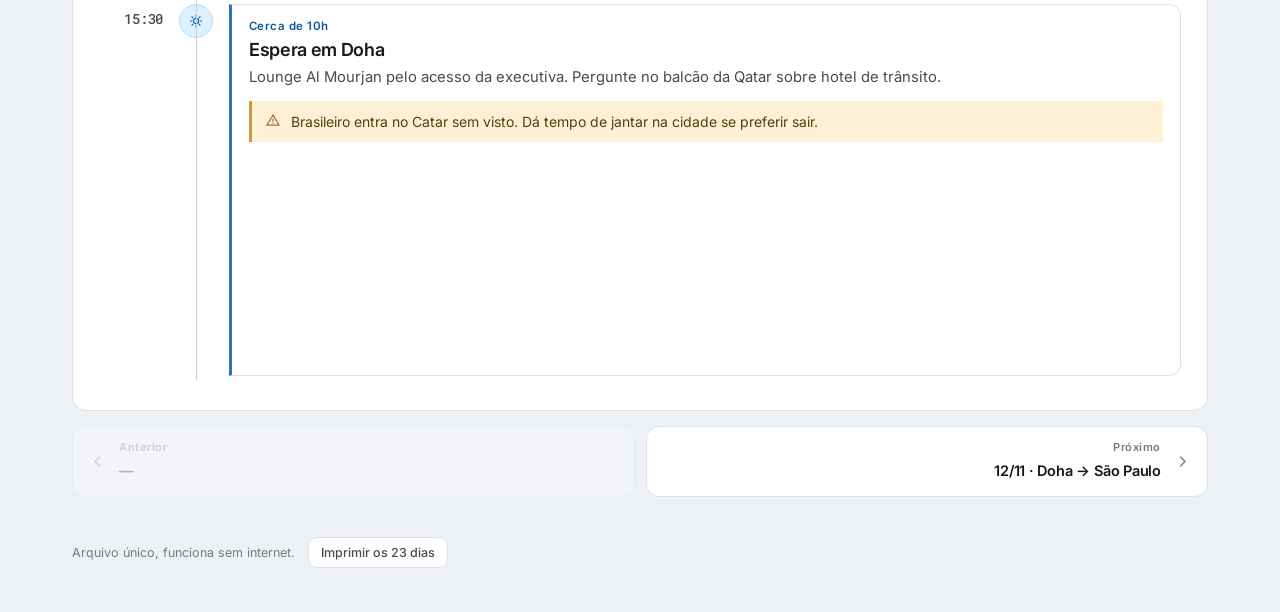
==== commit bef5df45: "Add files via upload" ====
--- a/index.html
+++ b/index.html
@@ -182,6 +182,11 @@
 .cod{display:inline-flex;align-items:center;gap:10px;margin-top:12px;border:1px solid var(--line);
   background:var(--surf2);border-radius:9px;padding:7px 11px;font:500 13px var(--fm);letter-spacing:-.02em}
 .cod b{font:600 10.5px var(--ft);letter-spacing:.06em;color:var(--mut)}
+.cod.trv{cursor:pointer;color:var(--mut);border-style:dashed}
+.cod.trv:hover{border-color:var(--line2);color:var(--ink2)}
+.cod svg{width:13px;height:13px;stroke:currentColor;fill:none;stroke-width:1.8;stroke-linecap:round}
+.pal .aviso{padding:0 18px 14px;color:oklch(55% .16 25);font-size:13px}
+.pal .ok{padding:0 18px 14px;color:var(--mut);font-size:13px}
 .av{display:flex;gap:10px;margin-top:12px;font-size:14px;line-height:1.5;
   color:oklch(38% .07 75);background:oklch(96% .04 85);border-left:3px solid oklch(72% .12 80);padding:10px 13px}
 @media (prefers-color-scheme:dark){.av{color:oklch(88% .05 85);background:oklch(28% .04 80)}}
@@ -290,11 +295,37 @@
 </div></div>
 
 <script>
-const DADOS={"PEND": [{"n": "Outubro", "t": "Museu do Ipiranga · 01/12", "p": "Entrada por horário marcado. Monitorar a abertura do calendário em meados de outubro."}, {"n": "Outubro", "t": "Confirmar local e horário do ENADE · 29/11", "p": "O cartão de confirmação sai antes da prova. Cheque o endereço e o horário de fechamento dos portões, e avise a mãe onde encontrar você depois."}, {"n": "Agora", "t": "Código da reserva do Novotel Curitiba", "p": "O hotel mudou do Pestana para o Novotel, na Rua Doutor Pedrosa 288. Preencha o código nos dias 24 e 29 e avise a Serra Verde Express do novo endereço do apanhe da Litorina."}, {"n": "Agora", "t": "Chão Batido abre na segunda? · 23/11", "p": "O jantar do dia 23 é em Santo Antônio de Lisboa, depois do pôr do sol. Confirme por telefone que a casa abre segunda antes de contar com ela."}, {"n": "Novembro", "t": "Transfer Sooz → GRU · noite de 01/12", "p": "Voo 02:10. Sair do hotel 22:30, estar no aeroporto às 23:10."}, {"n": "Novembro", "t": "Reservar os jantares que enchem", "p": "El Señor Asador no sábado 21 e Chão Batido na segunda 23, em Florianópolis. Ibérico e Taco El Pancho em Curitiba. Graça Mineira em São Paulo. Por telefone ou WhatsApp, uma semana antes."}, {"n": "Feito", "t": "Seguro da mãe · dia na Argentina", "p": "Contratado só para a travessia de 18/11, que é onde ele é exigido. Cobertura doméstica fica por conta do convênio dela."}], "D": [{"d": "11", "m": "nov", "sem": "Qua", "c": "Dubai → Doha", "r": "Dois voos e uma espera longa em Doha", "i": [{"h": "11:00", "k": "voo", "g": "Oman Air · WY 604", "t": "Dubai → Muscat", "x": "Terminal 1. Chega 12:10. Executiva, assento 03A. 2 peças de bagagem.", "cod": "GCWJDN", "cl": "Localizador"}, {"mv": "2h40|Conexão|Sem sair do terminal de Muscat|12:10"}, {"h": "14:50", "k": "voo", "g": "Oman Air · WY 663", "t": "Muscat → Doha", "x": "Chega 15:30. Conexão de 2h40 em Muscat.", "cod": "GCWJDN", "cl": "Localizador"}, {"mv": "10 min|A pé|Portão de chegada → Lounge Al Mourjan|15:20"}, {"h": "15:30", "k": "livre", "g": "Cerca de 10h", "t": "Espera em Doha", "x": "Lounge Al Mourjan pelo acesso da executiva. Pergunte no balcão da Qatar sobre hotel de trânsito.", "av": "Brasileiro entra no Catar sem visto. Dá tempo de jantar na cidade se preferir sair."}]}, {"d": "12", "m": "nov", "sem": "Qui", "c": "Doha → São Paulo", "r": "Chegada, Mercadão e ônibus noturno para Lins", "i": [{"h": "01:35", "k": "voo", "g": "Qatar Airways · WY 6029", "t": "Doha → Guarulhos", "x": "Chega 10:40 no Terminal 3. Qsuite, assento 5K.", "cod": "9TNDDB", "cl": "Reserva Qatar"}, {"h": "11:30", "k": "via", "g": "Transfer · 50 min", "t": "GRU Terminal 3 → ibis, na República", "x": "Já reservado. Chegada por volta das 12:20. Deixe as malas no hotel antes de sair.", "cod": "424878405", "cl": "Booking"}, {"mv": "15 min|Uber|ibis → Mercadão|12:25"}, {"h": "12:40", "k": "passeio", "g": "2h", "t": "Mercado Municipal", "x": "Almoce lá: sanduíche de mortadela no mezanino, no Hocca Bar ou no Bar do Mané, e pastel de bacalhau no Hocca. Depois desça e ande pelos boxes de frutas, que dão prova.", "av": "Fecha às 18:00. Leve algum dinheiro, parte dos boxes ainda prefere espécie."}, {"mv": "15 min|Uber|Mercadão → ibis|14:45"}, {"h": "15:00", "k": "hotel", "g": "Check-in", "t": "ibis budget SP Centro São João", "x": "Av. São João 1140, Centro. Check-in até 23:30. Sem café da manhã.", "cod": "6443.654.205 · PIN 2219", "cl": "Reserva"}, {"h": "19:30", "k": "jantar", "t": "Restaurante do ibis budget", "x": "Jantar no próprio hotel antes de sair. Evita procurar lugar no centro à noite carregando mala."}, {"mv": "20 min|Uber|Hotel → Terminal Barra Funda|21:00"}, {"h": "22:15", "k": "onibus", "g": "Reunidas", "t": "Barra Funda → Lins", "x": "Leito cama, poltrona 55, plataforma 10. Chegue por volta das 21:20, com folga.", "cod": "010323567770", "cl": "Bilhete"}]}, {"d": "13", "m": "nov", "sem": "Sex", "c": "Lins", "r": "Chegada de madrugada e dia com a família", "i": [{"h": "05:30", "k": "via", "g": "Chegada", "t": "Rodoviária de Lins", "x": "Av. Tiradentes 2401. Sua mãe busca vocês no desembarque."}, {"mv": "15 min|Carro|Rodoviária de Lins → Parque Alto da Boa Vista|05:45"}, {"h": "06:00", "k": "livre", "t": "Casa da família", "x": "Vá direto para a casa da sua mãe. Banho, café e descanso antes de o dia começar."}, {"h": "—", "k": "livre", "g": "Dia inteiro", "t": "Família e cidade", "x": "Dia livre com os irmãos e as crianças. Sem nada marcado."}, {"mv": "10 min|Carro|Casa da família → Cristal Palace|14:50"}, {"h": "15:00", "k": "hotel", "g": "Check-in", "t": "Cristal Palace Hotel", "x": "Rua Luiz Gama 1771. 2 noites, café incluído. Deixe a mala e volte para a família.", "cod": "6314.563.781 · PIN 9867", "cl": "Reserva", "av": "Obra no prédio das 09:00 às 19:00. Como você passa o dia fora, só incomoda se voltar para descansar à tarde."}, {"h": "19:00", "k": "jantar", "t": "Em casa, com a mãe", "x": "Sem restaurante. Ela cozinha."}]}, {"d": "14", "m": "nov", "sem": "Sáb", "c": "Lins", "r": "Dia livre e a festa de 90 anos da vó Maria", "i": [{"h": "—", "k": "livre", "g": "Dia livre", "t": "Sem planos", "x": "Dia aberto com a família. A festa é só à noite."}, {"h": "19:30", "k": "festa", "g": "Compromisso do dia", "t": "Festa de 90 anos da vó Maria", "x": "O único compromisso da viagem com data que não se remarca. A festa tem buffet, então não há jantar marcado.", "av": "Leve a câmera carregada e cartão vazio. É o material mais valioso que você vai trazer da viagem."}]}, {"d": "15", "m": "nov", "sem": "Dom", "c": "Lins → Bauru → Foz", "r": "Manhã com a família e a conexão mais apertada da viagem", "i": [{"h": "08:00", "k": "hotel", "g": "Check-out", "t": "Cristal Palace", "x": "Check-out das 06:00 às 13:00. Saia cedo e deixe as malas na casa da família."}, {"mv": "10 min|Carro|Cristal Palace → Casa da família|08:05"}, {"h": "08:15", "k": "livre", "g": "Manhã e início da tarde", "t": "Livre com a família", "x": "Despedida sem pressa. Faça a refeição principal aqui, porque em Bauru sobra pouco mais de uma hora."}, {"mv": "10 min|Carro|Casa da família → Rodoviária de Lins|14:30"}, {"h": "15:05", "k": "onibus", "g": "Reunidas", "t": "Lins → Bauru", "x": "Executivo. Rafa poltrona 3, mãe poltrona 4. Chega 17:20. Chegue por volta das 14:40.", "cod": "Rafa 010332443574 · Mãe 010332443908", "cl": "Bilhetes"}, {"h": "17:20", "k": "livre", "g": "1h55 até o Garcia", "t": "Bauru", "x": "Sem tempo para sair da rodoviária. Coma algo ali mesmo e fique de olho na plataforma.", "av": "É a folga mais curta do roteiro. Se o Reunidas atrasar muito, o Garcia das 19:15 é o único do dia. Plano B: Hotel Saint Martin, a minutos da rodoviária."}, {"h": "19:15", "k": "onibus", "g": "Viação Garcia", "t": "Bauru → Foz do Iguaçu", "x": "Cabine cama. Rafa poltrona 79, mãe poltrona 80. Linha Ribeirão Preto–Foz do Iguaçu.", "cod": "Rafa 4378632 · Mãe 4378633", "cl": "Bilhetes", "av": "A plataforma não vem impressa no bilhete. Confirme no painel ao chegar em Bauru."}]}, {"d": "16", "m": "nov", "sem": "Seg", "c": "Foz do Iguaçu", "r": "Chegada de ônibus e Itaipu à tarde. Dia curto de propósito", "i": [{"h": "09:25", "k": "via", "g": "Chegada", "t": "Rodoviária de Foz", "x": "Desembarque, retirada das malas do bagageiro e táxi ou app. Conte uns 30 min até estar no carro."}, {"mv": "20 min|Uber|Rodoviária de Foz → Recanto Cataratas|09:55"}, {"h": "10:15", "k": "hotel", "g": "Guarda-volumes", "t": "Recanto Cataratas Thermas Resort", "x": "Av. Costa e Silva 3500. Check-in só às 15:00. Deixe as malas, use as piscinas termais e almoce ali antes de Itaipu.", "cod": "5712.155.290 · PIN 6847", "cl": "Reserva"}, {"mv": "25 min|Uber|Recanto Cataratas → Itaipu|14:05"}, {"h": "14:30", "k": "passeio", "t": "Itaipu Special Tour", "x": "Av. Tancredo Neves 6702. Visita às 15:00, chegue 30 min antes.", "cod": "LB28862517", "cl": "Ingresso", "av": "Nenhum tipo de bolsa é permitido, armário custa R$ 10. Calçado fechado sem salto. Documento com foto. Drones proibidos."}, {"mv": "20 min|Uber|Itaipu → Monjolo|19:40"}, {"h": "20:00", "k": "jantar", "g": "Jantar decidido", "t": "Baru Gastronomia", "x": "Av. Paraná 3515, Monjolo. Contemporânea, porções generosas. Aberto das 07:00 à meia-noite, todos os dias.", "cod": "+55 45 99112-5003", "cl": "Telefone"}]}, {"d": "17", "m": "nov", "sem": "Ter", "c": "Foz do Iguaçu", "r": "Manhã livre, Parque das Aves e o pôr do sol", "i": [{"h": "09:00", "k": "livre", "g": "Manhã livre", "t": "Descanso no Recanto", "x": "Termas, piscina e café sem pressa. O dia só começa de verdade às 13:00."}, {"mv": "20 min|Uber|Recanto Cataratas → Parque das Aves|12:40"}, {"h": "13:00", "k": "passeio", "g": "3h", "t": "Parque das Aves", "x": "Entrada válida das 08:30 às 16:30. Fica em frente ao Parque Nacional.", "cod": "LB28862797", "cl": "Ingresso"}, {"mv": "5 min|A pé|Parque das Aves → Centro de Visitantes|16:25"}, {"h": "16:30", "k": "passeio", "t": "Pôr do Sol nas Cataratas", "x": "Embarque no Centro de Visitantes às 17:00 ou 17:30. Desembarque no Espaço Naipi dá acesso aos elevadores da Garganta do Diabo sem trilha. Brinde com espumante incluso.", "cod": "LB30619681", "cl": "Ingresso", "av": "Retire a pulseira antes, na Sala de Turismo do Centro de Visitantes. Acontece com qualquer clima."}, {"mv": "20 min|Uber|Espaço Naipi → Recanto Cataratas|19:40"}, {"h": "20:00", "k": "jantar", "t": "No Recanto Cataratas", "x": "Sem sair de novo. Vocês voltam do pôr do sol já tarde e o restaurante do resort resolve."}]}, {"d": "18", "m": "nov", "sem": "Qua", "c": "Foz → Argentina", "r": "Lado argentino das cataratas. Dia de passaporte", "i": [{"h": "—", "k": "passeio", "g": "Dia inteiro", "t": "Cataratas Argentinas", "x": "Transporte compartilhado, ingresso e taxa de turismo inclusos. O almoço não está incluso: coma nos restaurantes do parque ou leve lanche, porque o dia inteiro é dentro dele.", "cod": "Venda 190815", "cl": "Reserva", "av": "Leve o passaporte e uma cópia do documento da mãe. O horário do apanhe é informado depois das 18:30 do dia anterior. Pós-venda +55 45 99134-1079."}, {"mv": "40 min|Van|Puerto Iguazú → Recanto Cataratas|17:50"}, {"h": "18:30", "k": "via", "g": "Volta", "t": "Chegada ao Recanto", "x": "Horário aproximado. Dia inteiro em pé, com travessia de fronteira nos dois sentidos."}, {"h": "20:00", "k": "jantar", "g": "Decidir no dia", "t": "No Recanto ou TropCalia", "x": "Se vocês voltarem da Argentina depois das 18:30, jantem no resort mesmo. Se chegarem cedo e com disposição, o TropCalia fica a 15 min e vai até 23:30.", "cod": "+55 45 99809-0120", "cl": "TropCalia"}]}, {"d": "19", "m": "nov", "sem": "Qui", "c": "Foz → Florianópolis", "r": "Amanhecer nas cataratas, termas e ônibus noturno", "i": [{"mv": "20 min|Uber|Recanto Cataratas → Parque Nacional|04:40"}, {"h": "05:00", "k": "passeio", "g": "Madrugada", "t": "Amanhecer nas Cataratas com café", "x": "Entrada no parque brasileiro antes da abertura ao público. Café no Porto Canoas.", "cod": "Venda 190815", "cl": "Reserva", "av": "De madrugada há pouco carro rodando. Peça o Uber com antecedência ou combine o táxi na recepção do Recanto na noite anterior."}, {"mv": "25 min|Uber|Parque Nacional → Recanto Cataratas|11:35"}, {"h": "12:00", "k": "hotel", "g": "Check-out", "t": "Recanto Cataratas", "x": "Deixe as malas na bagageira até a hora do ônibus."}, {"h": "14:00", "k": "livre", "g": "Tarde", "t": "Termas do Recanto", "x": "Lado brasileiro já visto no amanhecer e no pôr do sol. A tarde fica para as piscinas termais antes do ônibus."}, {"mv": "20 min|Uber|Recanto Cataratas → Rodoviária de Foz|17:20"}, {"h": "18:15", "k": "onibus", "g": "Catarinense", "t": "Foz → Florianópolis", "x": "Embarque das 18:15 às 18:44, saída 18:45. Leito cama, poltronas 61 e 62. Chegue por volta das 17:40.", "cod": "Rafa BPE 7012154 · Mãe BPE 7012153", "cl": "Bilhetes"}]}, {"d": "20", "m": "nov", "sem": "Sex", "c": "Florianópolis", "r": "Chegada, centro histórico e ponte no fim da tarde", "i": [{"h": "11:00", "k": "via", "g": "Chegada", "t": "Rodoviária de Florianópolis", "x": "Carro até o Novotel, cerca de 15 min."}, {"mv": "15 min|Uber|Rodoviária de Floripa → Novotel|11:15"}, {"h": "11:30", "k": "hotel", "g": "Guarda-volumes", "t": "Novotel Florianópolis", "x": "Av. Rubens Arruda Ramos 2034, Beira Mar Norte. Deixe as malas, o quarto sai às 15:00.", "cod": "6172.585.897 · PIN 3972", "cl": "Reserva", "av": "Peça early check-in no balcão. Se houver quarto livre, a rede Accor costuma liberar sem cobrar."}, {"mv": "10 min|Uber|Novotel → Mercado Público|11:50"}, {"h": "12:00", "k": "passeio", "g": "1h30", "t": "Mercado Público", "x": "Almoço ali mesmo, logo na chegada."}, {"mv": "3 min|A pé|Mercado Público → Praça XV|13:42"}, {"h": "13:45", "k": "passeio", "g": "1h", "t": "Praça XV e Catedral", "x": "A figueira centenária da praça e a catedral ficam lado a lado. Passeio curto e sombreado."}, {"mv": "20 min|A pé|Praça XV → mirante da ponte|14:40"}, {"h": "15:00", "k": "passeio", "g": "1h30", "t": "Ponte Hercílio Luz", "x": "Fica perto do centro, então aproveite que vocês já estão aqui em vez de voltar depois. O mirante do lado da ilha é o melhor ângulo.", "av": "Se alguém estiver cansado, pegue Uber. São 8 min da praça."}, {"mv": "10 min|Uber|Mirante da ponte → Novotel|16:50"}, {"h": "17:00", "k": "hotel", "g": "Check-in", "t": "Novotel Florianópolis", "x": "Quatro noites, 2 camas de solteiro, café incluído. Banho e descanso antes do jantar."}, {"mv": "10 min|Uber|Novotel → Praça Getúlio Vargas|19:50"}, {"h": "20:00", "k": "jantar", "g": "Jantar decidido", "t": "Los Troncos Parrilla", "x": "Praça Getúlio Vargas 158, Centro. Parrilla uruguaia, carne no ponto certo. Sexta até 23:00. Reserve, costuma lotar.", "cod": "+55 48 99205-3743", "cl": "Telefone"}]}, {"d": "21", "m": "nov", "sem": "Sáb", "c": "Florianópolis", "r": "Costa da Lagoa de barco, o vilarejo sem carros", "i": [{"mv": "25 min|Uber|Novotel → Lagoa da Conceição|09:00"}, {"h": "09:25", "k": "via", "g": "Embarque", "t": "Centrinho da Lagoa da Conceição", "x": "O embarque da Cooperbarco fica na Rua Sen. Ivo D'Aquino 2, na beira da lagoa.", "av": "A Cooperbarco só aceita pix, débito ou dinheiro. Cartão de crédito não passa."}, {"h": "09:45", "k": "passeio", "g": "Barco · 30 min", "t": "Travessia até a Costa da Lagoa", "x": "Barco da Cooperbarco atravessando a Lagoa da Conceição. Sente do lado esquerdo para a vista dos morros."}, {"h": "10:15", "k": "passeio", "g": "4h", "t": "Costa da Lagoa", "x": "Vilarejo sem carro nenhum, só trilha e casas na beira d'água. Caminhe pela margem, sente nos restaurantes sobre a água e almoce lá.", "av": "Terreno plano na beira, mas com degraus nos trapiches. Sapato fechado ajuda. Sábado o vilarejo inteiro funciona, que é a vantagem de ter trocado o dia."}, {"h": "14:30", "k": "passeio", "g": "Barco · 30 min", "t": "Volta para a Lagoa da Conceição", "x": "Confirme o horário do último barco na chegada. Eles rodam das 08:00 às 20:00, mas com intervalos."}, {"mv": "25 min|Uber|Lagoa da Conceição → Novotel|15:05"}, {"h": "15:30", "k": "livre", "g": "Tarde livre", "t": "Volta ao Novotel", "x": "Banho e descanso. O dia inteiro foi na água e o jantar é a cinco minutos a pé."}, {"mv": "5 min|A pé|Novotel → Rua Bocaiúva|19:25"}, {"h": "19:30", "k": "jantar", "g": "Jantar decidido", "t": "El Señor Asador de Brasa", "x": "Rua Bocaiúva 2098, Centro. Carnes na brasa, cordeiro e arroz de pato. Sábado até 23:20, a cinco minutos a pé do hotel.", "cod": "+55 48 3113-2088", "cl": "Telefone"}]}, {"d": "22", "m": "nov", "sem": "Dom", "c": "Florianópolis", "r": "Dia inteiro no norte da ilha, sem travessia", "i": [{"mv": "35 min|Uber|Novotel → Jurerê|09:30"}, {"h": "10:05", "k": "passeio", "g": "2h30", "t": "Praia de Jurerê", "x": "Mar calmo e areia plana, boa para caminhar a orla inteira. A parte tradicional, e não Jurerê Internacional, é mais tranquila num domingo."}, {"mv": "5 min|A pé|Orla → restaurantes da Av. dos Búzios|12:40"}, {"h": "12:45", "k": "jantar", "g": "1h30", "t": "Almoço em Jurerê", "x": "Faça a refeição principal aqui. Tem casa de carne e massa além dos frutos do mar."}, {"mv": "12 min|Uber|Jurerê → Praia Daniela|14:18"}, {"h": "14:30", "k": "passeio", "g": "2h", "t": "Praia Daniela", "x": "A 12 min dali, ainda mais calma e rasa. Boa para sentar à sombra no fim da tarde."}, {"mv": "35 min|Uber|Praia Daniela → Novotel|16:55"}, {"h": "17:30", "k": "livre", "g": "Volta", "t": "Novotel Florianópolis", "x": "Tarde livre. Amanhã é o dia mais longo da ilha, com pôr do sol em Santo Antônio e jantar por lá."}, {"mv": "8 min|Uber|Novotel → Centro|19:52"}, {"h": "20:00", "k": "jantar", "g": "Jantar decidido", "t": "Trattoria Carbone", "x": "Rua Felipe Schmidt 869, Centro. Costela invernale e risoto. Domingo até 23:00, quando quase tudo no centro fecha.", "cod": "+55 48 3054-0731", "cl": "Telefone"}]}, {"d": "23", "m": "nov", "sem": "Seg", "c": "Florianópolis", "r": "Praias do leste e pôr do sol açoriano", "i": [{"mv": "25 min|Uber|Novotel → Praia Mole|09:00"}, {"h": "09:25", "k": "passeio", "g": "2h", "t": "Praia Mole", "x": "Areia clara e morros dos dois lados. Mar forte, é praia de olhar mais do que de entrar.", "av": "Segunda de manhã é o horário mais vazio da semana nas praias do leste."}, {"mv": "10 min|Uber|Praia Mole → Praia da Joaquina|11:25"}, {"h": "11:35", "k": "passeio", "g": "1h15", "t": "Praia da Joaquina", "x": "A 10 min da Mole. Vale pelas dunas e pelo mirante da entrada, mesmo sem descer à areia."}, {"mv": "10 min|Uber|Joaquina → Lagoa da Conceição|12:50"}, {"h": "13:00", "k": "jantar", "g": "1h15", "t": "Almoço na Lagoa", "x": "Parada só para comer, no caminho de volta. As praias não têm boa estrutura de restaurante e a Lagoa fica a 10 min da Joaquina."}, {"mv": "25 min|Uber|Lagoa da Conceição → Novotel|14:15"}, {"h": "14:40", "k": "livre", "g": "2h", "t": "Descanso no Novotel", "x": "Duas horas deitado antes de sair para o pôr do sol. O dia termina tarde e o jantar é longe do hotel."}, {"mv": "25 min|Uber|Novotel → Santo Antônio de Lisboa|16:45"}, {"h": "17:10", "k": "passeio", "g": "2h15", "t": "Santo Antônio de Lisboa", "x": "Vilarejo açoriano com o melhor pôr do sol da ilha. O sol se põe às 18:50 em novembro."}, {"mv": "5 min|A pé|Centrinho de Santo Antônio → restaurante|19:25"}, {"h": "19:30", "k": "jantar", "g": "Jantar decidido", "t": "Restaurante Chão Batido", "x": "Rua Quinze de Novembro 103, Santo Antônio de Lisboa. Frutos do mar com vista da baía, no próprio vilarejo do pôr do sol.", "cod": "+55 48 3235-2186", "cl": "Telefone", "av": "Confirme por telefone se abre na segunda. Se estiver fechado, volte ao centro: a Trattoria Carbone e o Mercado Público ficam a 25 min de Uber daqui."}, {"mv": "25 min|Uber|Santo Antônio de Lisboa → Novotel|21:00"}, {"h": "21:25", "k": "livre", "t": "Última noite em Floripa", "x": "A mala se arruma amanhã de manhã, sem pressa. O check-out é ao meio-dia e o ônibus para Curitiba só sai às 12:45."}]}, {"d": "24", "m": "nov", "sem": "Ter", "c": "Florianópolis → Curitiba", "r": "Cinco horas de estrada, de dia, e chegada ao centro", "i": [{"h": "—", "k": "livre", "g": "Manhã", "t": "Manhã livre na Beira Mar", "x": "Café no hotel, uma última caminhada na orla e a mala fechada com calma. O check-out é só ao meio-dia."}, {"mv": "5 min|A pé|Novotel → restaurantes da orla|10:25"}, {"h": "10:30", "k": "jantar", "g": "1h", "t": "Almoço cedo na Beira Mar", "x": "Coma antes de embarcar. O ônibus sai 12:45 e vocês só chegam em Curitiba às 19:00."}, {"h": "12:00", "k": "hotel", "g": "Check-out", "t": "Novotel Florianópolis", "x": "Check-out no horário. A rodoviária fica a 15 min.", "cod": "6172.585.897 · PIN 3972", "cl": "Reserva"}, {"mv": "15 min|Uber|Novotel → Rodoviária de Florianópolis|12:15"}, {"h": "12:45", "k": "onibus", "g": "Penha", "t": "Florianópolis → Curitiba", "x": "Plataforma VIP Penha. Cama. Rafa poltrona 53, mãe poltrona 52. Chegada por volta das 19:00.", "cod": "Rafa 010335300370 · Mãe 010335300375", "cl": "Bilhetes", "av": "Viagem diurna, cinco horas pela BR-101, a única do roteiro com paisagem. Compre água e algo para comer na rodoviária antes de embarcar."}, {"mv": "12 min|Uber|Rodoferroviária → Novotel, no centro|19:15"}, {"h": "19:30", "k": "hotel", "g": "Check-in", "t": "Novotel Curitiba Batel", "x": "Rua Doutor Pedrosa 288, Centro. Cinco noites, café incluído. Apesar do nome, o hotel fica no centro, a quatro minutos a pé da Rua 24 Horas.", "cod": "a preencher", "cl": "Reserva", "av": "Ponha aqui o código da reserva do Novotel antes de viajar."}, {"mv": "12 min|Uber|Novotel → Rua Bpo. Dom José|20:18"}, {"h": "20:30", "k": "jantar", "g": "Jantar decidido", "t": "Taco El Pancho", "x": "Rua Bpo. Dom José 2293, Batel. Fajitas e tacos com música ao vivo. Terça até 01:00.", "cod": "+55 41 99759-6000", "cl": "Telefone", "av": "Costuma lotar. Reserve por telefone quando chegar em Curitiba."}]}, {"d": "25", "m": "nov", "sem": "Qua", "c": "Curitiba", "r": "Jardim Botânico de manhã, Niemeyer à tarde", "i": [{"h": "—", "k": "livre", "g": "Manhã", "t": "Café da manhã no Novotel", "x": "Café incluído. Saiam por volta das 09:15."}, {"mv": "12 min|Uber|Novotel → Jardim Botânico|09:18"}, {"h": "09:30", "k": "passeio", "g": "2h30", "t": "Jardim Botânico", "x": "Abre às 06:00. A estufa de vidro, o jardim francês e a trilha do bosque."}, {"mv": "12 min|Uber|Jardim Botânico → centro|12:18"}, {"h": "12:30", "k": "jantar", "g": "1h15", "t": "Almoço", "x": "Coma antes do museu."}, {"mv": "8 min|Uber|Almoço → Museu Oscar Niemeyer|13:52"}, {"h": "14:00", "k": "passeio", "g": "2h", "t": "Museu Oscar Niemeyer", "x": "O Olho e o anexo. Fecha às segundas, quarta é dia tranquilo."}, {"mv": "8 min|Uber|Museu Oscar Niemeyer → Novotel|16:22"}, {"h": "16:30", "k": "livre", "g": "Descanso", "t": "Volta ao Novotel", "x": "Banho e uma hora deitado antes do jantar."}, {"mv": "12 min|Uber|Novotel → Água Verde|19:18"}, {"h": "19:30", "k": "jantar", "g": "Jantar decidido", "t": "Restaurante Ibérico", "x": "Av. Água Verde 588. Bacalhau, paella e flamenco em algumas noites. Quarta até 23:00.", "cod": "+55 41 99980-1003", "cl": "Telefone"}]}, {"d": "26", "m": "nov", "sem": "Qui", "c": "Curitiba", "r": "Centro histórico de manhã, Expomotorhome à tarde", "i": [{"mv": "7 min|Uber|Novotel → Mercado Municipal|08:53"}, {"h": "09:00", "k": "passeio", "g": "1h30", "t": "Mercado Municipal de Curitiba", "x": "Abre às 07:00 e fecha segunda. Boxes de frios, café e o setor orgânico. Bom lugar para o café da manhã reforçado."}, {"mv": "8 min|A pé|Mercado Municipal → Rua XV|10:37"}, {"h": "10:45", "k": "passeio", "g": "1h30", "t": "Rua XV e Largo da Ordem", "x": "Calçadão, Boca Maldita e o casario do centro histórico. Tudo a pé, num raio de 15 min."}, {"h": "12:30", "k": "jantar", "g": "1h", "t": "Almoço no centro", "x": "Coma antes de subir para Pinhais. A feira não tem praça de alimentação garantida."}, {"mv": "30 min|Uber|Centro → Expotrade, em Pinhais|13:30"}, {"h": "14:00", "k": "passeio", "g": "6h · até 20:00", "t": "10ª Expomotorhome", "x": "Expotrade Convention Center, Pinhais.", "cod": "Pedido 3387368", "cl": "Ingresso", "av": "Ingresso pessoal e intransferível, documento com foto. Leve fita métrica, fotografe a placa de cada modelo junto com o interior e pergunte a carga útil com os tanques cheios. Saiam por volta das 20:00."}, {"mv": "30 min|Uber|Expotrade, Pinhais → centro|20:00"}, {"h": "20:30", "k": "jantar", "t": "No Novotel", "x": "Vocês voltam da feira tarde e cansados. Coma no hotel e durma.", "av": "Se chegarem antes das 20:00 e com fome de restaurante, o Babilônia fica a 10 min e serve até meia-noite: +55 41 3082-6009."}]}, {"d": "27", "m": "nov", "sem": "Sex", "c": "Curitiba → Morretes", "r": "Litorina Luxo pela Serra do Mar. O passeio do roteiro", "i": [{"h": "07:00", "k": "via", "g": "Apanhe", "t": "Transfer no hotel", "x": "A partir das 07:00. Se não houver apanhe, apresentar 07:30 no Bloco C.", "cod": "Reserva 189865", "cl": "Reserva", "av": "Avise a Serra Verde do novo endereço. O apanhe estava registrado no Pestana, no Batel, e agora é no Novotel, na Rua Doutor Pedrosa 288."}, {"h": "08:30", "k": "passeio", "g": "Serra Verde Express", "t": "Litorina Luxo Copacabana → Morretes", "x": "Vagão 19, poltronas 9 e 10. Almoço com barreado, Hisgeopar e tour em Antonina. Retorno de van às 17:30.", "cod": "88958485 · 88958566", "cl": "Vouchers"}, {"h": "19:30", "k": "jantar", "t": "Leve, no Novotel", "x": "O almoço da Litorina é barreado, prato pesado, e vocês voltam de van às 17:30 cansados. Algo simples no hotel resolve."}]}, {"d": "28", "m": "nov", "sem": "Sáb", "c": "Curitiba", "r": "Tanguá, Ópera de Arame e Barigui, tudo no mesmo arco", "i": [{"mv": "20 min|Uber|Novotel → Parque Tanguá|08:40"}, {"h": "09:00", "k": "passeio", "g": "1h30", "t": "Parque Tanguá", "x": "Mirante sobre a antiga pedreira, cascata e o túnel entre os dois lados. Sábado enche depois das 11:00, chegue cedo."}, {"mv": "15 min|A pé|Parque Tanguá → Ópera de Arame|10:30"}, {"h": "10:45", "k": "passeio", "g": "45 min", "t": "Ópera de Arame", "x": "Fica ao lado do Tanguá, dá para ir a pé em 15 min. Estrutura tubular sobre um lago, visita rápida."}, {"mv": "10 min|Uber|Ópera de Arame → Santa Felicidade|11:50"}, {"h": "12:00", "k": "jantar", "g": "1h30", "t": "Almoço em Santa Felicidade", "x": "Bairro italiano a 10 min da Ópera. Cantinas de rodízio de massa, prato típico de Curitiba."}, {"mv": "10 min|Uber|Santa Felicidade → Parque Barigui|14:20"}, {"h": "14:30", "k": "passeio", "g": "2h", "t": "Parque Barigui", "x": "Capivaras, lago e área de caminhada plana. O parque mais fácil para a mãe andar sem subida."}, {"mv": "15 min|Uber|Parque Barigui → Novotel|16:45"}, {"h": "17:00", "k": "livre", "g": "Descanso", "t": "Volta ao Novotel", "x": "Banho e pausa antes do último jantar com a sua mãe."}, {"mv": "12 min|Uber|Novotel → Água Verde|19:18"}, {"h": "19:30", "k": "jantar", "g": "Jantar decidido", "t": "Barolo Curitiba", "x": "Av. Silva Jardim 2487, Água Verde. Casa tradicional de Curitiba. Sábado das 19:00 à meia-noite. Porções grandes, feitas para dividir, então peça menos do que parece.", "cod": "+55 41 3243-3430", "cl": "Telefone", "av": "Último jantar com a sua mãe. Reserve com antecedência, sábado enche."}]}, {"d": "29", "m": "nov", "sem": "Dom", "c": "Curitiba · ENADE e separação", "r": "Prova à tarde, mãe no shopping, dois ônibus à noite", "i": [{"mv": "6 min|Uber|Novotel → Largo da Ordem|08:54"}, {"h": "09:00", "k": "passeio", "g": "1h30", "t": "Feira do Largo da Ordem", "x": "Só aos domingos, das 09:00 às 14:00. Vá com a mãe antes da prova, dá tempo folgado."}, {"mv": "6 min|Uber|Largo da Ordem → Novotel|10:24"}, {"h": "10:30", "k": "jantar", "g": "30 min", "t": "Almoço cedo, antes da prova", "x": "Coma leve. A prova é longa e você não vai poder sair para comer."}, {"h": "11:00", "k": "via", "g": "Rafa", "t": "Sair para o local do ENADE", "x": "Leve documento com foto e caneta preta.", "av": "Confirme o endereço e o horário de fechamento dos portões no cartão de confirmação. Portão fechado não abre."}, {"h": "11:00", "k": "hotel", "g": "Mãe", "t": "Check-out do Novotel", "x": "Check-out até 12:00. As duas malas ficam no guarda-volumes do hotel.", "cod": "a preencher", "cl": "Reserva"}, {"mv": "8 min|Uber|Novotel → Shopping Estação|11:52"}, {"h": "12:00", "k": "livre", "g": "Mãe · tarde", "t": "Shopping Estação", "x": "Av. Sete de Setembro 2775, a 8 min do hotel. Praça de alimentação, cinema e ar condicionado. Lugar seguro para passar a tarde e almoçar.", "av": "O ponto de espera mudou junto com o hotel. O Shopping Batel ficava ao lado do Pestana, e o Novotel está no centro."}, {"h": "17:30", "k": "via", "g": "Encontro", "t": "Shopping Estação", "x": "Combine um ponto fixo, não só o shopping. A praça de alimentação funciona bem.", "av": "Se a prova terminar depois das 18:00, mude o plano: a mãe pega as malas no Novotel e vai direto para a rodoferroviária, e você a encontra lá."}, {"mv": "8 min|Uber|Shopping Estação → Novotel|18:22"}, {"h": "18:30", "k": "hotel", "g": "Malas", "t": "Buscar as malas no Novotel", "x": "8 min de carro do shopping."}, {"mv": "12 min|Uber|Novotel → Rodoferroviária|19:00"}, {"h": "19:15", "k": "via", "g": "Chegada ao terminal", "t": "Rodoferroviária de Curitiba", "x": "Av. Presidente Affonso Camargo 330. Localize a plataforma 16 antes de qualquer outra coisa."}, {"h": "19:45", "k": "onibus", "g": "Satélite Norte · mãe", "t": "Curitiba → Lins", "x": "Plataforma 16, poltrona 47, leito cama. Linha Goiânia–Florianópolis.", "cod": "010021796905", "cl": "Bilhete", "av": "Combine com seus irmãos quem busca ela na rodoviária de Lins na manhã do dia 30."}, {"h": "20:00", "k": "livre", "g": "3h no terminal", "t": "Jantar e espera na rodoferroviária", "x": "A praça de alimentação fica no piso superior do Bloco Estadual e funciona 24 horas. Estação Rodo é a melhor da casa: prato feito com bife bem servido sai perto de R$ 40 com refrigerante. Express Dom Bolinha fica ao lado, serve o mesmo cardápio e tem café coado na hora por uns R$ 5. O salão tem mesas, sofás e tomadas para carregar o celular.", "av": "Peça o cardápio completo, não só o que estiver na mesa. Há relato de duas versões diferentes, uma com pratos mais caros. Guarda-volumes funciona 24h com pix e cartão. Caixas eletrônicos ficam perto do desembarque."}, {"h": "23:00", "k": "onibus", "g": "Penha · Rafa", "t": "Curitiba → São Paulo", "x": "Portão J, poltrona 35, cama individual. Chega ao Tietê por volta das 05:30. Esteja no portão às 22:40.", "cod": "010323536305", "cl": "Bilhete"}]}, {"d": "30", "m": "nov", "sem": "Seg", "c": "São Paulo", "r": "Manhã de sono, Pinacoteca e tarde livre", "i": [{"h": "05:30", "k": "via", "g": "Chegada", "t": "Rodoviária do Tietê", "x": "Com mala, prefira carro pelo app."}, {"mv": "20 min|Uber|Rodoviária do Tietê → Sooz, na República|05:55"}, {"h": "06:15", "k": "hotel", "g": "Entrada", "t": "Sooz Hotel Collection", "x": "Av. São Luís 234, República. Quarto reservado desde 29/11 para entrar de manhã. Durma até umas 10:00.", "cod": "6800.543.753 · PIN 1786", "cl": "Reserva"}, {"mv": "12 min|Uber|Sooz → Estação da Luz|11:18"}, {"h": "11:30", "k": "passeio", "g": "2h", "t": "Pinacoteca e Parque da Luz", "x": "A Pinacoteca fecha às terças, então hoje é o único dia possível.", "av": "Segunda o Museu do Ipiranga e o MASP estão fechados."}, {"mv": "12 min|Uber|Luz → República|13:33"}, {"h": "13:45", "k": "jantar", "g": "1h", "t": "Almoço perto do hotel", "x": "O centro tem mesa boa e barata a poucos minutos a pé do Sooz."}, {"mv": "12 min|Uber|República → Avenida Paulista|14:50"}, {"h": "15:00", "k": "passeio", "g": "2h30", "t": "Avenida Paulista e Parque Trianon", "x": "Calçadão largo, plano e sombreado no trecho do parque. Boa caminhada de fim de tarde sem subida.", "av": "O MASP fecha às segundas. A caminhada vale do mesmo jeito."}, {"mv": "12 min|Uber|Paulista → Sooz|17:50"}, {"h": "18:00", "k": "livre", "g": "Descanso", "t": "Banho e pausa", "x": "Você acordou às 05:00. Uma hora de sono aqui muda a noite."}, {"h": "20:00", "k": "jantar", "t": "Jantar perto do hotel", "x": "Escolha no dia, a pé. O centro tem opção aberta na segunda a cinco minutos do Sooz."}]}, {"d": "01", "m": "dez", "sem": "Ter", "c": "São Paulo", "r": "Ipiranga, Ibirapuera e saída para o voo", "i": [{"mv": "25 min|Uber|Sooz → Museu do Ipiranga|08:35"}, {"h": "09:00", "k": "passeio", "g": "2h30", "t": "Museu do Ipiranga", "x": "Entrada por horário marcado. O jardim antes do prédio já vale a caminhada.", "av": "Ingresso ainda não comprado. Monitorar o calendário em meados de outubro."}, {"mv": "25 min|Uber|Ipiranga → Centro|12:05"}, {"h": "12:30", "k": "jantar", "g": "1h", "t": "Almoço", "x": "Coma bem. À noite você embarca e só janta no avião de madrugada."}, {"mv": "20 min|Uber|Almoço → Parque Ibirapuera|13:40"}, {"h": "14:00", "k": "passeio", "g": "2h", "t": "Parque Ibirapuera", "x": "Plano, sombreado e enorme. Entre pelo Portão 10, ande até a Marquise e o lago. Se der vontade de museu, o MAC USP fica ali com terraço aberto."}, {"mv": "20 min|Uber|Parque Ibirapuera → Sooz|16:40"}, {"h": "17:00", "k": "hotel", "g": "Antes de sair", "t": "Malas prontas", "x": "Deixe tudo fechado agora. Você volta ao hotel só para pegar e sair.", "av": "O quarto é seu até o embarque, então a tarde pode terminar cedo sem problema."}, {"h": "19:30", "k": "jantar", "t": "Jantar no hotel ou delivery", "x": "Refeição simples antes do aeroporto."}, {"h": "22:30", "k": "via", "g": "Transfer", "t": "Sooz → GRU", "x": "45 min de carro. Estar no Terminal 3 às 23:10.", "av": "Transfer ainda não reservado. O check-out formal é 02/12 até 12:00, então o quarto é seu a noite toda."}]}, {"d": "02", "m": "dez", "sem": "Qua", "c": "São Paulo → Doha", "r": "Voo de madrugada e escala em Doha", "i": [{"h": "02:10", "k": "voo", "g": "Qatar Airways · WY 6128", "t": "Guarulhos → Doha", "x": "Terminal 3. Chega Doha 21:40. Qsuite, assento 5K. A350-1000.", "cod": "9TNDDB", "cl": "Reserva Qatar", "av": "Check-in abre às 02:10 do dia 30, ainda em Curitiba. Faça pelo celular só para emitir o cartão de embarque."}, {"h": "21:40", "k": "livre", "g": "Escala de 10h25", "t": "Noite no Hamad", "x": "Tudo abre 24 horas. Al Safwa, a sala de primeira da Qatar, à qual seu QR 1006 dá acesso: quartos de descanso, chuveiro e restaurante à la carte. Se quiser sair da sala: Emporio Armani Ristorante no Concourse B, o melhor café do aeroporto. Harrods Tea Room no duty free, para a sambousa de zaatar e as batatas trufadas. Basta, no Concourse C, para comida catariana de verdade: majboos e chá karak. Fendi Caffè fica dentro do jardim The Orchard, no meio do terminal, e é o lugar mais agradável para passar a madrugada.", "av": "Peça hotel de trânsito à Qatar antes de pagar. Se não conseguir, o Oryx Garden Hotel fica no fim do Concourse C, dentro da área de trânsito, com academia e chuveiro. Voando Qatar você costuma ter voucher de refeição de US$ 20 por pessoa: pergunte no balcão de conexão."}]}, {"d": "03", "m": "dez", "sem": "Qui", "c": "Doha → Dubai", "r": "Voo direto em primeira classe. Fim da viagem", "i": [{"h": "08:05", "k": "voo", "g": "Qatar Airways · QR 1006", "t": "Doha → Dubai", "x": "Chega 10:25, Terminal 1. Primeira classe, 2 peças de bagagem.", "cod": "GCWJDN · 9TNDDB", "cl": "Localizadores", "av": "Reemissão sem custo depois da alteração de horário. O trecho por Mascate saiu do bilhete e você chega quase 6h antes do que a mudança tinha imposto."}]}]}, D=DADOS.D, PEND=DADOS.PEND;
+const DADOS={"PEND": [{"n": "Outubro", "t": "Museu do Ipiranga · 01/12", "p": "Entrada por horário marcado. Monitorar a abertura do calendário em meados de outubro."}, {"n": "Outubro", "t": "Confirmar local e horário do ENADE · 29/11", "p": "O cartão de confirmação sai antes da prova. Cheque o endereço e o horário de fechamento dos portões, e avise a mãe onde encontrar você depois."}, {"n": "Agora", "t": "Código da reserva do Novotel Curitiba", "p": "O hotel mudou do Pestana para o Novotel, na Rua Doutor Pedrosa 288. Preencha o código nos dias 24 e 29 e avise a Serra Verde Express do novo endereço do apanhe da Litorina."}, {"n": "Agora", "t": "Chão Batido abre na segunda? · 23/11", "p": "O jantar do dia 23 é em Santo Antônio de Lisboa, depois do pôr do sol. Confirme por telefone que a casa abre segunda antes de contar com ela."}, {"n": "Novembro", "t": "Transfer Sooz → GRU · noite de 01/12", "p": "Voo 02:10. Sair do hotel 22:30, estar no aeroporto às 23:10."}, {"n": "Novembro", "t": "Reservar os jantares que enchem", "p": "El Señor Asador no sábado 21 e Chão Batido na segunda 23, em Florianópolis. Ibérico e Taco El Pancho em Curitiba. Graça Mineira em São Paulo. Por telefone ou WhatsApp, uma semana antes."}, {"n": "Feito", "t": "Seguro da mãe · dia na Argentina", "p": "Contratado só para a travessia de 18/11, que é onde ele é exigido. Cobertura doméstica fica por conta do convênio dela."}], "D": [{"d": "11", "m": "nov", "sem": "Qua", "c": "Dubai → Doha", "r": "Dois voos e uma espera longa em Doha", "i": [{"h": "11:00", "k": "voo", "g": "Oman Air · WY 604", "t": "Dubai → Muscat", "x": "Terminal 1. Chega 12:10. Executiva, assento 03A. 2 peças de bagagem.", "cod": "pfk5oK5NkqwxJDt2EJCf1vU8sPPRKMm1Ag+FOc7Cb+HYXg==", "cl": "Localizador", "cf": 1}, {"mv": "2h40|Conexão|Sem sair do terminal de Muscat|12:10"}, {"h": "14:50", "k": "voo", "g": "Oman Air · WY 663", "t": "Muscat → Doha", "x": "Chega 15:30. Conexão de 2h40 em Muscat.", "cod": "O75QFeCKRwxbDqr5do+daDFrhV3D1+uyCrrfnF6TpPfTrg==", "cl": "Localizador", "cf": 1}, {"mv": "10 min|A pé|Portão de chegada → Lounge Al Mourjan|15:20"}, {"h": "15:30", "k": "livre", "g": "Cerca de 10h", "t": "Espera em Doha", "x": "Lounge Al Mourjan pelo acesso da executiva. Pergunte no balcão da Qatar sobre hotel de trânsito.", "av": "Brasileiro entra no Catar sem visto. Dá tempo de jantar na cidade se preferir sair."}]}, {"d": "12", "m": "nov", "sem": "Qui", "c": "Doha → São Paulo", "r": "Chegada, Mercadão e ônibus noturno para Lins", "i": [{"h": "01:35", "k": "voo", "g": "Qatar Airways · WY 6029", "t": "Doha → Guarulhos", "x": "Chega 10:40 no Terminal 3. Qsuite, assento 5K.", "cod": "agpcvCJyy6NkZr+sujGV5s/RxDDo2LZAmmBSsuL1B7VMUg==", "cl": "Reserva Qatar", "cf": 1}, {"h": "11:30", "k": "via", "g": "Transfer · 50 min", "t": "GRU Terminal 3 → ibis, na República", "x": "Já reservado. Chegada por volta das 12:20. Deixe as malas no hotel antes de sair.", "cod": "S5WG1+RAMMxvXlK9hHLJOAXeLNum8MlfCr/9dnh9R0gO+pj3Gg==", "cl": "Booking", "cf": 1}, {"mv": "15 min|Uber|ibis → Mercadão|12:25"}, {"h": "12:40", "k": "passeio", "g": "2h", "t": "Mercado Municipal", "x": "Almoce lá: sanduíche de mortadela no mezanino, no Hocca Bar ou no Bar do Mané, e pastel de bacalhau no Hocca. Depois desça e ande pelos boxes de frutas, que dão prova.", "av": "Fecha às 18:00. Leve algum dinheiro, parte dos boxes ainda prefere espécie."}, {"mv": "15 min|Uber|Mercadão → ibis|14:45"}, {"h": "15:00", "k": "hotel", "g": "Check-in", "t": "ibis budget SP Centro São João", "x": "Av. São João 1140, Centro. Check-in até 23:30. Sem café da manhã.", "cod": "uWF/qKcCvDr4iKoz95dnN+PECZUb+XjsNfhDWAccnaEayYNCx40+N2DaHssKnqMhYDl+/A==", "cl": "Reserva", "cf": 1}, {"h": "19:30", "k": "jantar", "t": "Restaurante do ibis budget", "x": "Jantar no próprio hotel antes de sair. Evita procurar lugar no centro à noite carregando mala."}, {"mv": "20 min|Uber|Hotel → Terminal Barra Funda|21:00"}, {"h": "22:15", "k": "onibus", "g": "Reunidas", "t": "Barra Funda → Lins", "x": "Leito cama, poltrona 55, plataforma 10. Chegue por volta das 21:20, com folga.", "cod": "zPN9CizFaldB1e2NkwNZD/hDXfzlwljnE12+iJy9q4YpYtkV2Z8BLg==", "cl": "Bilhete", "cf": 1}]}, {"d": "13", "m": "nov", "sem": "Sex", "c": "Lins", "r": "Chegada de madrugada e dia com a família", "i": [{"h": "05:30", "k": "via", "g": "Chegada", "t": "Rodoviária de Lins", "x": "Av. Tiradentes 2401. Sua mãe busca vocês no desembarque."}, {"mv": "15 min|Carro|Rodoviária de Lins → Parque Alto da Boa Vista|05:45"}, {"h": "06:00", "k": "livre", "t": "Casa da família", "x": "Vá direto para a casa da sua mãe. Banho, café e descanso antes de o dia começar."}, {"h": "—", "k": "livre", "g": "Dia inteiro", "t": "Família e cidade", "x": "Dia livre com os irmãos e as crianças. Sem nada marcado."}, {"mv": "10 min|Carro|Casa da família → Cristal Palace|14:50"}, {"h": "15:00", "k": "hotel", "g": "Check-in", "t": "Cristal Palace Hotel", "x": "Rua Luiz Gama 1771. 2 noites, café incluído. Deixe a mala e volte para a família.", "cod": "n7Fe/9KyOUNSSov903v1VD4P3OQXa4sAeTItXG3IOnzxSkC0E/KvbVN0y8Fpe6T1G1YSqg==", "cl": "Reserva", "av": "Obra no prédio das 09:00 às 19:00. Como você passa o dia fora, só incomoda se voltar para descansar à tarde.", "cf": 1}, {"h": "19:00", "k": "jantar", "t": "Em casa, com a mãe", "x": "Sem restaurante. Ela cozinha."}]}, {"d": "14", "m": "nov", "sem": "Sáb", "c": "Lins", "r": "Dia livre e a festa de 90 anos da vó Maria", "i": [{"h": "—", "k": "livre", "g": "Dia livre", "t": "Sem planos", "x": "Dia aberto com a família. A festa é só à noite."}, {"h": "19:30", "k": "festa", "g": "Compromisso do dia", "t": "Festa de 90 anos da vó Maria", "x": "O único compromisso da viagem com data que não se remarca. A festa tem buffet, então não há jantar marcado.", "av": "Leve a câmera carregada e cartão vazio. É o material mais valioso que você vai trazer da viagem."}]}, {"d": "15", "m": "nov", "sem": "Dom", "c": "Lins → Bauru → Foz", "r": "Manhã com a família e a conexão mais apertada da viagem", "i": [{"h": "08:00", "k": "hotel", "g": "Check-out", "t": "Cristal Palace", "x": "Check-out das 06:00 às 13:00. Saia cedo e deixe as malas na casa da família."}, {"mv": "10 min|Carro|Cristal Palace → Casa da família|08:05"}, {"h": "08:15", "k": "livre", "g": "Manhã e início da tarde", "t": "Livre com a família", "x": "Despedida sem pressa. Faça a refeição principal aqui, porque em Bauru sobra pouco mais de uma hora."}, {"mv": "10 min|Carro|Casa da família → Rodoviária de Lins|14:30"}, {"h": "15:05", "k": "onibus", "g": "Reunidas", "t": "Lins → Bauru", "x": "Executivo. Rafa poltrona 3, mãe poltrona 4. Chega 17:20. Chegue por volta das 14:40.", "cod": "p6pw7tfwIrWN1US/5dp2+sLZjcOBfzlV6GNIhXcEdZ3q/bewj/ZCJXFfJ8TJvA9/VtDacFSpe6z7LmWUv9EgWkas", "cl": "Bilhetes", "cf": 1}, {"h": "17:20", "k": "livre", "g": "1h55 até o Garcia", "t": "Bauru", "x": "Sem tempo para sair da rodoviária. Coma algo ali mesmo e fique de olho na plataforma.", "av": "É a folga mais curta do roteiro. Se o Reunidas atrasar muito, o Garcia das 19:15 é o único do dia. Plano B: Hotel Saint Martin, a minutos da rodoviária."}, {"h": "19:15", "k": "onibus", "g": "Viação Garcia", "t": "Bauru → Foz do Iguaçu", "x": "Cabine cama. Rafa poltrona 79, mãe poltrona 80. Linha Ribeirão Preto–Foz do Iguaçu.", "cod": "5W7h+XS3tyNoFEcLMaLI90pefPfOu9vaux7cB/dZyhSmt4r8ul3shbR7fMgJUUjEkF4rK0m8yAs=", "cl": "Bilhetes", "av": "A plataforma não vem impressa no bilhete. Confirme no painel ao chegar em Bauru.", "cf": 1}]}, {"d": "16", "m": "nov", "sem": "Seg", "c": "Foz do Iguaçu", "r": "Chegada de ônibus e Itaipu à tarde. Dia curto de propósito", "i": [{"h": "09:25", "k": "via", "g": "Chegada", "t": "Rodoviária de Foz", "x": "Desembarque, retirada das malas do bagageiro e táxi ou app. Conte uns 30 min até estar no carro."}, {"mv": "20 min|Uber|Rodoviária de Foz → Recanto Cataratas|09:55"}, {"h": "10:15", "k": "hotel", "g": "Guarda-volumes", "t": "Recanto Cataratas Thermas Resort", "x": "Av. Costa e Silva 3500. Check-in só às 15:00. Deixe as malas, use as piscinas termais e almoce ali antes de Itaipu.", "cod": "S6oKdjLoRi+XBov7osQ3VeX58QBkoaSkaEORwny8hDDA2O9yh0tRhGnISNoetJdtG/olwg==", "cl": "Reserva", "cf": 1}, {"mv": "25 min|Uber|Recanto Cataratas → Itaipu|14:05"}, {"h": "14:30", "k": "passeio", "t": "Itaipu Special Tour", "x": "Av. Tancredo Neves 6702. Visita às 15:00, chegue 30 min antes.", "cod": "Vukv/dGYAiduxOWENQUHUfQ5y09zYLEIA1z62suRv0HsyKtRupY=", "cl": "Ingresso", "av": "Nenhum tipo de bolsa é permitido, armário custa R$ 10. Calçado fechado sem salto. Documento com foto. Drones proibidos.", "cf": 1}, {"mv": "20 min|Uber|Itaipu → Monjolo|19:40"}, {"h": "20:00", "k": "jantar", "g": "Jantar decidido", "t": "Baru Gastronomia", "x": "Av. Paraná 3515, Monjolo. Contemporânea, porções generosas. Aberto das 07:00 à meia-noite, todos os dias.", "cod": "Bni//2vUonIe4Y2Hgm+UBclVS3RjLSiosSAhRCEVzqAXP68BP2npWbMs/8hp", "cl": "Telefone", "cf": 1}]}, {"d": "17", "m": "nov", "sem": "Ter", "c": "Foz do Iguaçu", "r": "Manhã livre, Parque das Aves e o pôr do sol", "i": [{"h": "09:00", "k": "livre", "g": "Manhã livre", "t": "Descanso no Recanto", "x": "Termas, piscina e café sem pressa. O dia só começa de verdade às 13:00."}, {"mv": "20 min|Uber|Recanto Cataratas → Parque das Aves|12:40"}, {"h": "13:00", "k": "passeio", "g": "3h", "t": "Parque das Aves", "x": "Entrada válida das 08:30 às 16:30. Fica em frente ao Parque Nacional.", "cod": "dlU4LbpjmEpxzRh5PEeRV/Jj6WpTOC9uwSNrMnH8rv1hwqpMSd8=", "cl": "Ingresso", "cf": 1}, {"mv": "5 min|A pé|Parque das Aves → Centro de Visitantes|16:25"}, {"h": "16:30", "k": "passeio", "t": "Pôr do Sol nas Cataratas", "x": "Embarque no Centro de Visitantes às 17:00 ou 17:30. Desembarque no Espaço Naipi dá acesso aos elevadores da Garganta do Diabo sem trilha. Brinde com espumante incluso.", "cod": "qdz54jgIRF88ijGvjzOGfWZdMedjRB+uVgdiPSy3lMlvDWN0KZE=", "cl": "Ingresso", "av": "Retire a pulseira antes, na Sala de Turismo do Centro de Visitantes. Acontece com qualquer clima.", "cf": 1}, {"mv": "20 min|Uber|Espaço Naipi → Recanto Cataratas|19:40"}, {"h": "20:00", "k": "jantar", "t": "No Recanto Cataratas", "x": "Sem sair de novo. Vocês voltam do pôr do sol já tarde e o restaurante do resort resolve."}]}, {"d": "18", "m": "nov", "sem": "Qua", "c": "Foz → Argentina", "r": "Lado argentino das cataratas. Dia de passaporte", "i": [{"h": "—", "k": "passeio", "g": "Dia inteiro", "t": "Cataratas Argentinas", "x": "Transporte compartilhado, ingresso e taxa de turismo inclusos. O almoço não está incluso: coma nos restaurantes do parque ou leve lanche, porque o dia inteiro é dentro dele.", "cod": "pWabdcclnsnOr8oRlN1dzbzjGFINZIb05d8eP6Q4vE5BZeOzCOdPsQ==", "cl": "Reserva", "av": "Leve o passaporte e uma cópia do documento da mãe. O horário do apanhe é informado depois das 18:30 do dia anterior. Pós-venda +55 45 99134-1079.", "cf": 1}, {"mv": "40 min|Van|Puerto Iguazú → Recanto Cataratas|17:50"}, {"h": "18:30", "k": "via", "g": "Volta", "t": "Chegada ao Recanto", "x": "Horário aproximado. Dia inteiro em pé, com travessia de fronteira nos dois sentidos."}, {"h": "20:00", "k": "jantar", "g": "Decidir no dia", "t": "No Recanto ou TropCalia", "x": "Se vocês voltarem da Argentina depois das 18:30, jantem no resort mesmo. Se chegarem cedo e com disposição, o TropCalia fica a 15 min e vai até 23:30.", "cod": "GEOwwTQcnrXcwA+W5YPIM1vkAt+6DdritZqNEvv46zBsK7JpBaZfxaFDqekz", "cl": "TropCalia", "cf": 1}]}, {"d": "19", "m": "nov", "sem": "Qui", "c": "Foz → Florianópolis", "r": "Amanhecer nas cataratas, termas e ônibus noturno", "i": [{"mv": "20 min|Uber|Recanto Cataratas → Parque Nacional|04:40"}, {"h": "05:00", "k": "passeio", "g": "Madrugada", "t": "Amanhecer nas Cataratas com café", "x": "Entrada no parque brasileiro antes da abertura ao público. Café no Porto Canoas.", "cod": "EVt+ROZMMJZd6wMl/5/ixpMMrehEqZMNcogYlw/KNwhr2kMdbznVKA==", "cl": "Reserva", "av": "De madrugada há pouco carro rodando. Peça o Uber com antecedência ou combine o táxi na recepção do Recanto na noite anterior.", "cf": 1}, {"mv": "25 min|Uber|Parque Nacional → Recanto Cataratas|11:35"}, {"h": "12:00", "k": "hotel", "g": "Check-out", "t": "Recanto Cataratas", "x": "Deixe as malas na bagageira até a hora do ônibus."}, {"h": "14:00", "k": "livre", "g": "Tarde", "t": "Termas do Recanto", "x": "Lado brasileiro já visto no amanhecer e no pôr do sol. A tarde fica para as piscinas termais antes do ônibus."}, {"mv": "20 min|Uber|Recanto Cataratas → Rodoviária de Foz|17:20"}, {"h": "18:15", "k": "onibus", "g": "Catarinense", "t": "Foz → Florianópolis", "x": "Embarque das 18:15 às 18:44, saída 18:45. Leito cama, poltronas 61 e 62. Chegue por volta das 17:40.", "cod": "x79DBe9Kk0dDW+3Bpe+prjSi3kImL9qPuCgPebCydqoceAgt3wFt29yOFJD2UY283B/6M1IXsScWtrqbG7HLaw==", "cl": "Bilhetes", "cf": 1}]}, {"d": "20", "m": "nov", "sem": "Sex", "c": "Florianópolis", "r": "Chegada, centro histórico e ponte no fim da tarde", "i": [{"h": "11:00", "k": "via", "g": "Chegada", "t": "Rodoviária de Florianópolis", "x": "Carro até o Novotel, cerca de 15 min."}, {"mv": "15 min|Uber|Rodoviária de Floripa → Novotel|11:15"}, {"h": "11:30", "k": "hotel", "g": "Guarda-volumes", "t": "Novotel Florianópolis", "x": "Av. Rubens Arruda Ramos 2034, Beira Mar Norte. Deixe as malas, o quarto sai às 15:00.", "cod": "02z2bInuFaL0UmP6u2vexkeMdyTs1wXtwaaC2WrqwmV6lYffng9UeJH9lkHPVF7BeFv5Dg==", "cl": "Reserva", "av": "Peça early check-in no balcão. Se houver quarto livre, a rede Accor costuma liberar sem cobrar.", "cf": 1}, {"mv": "10 min|Uber|Novotel → Mercado Público|11:50"}, {"h": "12:00", "k": "passeio", "g": "1h30", "t": "Mercado Público", "x": "Almoço ali mesmo, logo na chegada."}, {"mv": "3 min|A pé|Mercado Público → Praça XV|13:42"}, {"h": "13:45", "k": "passeio", "g": "1h", "t": "Praça XV e Catedral", "x": "A figueira centenária da praça e a catedral ficam lado a lado. Passeio curto e sombreado."}, {"mv": "20 min|A pé|Praça XV → mirante da ponte|14:40"}, {"h": "15:00", "k": "passeio", "g": "1h30", "t": "Ponte Hercílio Luz", "x": "Fica perto do centro, então aproveite que vocês já estão aqui em vez de voltar depois. O mirante do lado da ilha é o melhor ângulo.", "av": "Se alguém estiver cansado, pegue Uber. São 8 min da praça."}, {"mv": "10 min|Uber|Mirante da ponte → Novotel|16:50"}, {"h": "17:00", "k": "hotel", "g": "Check-in", "t": "Novotel Florianópolis", "x": "Quatro noites, 2 camas de solteiro, café incluído. Banho e descanso antes do jantar."}, {"mv": "10 min|Uber|Novotel → Praça Getúlio Vargas|19:50"}, {"h": "20:00", "k": "jantar", "g": "Jantar decidido", "t": "Los Troncos Parrilla", "x": "Praça Getúlio Vargas 158, Centro. Parrilla uruguaia, carne no ponto certo. Sexta até 23:00. Reserve, costuma lotar.", "cod": "mZTMq73tze12Xd6JvQWprczqM4YsWm+NHXgxBO8l5V4PGRf9oU5dI0YPjDGx", "cl": "Telefone", "cf": 1}]}, {"d": "21", "m": "nov", "sem": "Sáb", "c": "Florianópolis", "r": "Costa da Lagoa de barco, o vilarejo sem carros", "i": [{"mv": "25 min|Uber|Novotel → Lagoa da Conceição|09:00"}, {"h": "09:25", "k": "via", "g": "Embarque", "t": "Centrinho da Lagoa da Conceição", "x": "O embarque da Cooperbarco fica na Rua Sen. Ivo D'Aquino 2, na beira da lagoa.", "av": "A Cooperbarco só aceita pix, débito ou dinheiro. Cartão de crédito não passa."}, {"h": "09:45", "k": "passeio", "g": "Barco · 30 min", "t": "Travessia até a Costa da Lagoa", "x": "Barco da Cooperbarco atravessando a Lagoa da Conceição. Sente do lado esquerdo para a vista dos morros."}, {"h": "10:15", "k": "passeio", "g": "4h", "t": "Costa da Lagoa", "x": "Vilarejo sem carro nenhum, só trilha e casas na beira d'água. Caminhe pela margem, sente nos restaurantes sobre a água e almoce lá.", "av": "Terreno plano na beira, mas com degraus nos trapiches. Sapato fechado ajuda. Sábado o vilarejo inteiro funciona, que é a vantagem de ter trocado o dia."}, {"h": "14:30", "k": "passeio", "g": "Barco · 30 min", "t": "Volta para a Lagoa da Conceição", "x": "Confirme o horário do último barco na chegada. Eles rodam das 08:00 às 20:00, mas com intervalos."}, {"mv": "25 min|Uber|Lagoa da Conceição → Novotel|15:05"}, {"h": "15:30", "k": "livre", "g": "Tarde livre", "t": "Volta ao Novotel", "x": "Banho e descanso. O dia inteiro foi na água e o jantar é a cinco minutos a pé."}, {"mv": "5 min|A pé|Novotel → Rua Bocaiúva|19:25"}, {"h": "19:30", "k": "jantar", "g": "Jantar decidido", "t": "El Señor Asador de Brasa", "x": "Rua Bocaiúva 2098, Centro. Carnes na brasa, cordeiro e arroz de pato. Sábado até 23:20, a cinco minutos a pé do hotel.", "cod": "xLEgOhuPr6rLg+EqvyMqx6vRg/4Pyuzo1XWLiXFqBwNJBdWYaYhJlmbDUN4=", "cl": "Telefone", "cf": 1}]}, {"d": "22", "m": "nov", "sem": "Dom", "c": "Florianópolis", "r": "Dia inteiro no norte da ilha, sem travessia", "i": [{"mv": "35 min|Uber|Novotel → Jurerê|09:30"}, {"h": "10:05", "k": "passeio", "g": "2h30", "t": "Praia de Jurerê", "x": "Mar calmo e areia plana, boa para caminhar a orla inteira. A parte tradicional, e não Jurerê Internacional, é mais tranquila num domingo."}, {"mv": "5 min|A pé|Orla → restaurantes da Av. dos Búzios|12:40"}, {"h": "12:45", "k": "jantar", "g": "1h30", "t": "Almoço em Jurerê", "x": "Faça a refeição principal aqui. Tem casa de carne e massa além dos frutos do mar."}, {"mv": "12 min|Uber|Jurerê → Praia Daniela|14:18"}, {"h": "14:30", "k": "passeio", "g": "2h", "t": "Praia Daniela", "x": "A 12 min dali, ainda mais calma e rasa. Boa para sentar à sombra no fim da tarde."}, {"mv": "35 min|Uber|Praia Daniela → Novotel|16:55"}, {"h": "17:30", "k": "livre", "g": "Volta", "t": "Novotel Florianópolis", "x": "Tarde livre. Amanhã é o dia mais longo da ilha, com pôr do sol em Santo Antônio e jantar por lá."}, {"mv": "8 min|Uber|Novotel → Centro|19:52"}, {"h": "20:00", "k": "jantar", "g": "Jantar decidido", "t": "Trattoria Carbone", "x": "Rua Felipe Schmidt 869, Centro. Costela invernale e risoto. Domingo até 23:00, quando quase tudo no centro fecha.", "cod": "1JDXFOUaOYe2DY7Yv5b+WuoTD2uzdcFGfvVSZ03ogFHY4gZ+Uyt4FdN81Mo=", "cl": "Telefone", "cf": 1}]}, {"d": "23", "m": "nov", "sem": "Seg", "c": "Florianópolis", "r": "Praias do leste e pôr do sol açoriano", "i": [{"mv": "25 min|Uber|Novotel → Praia Mole|09:00"}, {"h": "09:25", "k": "passeio", "g": "2h", "t": "Praia Mole", "x": "Areia clara e morros dos dois lados. Mar forte, é praia de olhar mais do que de entrar.", "av": "Segunda de manhã é o horário mais vazio da semana nas praias do leste."}, {"mv": "10 min|Uber|Praia Mole → Praia da Joaquina|11:25"}, {"h": "11:35", "k": "passeio", "g": "1h15", "t": "Praia da Joaquina", "x": "A 10 min da Mole. Vale pelas dunas e pelo mirante da entrada, mesmo sem descer à areia."}, {"mv": "10 min|Uber|Joaquina → Lagoa da Conceição|12:50"}, {"h": "13:00", "k": "jantar", "g": "1h15", "t": "Almoço na Lagoa", "x": "Parada só para comer, no caminho de volta. As praias não têm boa estrutura de restaurante e a Lagoa fica a 10 min da Joaquina."}, {"mv": "25 min|Uber|Lagoa da Conceição → Novotel|14:15"}, {"h": "14:40", "k": "livre", "g": "2h", "t": "Descanso no Novotel", "x": "Duas horas deitado antes de sair para o pôr do sol. O dia termina tarde e o jantar é longe do hotel."}, {"mv": "25 min|Uber|Novotel → Santo Antônio de Lisboa|16:45"}, {"h": "17:10", "k": "passeio", "g": "2h15", "t": "Santo Antônio de Lisboa", "x": "Vilarejo açoriano com o melhor pôr do sol da ilha. O sol se põe às 18:50 em novembro."}, {"mv": "5 min|A pé|Centrinho de Santo Antônio → restaurante|19:25"}, {"h": "19:30", "k": "jantar", "g": "Jantar decidido", "t": "Restaurante Chão Batido", "x": "Rua Quinze de Novembro 103, Santo Antônio de Lisboa. Frutos do mar com vista da baía, no próprio vilarejo do pôr do sol.", "cod": "lld6DItJObaxXm/xIAbGyae4MO6FYIfh4cYPuSUP48moMLSKzrTisNhGuQw=", "cl": "Telefone", "av": "Confirme por telefone se abre na segunda. Se estiver fechado, volte ao centro: a Trattoria Carbone e o Mercado Público ficam a 25 min de Uber daqui.", "cf": 1}, {"mv": "25 min|Uber|Santo Antônio de Lisboa → Novotel|21:00"}, {"h": "21:25", "k": "livre", "t": "Última noite em Floripa", "x": "A mala se arruma amanhã de manhã, sem pressa. O check-out é ao meio-dia e o ônibus para Curitiba só sai às 12:45."}]}, {"d": "24", "m": "nov", "sem": "Ter", "c": "Florianópolis → Curitiba", "r": "Cinco horas de estrada, de dia, e chegada ao centro", "i": [{"h": "—", "k": "livre", "g": "Manhã", "t": "Manhã livre na Beira Mar", "x": "Café no hotel, uma última caminhada na orla e a mala fechada com calma. O check-out é só ao meio-dia."}, {"mv": "5 min|A pé|Novotel → restaurantes da orla|10:25"}, {"h": "10:30", "k": "jantar", "g": "1h", "t": "Almoço cedo na Beira Mar", "x": "Coma antes de embarcar. O ônibus sai 12:45 e vocês só chegam em Curitiba às 19:00."}, {"h": "12:00", "k": "hotel", "g": "Check-out", "t": "Novotel Florianópolis", "x": "Check-out no horário. A rodoviária fica a 15 min.", "cod": "98RVWQ4unnqk6knGrsQtDg83bmnwpVMw7krAZeAlPyg+iYD3J11kzoVWq70Wv6aTMNbt2w==", "cl": "Reserva", "cf": 1}, {"mv": "15 min|Uber|Novotel → Rodoviária de Florianópolis|12:15"}, {"h": "12:45", "k": "onibus", "g": "Penha", "t": "Florianópolis → Curitiba", "x": "Plataforma VIP Penha. Cama. Rafa poltrona 53, mãe poltrona 52. Chegada por volta das 19:00.", "cod": "9rgC+4LGcW8tamO2OUT6c/mPFTqO2l3r3+FvOokQUxspTinOXlJ/qT8ZwLZ4g0kiWHxBvUJpm9eDRAq9u2l3eGLp", "cl": "Bilhetes", "av": "Viagem diurna, cinco horas pela BR-101, a única do roteiro com paisagem. Compre água e algo para comer na rodoviária antes de embarcar.", "cf": 1}, {"mv": "12 min|Uber|Rodoferroviária → Novotel, no centro|19:15"}, {"h": "19:30", "k": "hotel", "g": "Check-in", "t": "Novotel Curitiba Batel", "x": "Rua Doutor Pedrosa 288, Centro. Cinco noites, café incluído. Apesar do nome, o hotel fica no centro, a quatro minutos a pé da Rua 24 Horas.", "cod": "vXg4RED1zm/f7tHHheP+b8K4SwIKqAuSBurlumUmvKU2qAscdolq", "cl": "Reserva", "av": "Ponha aqui o código da reserva do Novotel antes de viajar.", "cf": 1}, {"mv": "12 min|Uber|Novotel → Rua Bpo. Dom José|20:18"}, {"h": "20:30", "k": "jantar", "g": "Jantar decidido", "t": "Taco El Pancho", "x": "Rua Bpo. Dom José 2293, Batel. Fajitas e tacos com música ao vivo. Terça até 01:00.", "cod": "3KKj44kZ6f/PwPznvtBr5PSK1/Me+EUHc7WoBb+WRKq+RJd8Z1GNVReZBpdD", "cl": "Telefone", "av": "Costuma lotar. Reserve por telefone quando chegar em Curitiba.", "cf": 1}]}, {"d": "25", "m": "nov", "sem": "Qua", "c": "Curitiba", "r": "Jardim Botânico de manhã, Niemeyer à tarde", "i": [{"h": "—", "k": "livre", "g": "Manhã", "t": "Café da manhã no Novotel", "x": "Café incluído. Saiam por volta das 09:15."}, {"mv": "12 min|Uber|Novotel → Jardim Botânico|09:18"}, {"h": "09:30", "k": "passeio", "g": "2h30", "t": "Jardim Botânico", "x": "Abre às 06:00. A estufa de vidro, o jardim francês e a trilha do bosque."}, {"mv": "12 min|Uber|Jardim Botânico → centro|12:18"}, {"h": "12:30", "k": "jantar", "g": "1h15", "t": "Almoço", "x": "Coma antes do museu."}, {"mv": "8 min|Uber|Almoço → Museu Oscar Niemeyer|13:52"}, {"h": "14:00", "k": "passeio", "g": "2h", "t": "Museu Oscar Niemeyer", "x": "O Olho e o anexo. Fecha às segundas, quarta é dia tranquilo."}, {"mv": "8 min|Uber|Museu Oscar Niemeyer → Novotel|16:22"}, {"h": "16:30", "k": "livre", "g": "Descanso", "t": "Volta ao Novotel", "x": "Banho e uma hora deitado antes do jantar."}, {"mv": "12 min|Uber|Novotel → Água Verde|19:18"}, {"h": "19:30", "k": "jantar", "g": "Jantar decidido", "t": "Restaurante Ibérico", "x": "Av. Água Verde 588. Bacalhau, paella e flamenco em algumas noites. Quarta até 23:00.", "cod": "LSZYRHiXgP731ckiPx/kbRbdnkGYh4I6HITasSasvOmHcoxNIgBE/TfgOV2W", "cl": "Telefone", "cf": 1}]}, {"d": "26", "m": "nov", "sem": "Qui", "c": "Curitiba", "r": "Centro histórico de manhã, Expomotorhome à tarde", "i": [{"mv": "7 min|Uber|Novotel → Mercado Municipal|08:53"}, {"h": "09:00", "k": "passeio", "g": "1h30", "t": "Mercado Municipal de Curitiba", "x": "Abre às 07:00 e fecha segunda. Boxes de frios, café e o setor orgânico. Bom lugar para o café da manhã reforçado."}, {"mv": "8 min|A pé|Mercado Municipal → Rua XV|10:37"}, {"h": "10:45", "k": "passeio", "g": "1h30", "t": "Rua XV e Largo da Ordem", "x": "Calçadão, Boca Maldita e o casario do centro histórico. Tudo a pé, num raio de 15 min."}, {"h": "12:30", "k": "jantar", "g": "1h", "t": "Almoço no centro", "x": "Coma antes de subir para Pinhais. A feira não tem praça de alimentação garantida."}, {"mv": "30 min|Uber|Centro → Expotrade, em Pinhais|13:30"}, {"h": "14:00", "k": "passeio", "g": "6h · até 20:00", "t": "10ª Expomotorhome", "x": "Expotrade Convention Center, Pinhais.", "cod": "hBmXyPFpxZEXgci5hPQWtpCiwlQVQXGtf7Z6zZ/JJB1tM4Ds7Vz5Z9Ki", "cl": "Ingresso", "av": "Ingresso pessoal e intransferível, documento com foto. Leve fita métrica, fotografe a placa de cada modelo junto com o interior e pergunte a carga útil com os tanques cheios. Saiam por volta das 20:00.", "cf": 1}, {"mv": "30 min|Uber|Expotrade, Pinhais → centro|20:00"}, {"h": "20:30", "k": "jantar", "t": "No Novotel", "x": "Vocês voltam da feira tarde e cansados. Coma no hotel e durma.", "av": "Se chegarem antes das 20:00 e com fome de restaurante, o Babilônia fica a 10 min e serve até meia-noite: +55 41 3082-6009."}]}, {"d": "27", "m": "nov", "sem": "Sex", "c": "Curitiba → Morretes", "r": "Litorina Luxo pela Serra do Mar. O passeio do roteiro", "i": [{"h": "07:00", "k": "via", "g": "Apanhe", "t": "Transfer no hotel", "x": "A partir das 07:00. Se não houver apanhe, apresentar 07:30 no Bloco C.", "cod": "nD9nZhuB4d0aIKqdi9PaPJNOXR2lAizABgIRs6Yr2AV0MUBmNEJ/ILb8", "cl": "Reserva", "av": "Avise a Serra Verde do novo endereço. O apanhe estava registrado no Pestana, no Batel, e agora é no Novotel, na Rua Doutor Pedrosa 288.", "cf": 1}, {"h": "08:30", "k": "passeio", "g": "Serra Verde Express", "t": "Litorina Luxo Copacabana → Morretes", "x": "Vagão 19, poltronas 9 e 10. Almoço com barreado, Hisgeopar e tour em Antonina. Retorno de van às 17:30.", "cod": "nbwgn3+fqjWRbTWQifGP6Ex+RAQtJs6vd1/f8gULmC9yK1PXJZ/Mk6nvS5nUlTPV", "cl": "Vouchers", "cf": 1}, {"h": "19:30", "k": "jantar", "t": "Leve, no Novotel", "x": "O almoço da Litorina é barreado, prato pesado, e vocês voltam de van às 17:30 cansados. Algo simples no hotel resolve."}]}, {"d": "28", "m": "nov", "sem": "Sáb", "c": "Curitiba", "r": "Tanguá, Ópera de Arame e Barigui, tudo no mesmo arco", "i": [{"mv": "20 min|Uber|Novotel → Parque Tanguá|08:40"}, {"h": "09:00", "k": "passeio", "g": "1h30", "t": "Parque Tanguá", "x": "Mirante sobre a antiga pedreira, cascata e o túnel entre os dois lados. Sábado enche depois das 11:00, chegue cedo."}, {"mv": "15 min|A pé|Parque Tanguá → Ópera de Arame|10:30"}, {"h": "10:45", "k": "passeio", "g": "45 min", "t": "Ópera de Arame", "x": "Fica ao lado do Tanguá, dá para ir a pé em 15 min. Estrutura tubular sobre um lago, visita rápida."}, {"mv": "10 min|Uber|Ópera de Arame → Santa Felicidade|11:50"}, {"h": "12:00", "k": "jantar", "g": "1h30", "t": "Almoço em Santa Felicidade", "x": "Bairro italiano a 10 min da Ópera. Cantinas de rodízio de massa, prato típico de Curitiba."}, {"mv": "10 min|Uber|Santa Felicidade → Parque Barigui|14:20"}, {"h": "14:30", "k": "passeio", "g": "2h", "t": "Parque Barigui", "x": "Capivaras, lago e área de caminhada plana. O parque mais fácil para a mãe andar sem subida."}, {"mv": "15 min|Uber|Parque Barigui → Novotel|16:45"}, {"h": "17:00", "k": "livre", "g": "Descanso", "t": "Volta ao Novotel", "x": "Banho e pausa antes do último jantar com a sua mãe."}, {"mv": "12 min|Uber|Novotel → Água Verde|19:18"}, {"h": "19:30", "k": "jantar", "g": "Jantar decidido", "t": "Barolo Curitiba", "x": "Av. Silva Jardim 2487, Água Verde. Casa tradicional de Curitiba. Sábado das 19:00 à meia-noite. Porções grandes, feitas para dividir, então peça menos do que parece.", "cod": "WSiyluPjgvvFtiNTUe3OKT2s/iNtnhoGPrk9vwAcexWqF4M1c3d44be7/08=", "cl": "Telefone", "av": "Último jantar com a sua mãe. Reserve com antecedência, sábado enche.", "cf": 1}]}, {"d": "29", "m": "nov", "sem": "Dom", "c": "Curitiba · ENADE e separação", "r": "Prova à tarde, mãe no shopping, dois ônibus à noite", "i": [{"mv": "6 min|Uber|Novotel → Largo da Ordem|08:54"}, {"h": "09:00", "k": "passeio", "g": "1h30", "t": "Feira do Largo da Ordem", "x": "Só aos domingos, das 09:00 às 14:00. Vá com a mãe antes da prova, dá tempo folgado."}, {"mv": "6 min|Uber|Largo da Ordem → Novotel|10:24"}, {"h": "10:30", "k": "jantar", "g": "30 min", "t": "Almoço cedo, antes da prova", "x": "Coma leve. A prova é longa e você não vai poder sair para comer."}, {"h": "11:00", "k": "via", "g": "Rafa", "t": "Sair para o local do ENADE", "x": "Leve documento com foto e caneta preta.", "av": "Confirme o endereço e o horário de fechamento dos portões no cartão de confirmação. Portão fechado não abre."}, {"h": "11:00", "k": "hotel", "g": "Mãe", "t": "Check-out do Novotel", "x": "Check-out até 12:00. As duas malas ficam no guarda-volumes do hotel.", "cod": "u4bh+TYjFSpAVYpEXBgnvqk7N/fUkYxTO4zZLxUMYLMd9Gyyp3/U", "cl": "Reserva", "cf": 1}, {"mv": "8 min|Uber|Novotel → Shopping Estação|11:52"}, {"h": "12:00", "k": "livre", "g": "Mãe · tarde", "t": "Shopping Estação", "x": "Av. Sete de Setembro 2775, a 8 min do hotel. Praça de alimentação, cinema e ar condicionado. Lugar seguro para passar a tarde e almoçar.", "av": "O ponto de espera mudou junto com o hotel. O Shopping Batel ficava ao lado do Pestana, e o Novotel está no centro."}, {"h": "17:30", "k": "via", "g": "Encontro", "t": "Shopping Estação", "x": "Combine um ponto fixo, não só o shopping. A praça de alimentação funciona bem.", "av": "Se a prova terminar depois das 18:00, mude o plano: a mãe pega as malas no Novotel e vai direto para a rodoferroviária, e você a encontra lá."}, {"mv": "8 min|Uber|Shopping Estação → Novotel|18:22"}, {"h": "18:30", "k": "hotel", "g": "Malas", "t": "Buscar as malas no Novotel", "x": "8 min de carro do shopping."}, {"mv": "12 min|Uber|Novotel → Rodoferroviária|19:00"}, {"h": "19:15", "k": "via", "g": "Chegada ao terminal", "t": "Rodoferroviária de Curitiba", "x": "Av. Presidente Affonso Camargo 330. Localize a plataforma 16 antes de qualquer outra coisa."}, {"h": "19:45", "k": "onibus", "g": "Satélite Norte · mãe", "t": "Curitiba → Lins", "x": "Plataforma 16, poltrona 47, leito cama. Linha Goiânia–Florianópolis.", "cod": "mx1xBc6ShoGtsWwMyhDavZ3yi0MBINAOnXmhj8ICL0ChR/3HVubtgQ==", "cl": "Bilhete", "av": "Combine com seus irmãos quem busca ela na rodoviária de Lins na manhã do dia 30.", "cf": 1}, {"h": "20:00", "k": "livre", "g": "3h no terminal", "t": "Jantar e espera na rodoferroviária", "x": "A praça de alimentação fica no piso superior do Bloco Estadual e funciona 24 horas. Estação Rodo é a melhor da casa: prato feito com bife bem servido sai perto de R$ 40 com refrigerante. Express Dom Bolinha fica ao lado, serve o mesmo cardápio e tem café coado na hora por uns R$ 5. O salão tem mesas, sofás e tomadas para carregar o celular.", "av": "Peça o cardápio completo, não só o que estiver na mesa. Há relato de duas versões diferentes, uma com pratos mais caros. Guarda-volumes funciona 24h com pix e cartão. Caixas eletrônicos ficam perto do desembarque."}, {"h": "23:00", "k": "onibus", "g": "Penha · Rafa", "t": "Curitiba → São Paulo", "x": "Portão J, poltrona 35, cama individual. Chega ao Tietê por volta das 05:30. Esteja no portão às 22:40.", "cod": "fue7ZwpGfTMFuW+KPO/x6/pYg12AV7xXqidds/h6B4E5K1anR0qJ0Q==", "cl": "Bilhete", "cf": 1}]}, {"d": "30", "m": "nov", "sem": "Seg", "c": "São Paulo", "r": "Manhã de sono, Pinacoteca e tarde livre", "i": [{"h": "05:30", "k": "via", "g": "Chegada", "t": "Rodoviária do Tietê", "x": "Com mala, prefira carro pelo app."}, {"mv": "20 min|Uber|Rodoviária do Tietê → Sooz, na República|05:55"}, {"h": "06:15", "k": "hotel", "g": "Entrada", "t": "Sooz Hotel Collection", "x": "Av. São Luís 234, República. Quarto reservado desde 29/11 para entrar de manhã. Durma até umas 10:00.", "cod": "OiwE1DT5GxjUKpqXVzMmjDzg1NIwCl+IF3ZT4WX7rHgEKPrmEzc6groJNbBSz5FaqH4siw==", "cl": "Reserva", "cf": 1}, {"mv": "12 min|Uber|Sooz → Estação da Luz|11:18"}, {"h": "11:30", "k": "passeio", "g": "2h", "t": "Pinacoteca e Parque da Luz", "x": "A Pinacoteca fecha às terças, então hoje é o único dia possível.", "av": "Segunda o Museu do Ipiranga e o MASP estão fechados."}, {"mv": "12 min|Uber|Luz → República|13:33"}, {"h": "13:45", "k": "jantar", "g": "1h", "t": "Almoço perto do hotel", "x": "O centro tem mesa boa e barata a poucos minutos a pé do Sooz."}, {"mv": "12 min|Uber|República → Avenida Paulista|14:50"}, {"h": "15:00", "k": "passeio", "g": "2h30", "t": "Avenida Paulista e Parque Trianon", "x": "Calçadão largo, plano e sombreado no trecho do parque. Boa caminhada de fim de tarde sem subida.", "av": "O MASP fecha às segundas. A caminhada vale do mesmo jeito."}, {"mv": "12 min|Uber|Paulista → Sooz|17:50"}, {"h": "18:00", "k": "livre", "g": "Descanso", "t": "Banho e pausa", "x": "Você acordou às 05:00. Uma hora de sono aqui muda a noite."}, {"h": "20:00", "k": "jantar", "t": "Jantar perto do hotel", "x": "Escolha no dia, a pé. O centro tem opção aberta na segunda a cinco minutos do Sooz."}]}, {"d": "01", "m": "dez", "sem": "Ter", "c": "São Paulo", "r": "Ipiranga, Ibirapuera e saída para o voo", "i": [{"mv": "25 min|Uber|Sooz → Museu do Ipiranga|08:35"}, {"h": "09:00", "k": "passeio", "g": "2h30", "t": "Museu do Ipiranga", "x": "Entrada por horário marcado. O jardim antes do prédio já vale a caminhada.", "av": "Ingresso ainda não comprado. Monitorar o calendário em meados de outubro."}, {"mv": "25 min|Uber|Ipiranga → Centro|12:05"}, {"h": "12:30", "k": "jantar", "g": "1h", "t": "Almoço", "x": "Coma bem. À noite você embarca e só janta no avião de madrugada."}, {"mv": "20 min|Uber|Almoço → Parque Ibirapuera|13:40"}, {"h": "14:00", "k": "passeio", "g": "2h", "t": "Parque Ibirapuera", "x": "Plano, sombreado e enorme. Entre pelo Portão 10, ande até a Marquise e o lago. Se der vontade de museu, o MAC USP fica ali com terraço aberto."}, {"mv": "20 min|Uber|Parque Ibirapuera → Sooz|16:40"}, {"h": "17:00", "k": "hotel", "g": "Antes de sair", "t": "Malas prontas", "x": "Deixe tudo fechado agora. Você volta ao hotel só para pegar e sair.", "av": "O quarto é seu até o embarque, então a tarde pode terminar cedo sem problema."}, {"h": "19:30", "k": "jantar", "t": "Jantar no hotel ou delivery", "x": "Refeição simples antes do aeroporto."}, {"h": "22:30", "k": "via", "g": "Transfer", "t": "Sooz → GRU", "x": "45 min de carro. Estar no Terminal 3 às 23:10.", "av": "Transfer ainda não reservado. O check-out formal é 02/12 até 12:00, então o quarto é seu a noite toda."}]}, {"d": "02", "m": "dez", "sem": "Qua", "c": "São Paulo → Doha", "r": "Voo de madrugada e escala em Doha", "i": [{"h": "02:10", "k": "voo", "g": "Qatar Airways · WY 6128", "t": "Guarulhos → Doha", "x": "Terminal 3. Chega Doha 21:40. Qsuite, assento 5K. A350-1000.", "cod": "BWS13m3HHBxU0sYHmHooVcvY0DFobqvY7nBy7XnxU5ct4w==", "cl": "Reserva Qatar", "av": "Check-in abre às 02:10 do dia 30, ainda em Curitiba. Faça pelo celular só para emitir o cartão de embarque.", "cf": 1}, {"h": "21:40", "k": "livre", "g": "Escala de 10h25", "t": "Noite no Hamad", "x": "Tudo abre 24 horas. Al Safwa, a sala de primeira da Qatar, à qual seu QR 1006 dá acesso: quartos de descanso, chuveiro e restaurante à la carte. Se quiser sair da sala: Emporio Armani Ristorante no Concourse B, o melhor café do aeroporto. Harrods Tea Room no duty free, para a sambousa de zaatar e as batatas trufadas. Basta, no Concourse C, para comida catariana de verdade: majboos e chá karak. Fendi Caffè fica dentro do jardim The Orchard, no meio do terminal, e é o lugar mais agradável para passar a madrugada.", "av": "Peça hotel de trânsito à Qatar antes de pagar. Se não conseguir, o Oryx Garden Hotel fica no fim do Concourse C, dentro da área de trânsito, com academia e chuveiro. Voando Qatar você costuma ter voucher de refeição de US$ 20 por pessoa: pergunte no balcão de conexão."}]}, {"d": "03", "m": "dez", "sem": "Qui", "c": "Doha → Dubai", "r": "Voo direto em primeira classe. Fim da viagem", "i": [{"h": "08:05", "k": "voo", "g": "Qatar Airways · QR 1006", "t": "Doha → Dubai", "x": "Chega 10:25, Terminal 1. Primeira classe, 2 peças de bagagem.", "cod": "9uA3Cn7FHFYnM31n0xiAFd11Z9DgRCBkBgP73C2Bss74dsHPMIK9PQZcyyI=", "cl": "Localizadores", "av": "Reemissão sem custo depois da alteração de horário. O trecho por Mascate saiu do bilhete e você chega quase 6h antes do que a mudança tinha imposto.", "cf": 1}]}], "CRIPTO": {"salt": "FNUuaWISXVlcDMBHePYk8w==", "iter": 250000}}, D=DADOS.D, PEND=DADOS.PEND;
 const ROT={voo:'Voo',onibus:'Ônibus',hotel:'Hospedagem',passeio:'Passeio',jantar:'Refeição',livre:'Tempo livre',via:'Trajeto',festa:'Família'};
 const HUE={voo:255,onibus:300,hotel:165,passeio:70,jantar:20,livre:250,via:250,festa:330};
 const RH={golfo:60,metropole:255,interior:140,cataratas:190,ilha:225,serra:290};
 const CENA={'11':'golfo','12':'metropole','13':'interior','14':'interior','15':'interior','16':'cataratas','17':'cataratas','18':'cataratas','19':'cataratas','20':'ilha','21':'ilha','22':'ilha','23':'ilha','24':'serra','25':'serra','26':'serra','27':'serra','28':'serra','29':'serra','30':'metropole','01':'metropole','02':'golfo','03':'golfo'};
+let CHAVE=null;
+const b64d=s=>Uint8Array.from(atob(s),c=>c.charCodeAt(0));
+async function derivar(senha){
+  const c=DADOS.CRIPTO, base=await crypto.subtle.importKey('raw',new TextEncoder().encode(senha),'PBKDF2',false,['deriveKey']);
+  return crypto.subtle.deriveKey({name:'PBKDF2',salt:b64d(c.salt),iterations:c.iter,hash:'SHA-256'},
+    base,{name:'AES-GCM',length:256},false,['decrypt']);
+}
+async function decifrar(b64){
+  const raw=b64d(b64);
+  const txt=await crypto.subtle.decrypt({name:'AES-GCM',iv:raw.slice(0,12)},CHAVE,raw.slice(12));
+  return new TextDecoder().decode(txt);
+}
+async function revelar(){
+  const alvos=[...document.querySelectorAll('[data-cf]')].filter(e=>e.dataset.cf);
+  for(const e of alvos){try{e.textContent=await decifrar(e.dataset.cf)}catch(_){e.textContent='erro'}}
+}
+async function destravar(senha){
+  if(!DADOS.CRIPTO) return false;
+  if(!(window.crypto&&crypto.subtle)) throw new Error('sem-cripto');
+  const k=await derivar(senha);
+  const amostra=(()=>{for(const d of DADOS.D) for(const i of d.i) if(i.cf) return i.cod})();
+  const antes=CHAVE; CHAVE=k;
+  try{await decifrar(amostra)}catch(e){CHAVE=antes;return false}
+  try{sessionStorage.setItem('rb26',senha)}catch(_){}
+  return true;
+}
 const calmo=()=>typeof matchMedia==='function'&&matchMedia('(prefers-reduced-motion:reduce)').matches;
 const esc=s=>String(s??'').replace(/[&<>]/g,c=>({'&':'&amp;','<':'&lt;','>':'&gt;'}[c]));
 const mm=d=>d.m==='dez'?'12':'11';
@@ -314,7 +345,8 @@
  carro:'<path d="M5 16.4v2.2M19 16.4v2.2M3.2 16.4v-3.2l2-4.1h13.6l2 4.1v3.2z"/><circle cx="7.4" cy="16.4" r="1.1"/><circle cx="16.6" cy="16.4" r="1.1"/>',
  barco:'<path d="M3 18.2c1.5 1.3 3 1.3 4.5 0s3-1.3 4.5 0 3 1.3 4.5 0 3-1.3 4.5 0M5.2 14.2 6.2 9h11.6l1 5.2M12 9V3.8"/>',
  alerta:'<path d="M12 4.4 2.9 19.8h18.2zM12 10.2v4.1M12 17.1v.1"/>',
- seta:'<path d="M9.2 5.6 15.6 12l-6.4 6.4"/>'
+ seta:'<path d="M9.2 5.6 15.6 12l-6.4 6.4"/>',
+ cadeado:'<rect x="4.6" y="10.4" width="14.8" height="9.4" rx="2.2"/><path d="M8.2 10.4V7.6a3.8 3.8 0 0 1 7.6 0v2.8"/>'
 };
 const ico=n=>SV.replace('%',IC[n]||IC.livre);
 const icoVia=m=>/pé/i.test(m)?'pe':/barco/i.test(m)?'barco':/avi|conex/i.test(m)?'voo':/uber|carro|van|transfer|táxi/i.test(m)?'carro':/ônibus|onibus/i.test(m)?'onibus':'via';
@@ -374,7 +406,8 @@
     <span class="hh">${esc(it.h&&it.h!=='—'?it.h:'')}</span><span class="mk">${ico(k)}</span>
     <div class="cx"><div class="rot">${esc(it.g||ROT[k])}</div><h3>${esc(it.t)}</h3>
       ${it.x?`<p>${esc(it.x)}</p>`:''}
-      ${it.cod?`<div class="cod"><b>${esc(it.cl||'Código')}</b>${esc(it.cod)}</div>`:''}
+      ${it.cod?(it.cf&&!CHAVE?`<button type="button" class="cod trv" data-abrir="1">${ico('cadeado')}<b>${esc(it.cl||'Código')}</b>guardado</button>`
+        :`<div class="cod"><b>${esc(it.cl||'Código')}</b><span data-cf="${it.cf?esc(it.cod):''}">${it.cf?'···':esc(it.cod)}</span></div>`):''}
       ${it.av?`<div class="av">${ico('alerta')}<div>${esc(it.av)}</div></div>`:''}</div></div>`;
 }
 function anel(pc,tam,cor){
@@ -424,6 +457,7 @@
   anel.innerHTML=anel_svg(n);
   sub.textContent=`${D[n].c} · dia ${n+1} de ${D.length}`;
   rota.innerHTML=desenhaRota(n);
+  if(CHAVE) revelar();
   anima();
   try{history.replaceState(null,'','#dia-'+D[n].d+'-'+mm(D[n]))}catch(_){}
 }
@@ -460,14 +494,30 @@
       <span class="d">${esc(x.d)}</span><span><b>${esc(x.t)}</b><small>${esc(x.s)}</small></span></button>`).join('')
     :'<div class="vazio">Nada encontrado</div>';
 }
-function abrePal(){ov.classList.add('on');q.value='';buscar('');q.focus()}
+let modoSenha=false;
+function abrePal(senha){
+  modoSenha=!!senha;
+  ov.classList.add('on');
+  q.value='';
+  q.type=senha?'password':'text';
+  q.placeholder=senha?'Senha para abrir os códigos de reserva':'Ir para um dia, hotel, passeio ou código';
+  if(senha){saida.innerHTML='<div class="ok">Os códigos estão cifrados dentro do arquivo. Digite a senha e aperte Enter.</div>'}
+  else buscar('');
+  q.focus();
+}
 function fechaPal(){ov.classList.remove('on')}
 abrirPal.addEventListener('click',abrePal);
 ov.addEventListener('click',e=>{if(e.target===ov)fechaPal()});
-q.addEventListener('input',e=>buscar(e.target.value));
+q.addEventListener('input',e=>{if(!modoSenha)buscar(e.target.value)});
 q.addEventListener('keydown',e=>{
   if(e.key==='ArrowDown'){e.preventDefault();sel=Math.min(sel+1,achados.length-1);desenha()}
   if(e.key==='ArrowUp'){e.preventDefault();sel=Math.max(sel-1,0);desenha()}
+  if(e.key==='Enter'&&modoSenha){e.preventDefault();
+    destravar(q.value).then(ok=>{
+      if(ok){fechaPal();pinta(atual);setTimeout(revelar,0)}
+      else saida.innerHTML='<div class="aviso">Senha errada.</div>';
+    }).catch(()=>{saida.innerHTML='<div class="aviso">Este navegador só libera a decifragem em endereço https. Abra a página pelo site publicado.</div>'});
+    return}
   if(e.key==='Enter'&&achados[sel]){abrir(achados[sel].i);fechaPal()}
   if(e.key==='Escape')fechaPal();
 });
@@ -478,7 +528,9 @@
   if(e.key==='ArrowRight')abrir(atual+1);
   if(e.key==='ArrowLeft')abrir(atual-1);
 });
-addEventListener('click',e=>{const b=e.target.closest('[data-ir]');
+addEventListener('click',e=>{
+  if(e.target.closest('[data-abrir]')){abrePal(true);return}
+  const b=e.target.closest('[data-ir]');
   if(b&&!b.disabled){abrir(+b.dataset.ir);fechaPal()}});
 let tx=0,ty=0;
 addEventListener('touchstart',e=>{tx=e.changedTouches[0].clientX;ty=e.changedTouches[0].clientY},{passive:true});
@@ -549,6 +601,13 @@
     if(c) c.style.setProperty('--par',Math.round(scrollY*.14)+'px');
   })},{passive:true});
 
+(async()=>{
+  let g=null; try{g=sessionStorage.getItem('rb26')}catch(_){}
+  if(g&&DADOS.CRIPTO&&window.crypto&&crypto.subtle){
+    if(await destravar(g)){pinta(atual);revelar()}
+  }
+})();
+
 const alvo=location.hash.match(/^#dia-(\d{2})-(\d{2})$/);
 const iAlvo=alvo?D.findIndex(d=>d.d===alvo[1]&&mm(d)===alvo[2]):-1;
 pinta(iAlvo>=0?iAlvo:(ih>=0?ih:0));
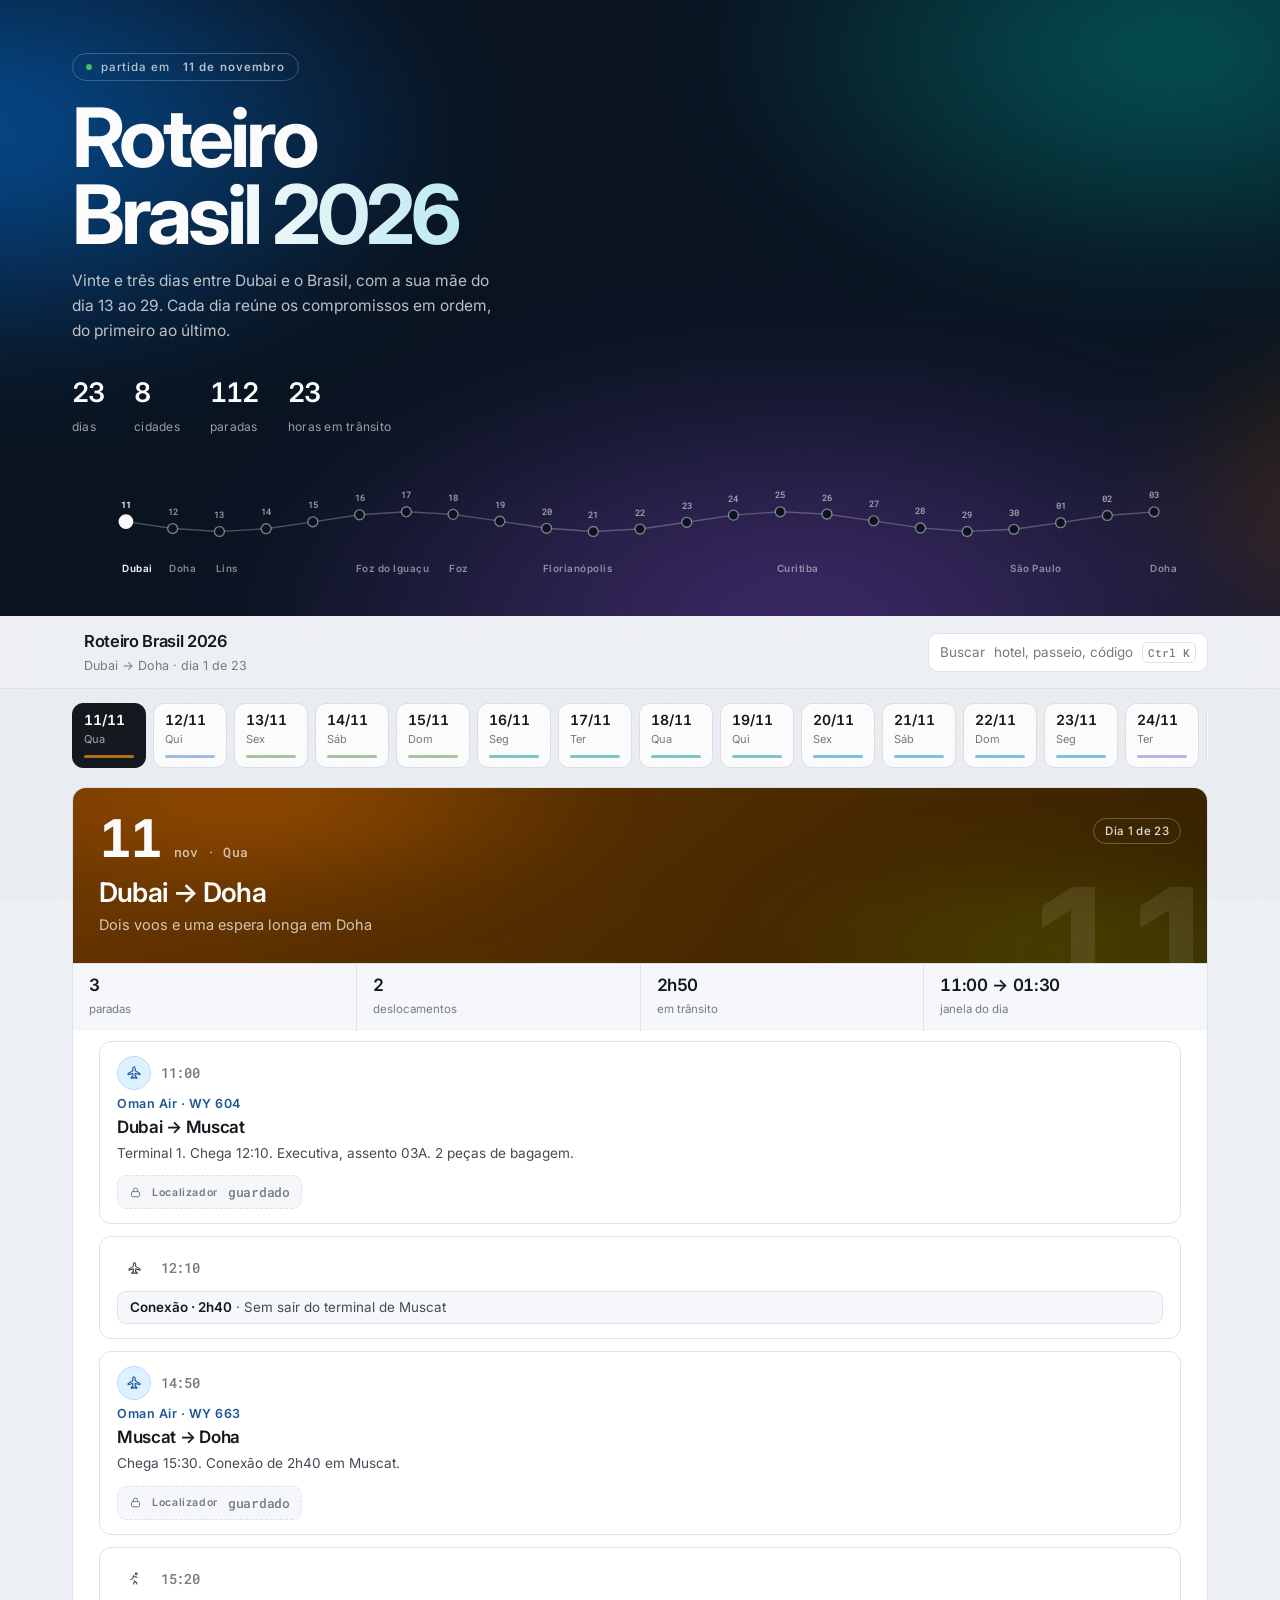
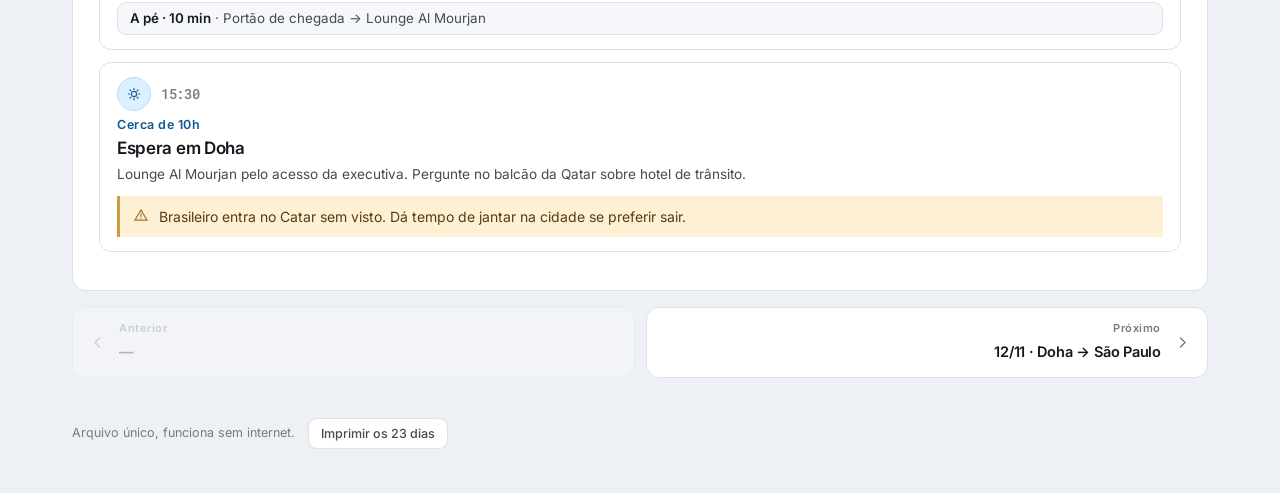
==== commit 9aebdb7f: "Roteiro Brasil 2026 Histórico reescrito para remover os códigos de reserva que estavam em texto puro" ====
--- a/index.html
+++ b/index.html
@@ -23,7 +23,7 @@
   --h-jantar:20; --h-livre:250; --h-via:250; --h-festa:330;
   --ft:'Inter',-apple-system,BlinkMacSystemFont,'Segoe UI',Roboto,Arial,sans-serif;
   --fm:'Roboto Mono',ui-monospace,SFMono-Regular,Menlo,monospace;
-  --col:64px; --mk:34px; --gap:16px; --esc:1;
+  --mk:34px; --gap:16px; --esc:1;
   --r:14px;
 }
 @media (prefers-color-scheme:dark){
@@ -153,32 +153,30 @@
 .medidas div{transition:background .2s}.medidas div:hover{background:var(--surf)}
 .medidas span{font-size:11.5px;color:var(--mut)}
 
-/* linha do tempo proporcional */
-.tl{padding:10px 26px 26px;position:relative}
-.tl:before{content:"";position:absolute;top:26px;bottom:30px;width:1px;background:var(--line2);
-  left:calc(26px + var(--col) + var(--gap) + var(--mk)/2)}
-.linha{display:grid;grid-template-columns:var(--col) var(--mk) minmax(0,1fr);gap:var(--gap);align-items:start}
-.hh{text-align:right;font:500 13.5px/1 var(--fm);letter-spacing:-.02em;padding-top:9px;color:var(--ink2);
+/* linha do tempo */
+.tl{padding:10px 26px 26px}
+.linha{display:flex;flex-wrap:wrap;align-items:center;column-gap:10px;row-gap:6px}
+.linha.par,.linha.via{background:var(--surf);border:1px solid var(--line);border-radius:12px;
+  padding:14px 17px;margin-bottom:12px;transition:border-color .2s,box-shadow .2s}
+.linha.par:hover{border-color:oklch(72% .08 var(--h));box-shadow:0 6px 22px oklch(55% .13 var(--h)/.12)}
+.linha.par>.mk,.linha.via>.mk{order:0}
+.hh{order:1;text-align:left;font:500 14px/1 var(--fm);letter-spacing:-.02em;color:var(--mut);
   font-variant-numeric:tabular-nums}
 .mk{width:var(--mk);height:var(--mk);border-radius:50%;display:flex;align-items:center;justify-content:center;
-  background:oklch(95% .04 var(--h));border:1px solid oklch(88% .06 var(--h))}
+  background:oklch(95% .04 var(--h));border:1px solid oklch(88% .06 var(--h));flex:0 0 auto}
 .mk svg{width:16px;height:16px;stroke:oklch(48% .12 var(--h));fill:none;stroke-width:1.8;stroke-linecap:round;stroke-linejoin:round}
 @media (prefers-color-scheme:dark){
   .mk{background:oklch(30% .05 var(--h));border-color:oklch(38% .06 var(--h))}
   .mk svg{stroke:oklch(78% .11 var(--h))}
 }
-.par{padding:6px 0 8px}
-.par .cx{position:relative;background:var(--surf);border:1px solid var(--line);
-  border-left:3px solid oklch(55% .13 var(--h));border-radius:0 12px 12px 0;padding:14px 17px;min-height:var(--alt);
-  transition:border-color .2s,box-shadow .2s,transform .2s}
-.par .cx:hover{border-color:oklch(72% .08 var(--h));box-shadow:0 6px 22px oklch(55% .13 var(--h)/.12);transform:translateX(2px)}
+.par .cx{order:2;flex:1 0 100%}
 .linha{opacity:0;transform:translateY(10px)}
 .linha.vis{opacity:1;transform:none;transition:opacity .5s cubic-bezier(.2,.7,.3,1),transform .5s cubic-bezier(.2,.7,.3,1)}
 @media (prefers-reduced-motion:reduce){.linha{opacity:1;transform:none}}
-.par .rot{font:600 11.5px var(--ft);letter-spacing:.04em;color:oklch(45% .12 var(--h))}
+.par .rot{font:600 12.5px var(--ft);letter-spacing:.04em;color:oklch(45% .12 var(--h))}
 @media (prefers-color-scheme:dark){.par .rot{color:oklch(76% .1 var(--h))}}
-.par h3{margin:6px 0 5px;font-size:18px;font-weight:600;letter-spacing:-.018em;line-height:1.25}
-.par p{margin:0;font-size:14.8px;line-height:1.55;color:var(--ink2)}
+.par h3{margin:6px 0 5px;font-size:17px;font-weight:600;letter-spacing:-.018em;line-height:1.25}
+.par p{margin:0;font-size:13.6px;line-height:1.5;color:var(--ink2)}
 .cod{display:inline-flex;align-items:center;gap:10px;margin-top:12px;border:1px solid var(--line);
   background:var(--surf2);border-radius:9px;padding:7px 11px;font:500 13px var(--fm);letter-spacing:-.02em}
 .cod b{font:600 10.5px var(--ft);letter-spacing:.06em;color:var(--mut)}
@@ -191,14 +189,13 @@
   color:oklch(38% .07 75);background:oklch(96% .04 85);border-left:3px solid oklch(72% .12 80);padding:10px 13px}
 @media (prefers-color-scheme:dark){.av{color:oklch(88% .05 85);background:oklch(28% .04 80)}}
 .av svg{flex:0 0 auto;width:16px;height:16px;stroke:oklch(60% .11 70);fill:none;stroke-width:1.8;stroke-linecap:round;margin-top:1px}
-.via{color:var(--mut);font-size:13.4px;padding:5px 0 6px;min-height:var(--alt);display:flex;align-items:center}
+.via{color:var(--ink2);font-size:13.4px}
+.via>span:last-child{order:2;flex:1 0 100%;background:var(--surf2);border:1px solid var(--line);border-radius:9px;padding:6px 12px;line-height:1.4}
 .via .mk{background:none;border:0}
-.via .mk svg{stroke:var(--mut);width:15px;height:15px}
-.via b{font-weight:600;color:var(--ink2)}
-.vao{grid-column:1/-1;display:flex;align-items:center;gap:12px;height:var(--alt);
-  padding-left:calc(var(--col) + var(--gap) + var(--mk) + 4px);color:var(--mut);font-size:12px}
-.vao:before{content:"";flex:0 0 18px;height:1px;background:var(--line2)}
-.vao.corte:before{background:repeating-linear-gradient(90deg,var(--line2) 0 3px,transparent 3px 6px)}
+.via .mk svg{stroke:var(--ink2);width:15px;height:15px}
+.via b{font-weight:600;color:var(--ink)}
+.vao{display:none}
+.tl>.linha:has(>.vao){display:none}
 
 /* passos */
 .passos{display:flex;gap:11px;margin-top:16px}
@@ -238,11 +235,12 @@
 :focus-visible{outline:2px solid oklch(60% .14 255);outline-offset:2px}
 
 @container (max-width:560px){
-  :root{--col:52px;--mk:30px;--gap:11px}
+  :root{--mk:26px;--gap:8px}
   .tl{padding:8px 16px 20px}
-  .tl:before{left:calc(16px + var(--col) + var(--gap) + var(--mk)/2)}
   .capa{padding:18px}
   .medidas{flex-wrap:wrap}
+  .linha.par,.linha.via{padding:12px 14px}
+  .hh{font-size:13.5px}
 }
 @media(max-width:560px){.palco{padding:2px 14px 34px}.trilho{padding:0 14px}.topo .in{padding:11px 14px}}
 
@@ -253,6 +251,7 @@
   .folha{page-break-after:always;border:0;border-radius:0;margin-bottom:0}
   .capa{color:#000;background:none;border-bottom:2px solid #000}
   .capa .dt i,.capa p{color:#444}
+  .linha{opacity:1!important;transform:none!important}
 }
 @media(prefers-reduced-motion:reduce){*{animation:none!important;transition:none!important;scroll-behavior:auto}}
 ::view-transition-old(folha),::view-transition-new(folha){animation-duration:.22s}
@@ -266,7 +265,7 @@
   <div class="in">
     <span class="et"><i></i>partida em <b id="faltam" style="font-weight:600;margin-left:4px"></b></span>
     <h1>Roteiro<span>Brasil 2026</span></h1>
-    <p class="sob">Vinte e três dias entre Dubai e o Brasil, com a sua mãe do dia 13 ao 29. Cada dia é uma linha do tempo em escala real: a altura de cada parada é o tempo que ela leva.</p>
+    <p class="sob">Vinte e três dias entre Dubai e o Brasil, com a sua mãe do dia 13 ao 29. Cada dia reúne os compromissos em ordem, do primeiro ao último.</p>
     <div class="nums" id="nums"></div>
   </div>
   <div class="mapa"><div id="rota"></div></div>
@@ -295,7 +294,7 @@
 </div></div>
 
 <script>
-const DADOS={"PEND": [{"n": "Outubro", "t": "Museu do Ipiranga · 01/12", "p": "Entrada por horário marcado. Monitorar a abertura do calendário em meados de outubro."}, {"n": "Outubro", "t": "Confirmar local e horário do ENADE · 29/11", "p": "O cartão de confirmação sai antes da prova. Cheque o endereço e o horário de fechamento dos portões, e avise a mãe onde encontrar você depois."}, {"n": "Agora", "t": "Código da reserva do Novotel Curitiba", "p": "O hotel mudou do Pestana para o Novotel, na Rua Doutor Pedrosa 288. Preencha o código nos dias 24 e 29 e avise a Serra Verde Express do novo endereço do apanhe da Litorina."}, {"n": "Agora", "t": "Chão Batido abre na segunda? · 23/11", "p": "O jantar do dia 23 é em Santo Antônio de Lisboa, depois do pôr do sol. Confirme por telefone que a casa abre segunda antes de contar com ela."}, {"n": "Novembro", "t": "Transfer Sooz → GRU · noite de 01/12", "p": "Voo 02:10. Sair do hotel 22:30, estar no aeroporto às 23:10."}, {"n": "Novembro", "t": "Reservar os jantares que enchem", "p": "El Señor Asador no sábado 21 e Chão Batido na segunda 23, em Florianópolis. Ibérico e Taco El Pancho em Curitiba. Graça Mineira em São Paulo. Por telefone ou WhatsApp, uma semana antes."}, {"n": "Feito", "t": "Seguro da mãe · dia na Argentina", "p": "Contratado só para a travessia de 18/11, que é onde ele é exigido. Cobertura doméstica fica por conta do convênio dela."}], "D": [{"d": "11", "m": "nov", "sem": "Qua", "c": "Dubai → Doha", "r": "Dois voos e uma espera longa em Doha", "i": [{"h": "11:00", "k": "voo", "g": "Oman Air · WY 604", "t": "Dubai → Muscat", "x": "Terminal 1. Chega 12:10. Executiva, assento 03A. 2 peças de bagagem.", "cod": "pfk5oK5NkqwxJDt2EJCf1vU8sPPRKMm1Ag+FOc7Cb+HYXg==", "cl": "Localizador", "cf": 1}, {"mv": "2h40|Conexão|Sem sair do terminal de Muscat|12:10"}, {"h": "14:50", "k": "voo", "g": "Oman Air · WY 663", "t": "Muscat → Doha", "x": "Chega 15:30. Conexão de 2h40 em Muscat.", "cod": "O75QFeCKRwxbDqr5do+daDFrhV3D1+uyCrrfnF6TpPfTrg==", "cl": "Localizador", "cf": 1}, {"mv": "10 min|A pé|Portão de chegada → Lounge Al Mourjan|15:20"}, {"h": "15:30", "k": "livre", "g": "Cerca de 10h", "t": "Espera em Doha", "x": "Lounge Al Mourjan pelo acesso da executiva. Pergunte no balcão da Qatar sobre hotel de trânsito.", "av": "Brasileiro entra no Catar sem visto. Dá tempo de jantar na cidade se preferir sair."}]}, {"d": "12", "m": "nov", "sem": "Qui", "c": "Doha → São Paulo", "r": "Chegada, Mercadão e ônibus noturno para Lins", "i": [{"h": "01:35", "k": "voo", "g": "Qatar Airways · WY 6029", "t": "Doha → Guarulhos", "x": "Chega 10:40 no Terminal 3. Qsuite, assento 5K.", "cod": "agpcvCJyy6NkZr+sujGV5s/RxDDo2LZAmmBSsuL1B7VMUg==", "cl": "Reserva Qatar", "cf": 1}, {"h": "11:30", "k": "via", "g": "Transfer · 50 min", "t": "GRU Terminal 3 → ibis, na República", "x": "Já reservado. Chegada por volta das 12:20. Deixe as malas no hotel antes de sair.", "cod": "S5WG1+RAMMxvXlK9hHLJOAXeLNum8MlfCr/9dnh9R0gO+pj3Gg==", "cl": "Booking", "cf": 1}, {"mv": "15 min|Uber|ibis → Mercadão|12:25"}, {"h": "12:40", "k": "passeio", "g": "2h", "t": "Mercado Municipal", "x": "Almoce lá: sanduíche de mortadela no mezanino, no Hocca Bar ou no Bar do Mané, e pastel de bacalhau no Hocca. Depois desça e ande pelos boxes de frutas, que dão prova.", "av": "Fecha às 18:00. Leve algum dinheiro, parte dos boxes ainda prefere espécie."}, {"mv": "15 min|Uber|Mercadão → ibis|14:45"}, {"h": "15:00", "k": "hotel", "g": "Check-in", "t": "ibis budget SP Centro São João", "x": "Av. São João 1140, Centro. Check-in até 23:30. Sem café da manhã.", "cod": "uWF/qKcCvDr4iKoz95dnN+PECZUb+XjsNfhDWAccnaEayYNCx40+N2DaHssKnqMhYDl+/A==", "cl": "Reserva", "cf": 1}, {"h": "19:30", "k": "jantar", "t": "Restaurante do ibis budget", "x": "Jantar no próprio hotel antes de sair. Evita procurar lugar no centro à noite carregando mala."}, {"mv": "20 min|Uber|Hotel → Terminal Barra Funda|21:00"}, {"h": "22:15", "k": "onibus", "g": "Reunidas", "t": "Barra Funda → Lins", "x": "Leito cama, poltrona 55, plataforma 10. Chegue por volta das 21:20, com folga.", "cod": "zPN9CizFaldB1e2NkwNZD/hDXfzlwljnE12+iJy9q4YpYtkV2Z8BLg==", "cl": "Bilhete", "cf": 1}]}, {"d": "13", "m": "nov", "sem": "Sex", "c": "Lins", "r": "Chegada de madrugada e dia com a família", "i": [{"h": "05:30", "k": "via", "g": "Chegada", "t": "Rodoviária de Lins", "x": "Av. Tiradentes 2401. Sua mãe busca vocês no desembarque."}, {"mv": "15 min|Carro|Rodoviária de Lins → Parque Alto da Boa Vista|05:45"}, {"h": "06:00", "k": "livre", "t": "Casa da família", "x": "Vá direto para a casa da sua mãe. Banho, café e descanso antes de o dia começar."}, {"h": "—", "k": "livre", "g": "Dia inteiro", "t": "Família e cidade", "x": "Dia livre com os irmãos e as crianças. Sem nada marcado."}, {"mv": "10 min|Carro|Casa da família → Cristal Palace|14:50"}, {"h": "15:00", "k": "hotel", "g": "Check-in", "t": "Cristal Palace Hotel", "x": "Rua Luiz Gama 1771. 2 noites, café incluído. Deixe a mala e volte para a família.", "cod": "n7Fe/9KyOUNSSov903v1VD4P3OQXa4sAeTItXG3IOnzxSkC0E/KvbVN0y8Fpe6T1G1YSqg==", "cl": "Reserva", "av": "Obra no prédio das 09:00 às 19:00. Como você passa o dia fora, só incomoda se voltar para descansar à tarde.", "cf": 1}, {"h": "19:00", "k": "jantar", "t": "Em casa, com a mãe", "x": "Sem restaurante. Ela cozinha."}]}, {"d": "14", "m": "nov", "sem": "Sáb", "c": "Lins", "r": "Dia livre e a festa de 90 anos da vó Maria", "i": [{"h": "—", "k": "livre", "g": "Dia livre", "t": "Sem planos", "x": "Dia aberto com a família. A festa é só à noite."}, {"h": "19:30", "k": "festa", "g": "Compromisso do dia", "t": "Festa de 90 anos da vó Maria", "x": "O único compromisso da viagem com data que não se remarca. A festa tem buffet, então não há jantar marcado.", "av": "Leve a câmera carregada e cartão vazio. É o material mais valioso que você vai trazer da viagem."}]}, {"d": "15", "m": "nov", "sem": "Dom", "c": "Lins → Bauru → Foz", "r": "Manhã com a família e a conexão mais apertada da viagem", "i": [{"h": "08:00", "k": "hotel", "g": "Check-out", "t": "Cristal Palace", "x": "Check-out das 06:00 às 13:00. Saia cedo e deixe as malas na casa da família."}, {"mv": "10 min|Carro|Cristal Palace → Casa da família|08:05"}, {"h": "08:15", "k": "livre", "g": "Manhã e início da tarde", "t": "Livre com a família", "x": "Despedida sem pressa. Faça a refeição principal aqui, porque em Bauru sobra pouco mais de uma hora."}, {"mv": "10 min|Carro|Casa da família → Rodoviária de Lins|14:30"}, {"h": "15:05", "k": "onibus", "g": "Reunidas", "t": "Lins → Bauru", "x": "Executivo. Rafa poltrona 3, mãe poltrona 4. Chega 17:20. Chegue por volta das 14:40.", "cod": "p6pw7tfwIrWN1US/5dp2+sLZjcOBfzlV6GNIhXcEdZ3q/bewj/ZCJXFfJ8TJvA9/VtDacFSpe6z7LmWUv9EgWkas", "cl": "Bilhetes", "cf": 1}, {"h": "17:20", "k": "livre", "g": "1h55 até o Garcia", "t": "Bauru", "x": "Sem tempo para sair da rodoviária. Coma algo ali mesmo e fique de olho na plataforma.", "av": "É a folga mais curta do roteiro. Se o Reunidas atrasar muito, o Garcia das 19:15 é o único do dia. Plano B: Hotel Saint Martin, a minutos da rodoviária."}, {"h": "19:15", "k": "onibus", "g": "Viação Garcia", "t": "Bauru → Foz do Iguaçu", "x": "Cabine cama. Rafa poltrona 79, mãe poltrona 80. Linha Ribeirão Preto–Foz do Iguaçu.", "cod": "5W7h+XS3tyNoFEcLMaLI90pefPfOu9vaux7cB/dZyhSmt4r8ul3shbR7fMgJUUjEkF4rK0m8yAs=", "cl": "Bilhetes", "av": "A plataforma não vem impressa no bilhete. Confirme no painel ao chegar em Bauru.", "cf": 1}]}, {"d": "16", "m": "nov", "sem": "Seg", "c": "Foz do Iguaçu", "r": "Chegada de ônibus e Itaipu à tarde. Dia curto de propósito", "i": [{"h": "09:25", "k": "via", "g": "Chegada", "t": "Rodoviária de Foz", "x": "Desembarque, retirada das malas do bagageiro e táxi ou app. Conte uns 30 min até estar no carro."}, {"mv": "20 min|Uber|Rodoviária de Foz → Recanto Cataratas|09:55"}, {"h": "10:15", "k": "hotel", "g": "Guarda-volumes", "t": "Recanto Cataratas Thermas Resort", "x": "Av. Costa e Silva 3500. Check-in só às 15:00. Deixe as malas, use as piscinas termais e almoce ali antes de Itaipu.", "cod": "S6oKdjLoRi+XBov7osQ3VeX58QBkoaSkaEORwny8hDDA2O9yh0tRhGnISNoetJdtG/olwg==", "cl": "Reserva", "cf": 1}, {"mv": "25 min|Uber|Recanto Cataratas → Itaipu|14:05"}, {"h": "14:30", "k": "passeio", "t": "Itaipu Special Tour", "x": "Av. Tancredo Neves 6702. Visita às 15:00, chegue 30 min antes.", "cod": "Vukv/dGYAiduxOWENQUHUfQ5y09zYLEIA1z62suRv0HsyKtRupY=", "cl": "Ingresso", "av": "Nenhum tipo de bolsa é permitido, armário custa R$ 10. Calçado fechado sem salto. Documento com foto. Drones proibidos.", "cf": 1}, {"mv": "20 min|Uber|Itaipu → Monjolo|19:40"}, {"h": "20:00", "k": "jantar", "g": "Jantar decidido", "t": "Baru Gastronomia", "x": "Av. Paraná 3515, Monjolo. Contemporânea, porções generosas. Aberto das 07:00 à meia-noite, todos os dias.", "cod": "Bni//2vUonIe4Y2Hgm+UBclVS3RjLSiosSAhRCEVzqAXP68BP2npWbMs/8hp", "cl": "Telefone", "cf": 1}]}, {"d": "17", "m": "nov", "sem": "Ter", "c": "Foz do Iguaçu", "r": "Manhã livre, Parque das Aves e o pôr do sol", "i": [{"h": "09:00", "k": "livre", "g": "Manhã livre", "t": "Descanso no Recanto", "x": "Termas, piscina e café sem pressa. O dia só começa de verdade às 13:00."}, {"mv": "20 min|Uber|Recanto Cataratas → Parque das Aves|12:40"}, {"h": "13:00", "k": "passeio", "g": "3h", "t": "Parque das Aves", "x": "Entrada válida das 08:30 às 16:30. Fica em frente ao Parque Nacional.", "cod": "dlU4LbpjmEpxzRh5PEeRV/Jj6WpTOC9uwSNrMnH8rv1hwqpMSd8=", "cl": "Ingresso", "cf": 1}, {"mv": "5 min|A pé|Parque das Aves → Centro de Visitantes|16:25"}, {"h": "16:30", "k": "passeio", "t": "Pôr do Sol nas Cataratas", "x": "Embarque no Centro de Visitantes às 17:00 ou 17:30. Desembarque no Espaço Naipi dá acesso aos elevadores da Garganta do Diabo sem trilha. Brinde com espumante incluso.", "cod": "qdz54jgIRF88ijGvjzOGfWZdMedjRB+uVgdiPSy3lMlvDWN0KZE=", "cl": "Ingresso", "av": "Retire a pulseira antes, na Sala de Turismo do Centro de Visitantes. Acontece com qualquer clima.", "cf": 1}, {"mv": "20 min|Uber|Espaço Naipi → Recanto Cataratas|19:40"}, {"h": "20:00", "k": "jantar", "t": "No Recanto Cataratas", "x": "Sem sair de novo. Vocês voltam do pôr do sol já tarde e o restaurante do resort resolve."}]}, {"d": "18", "m": "nov", "sem": "Qua", "c": "Foz → Argentina", "r": "Lado argentino das cataratas. Dia de passaporte", "i": [{"h": "—", "k": "passeio", "g": "Dia inteiro", "t": "Cataratas Argentinas", "x": "Transporte compartilhado, ingresso e taxa de turismo inclusos. O almoço não está incluso: coma nos restaurantes do parque ou leve lanche, porque o dia inteiro é dentro dele.", "cod": "pWabdcclnsnOr8oRlN1dzbzjGFINZIb05d8eP6Q4vE5BZeOzCOdPsQ==", "cl": "Reserva", "av": "Leve o passaporte e uma cópia do documento da mãe. O horário do apanhe é informado depois das 18:30 do dia anterior. Pós-venda +55 45 99134-1079.", "cf": 1}, {"mv": "40 min|Van|Puerto Iguazú → Recanto Cataratas|17:50"}, {"h": "18:30", "k": "via", "g": "Volta", "t": "Chegada ao Recanto", "x": "Horário aproximado. Dia inteiro em pé, com travessia de fronteira nos dois sentidos."}, {"h": "20:00", "k": "jantar", "g": "Decidir no dia", "t": "No Recanto ou TropCalia", "x": "Se vocês voltarem da Argentina depois das 18:30, jantem no resort mesmo. Se chegarem cedo e com disposição, o TropCalia fica a 15 min e vai até 23:30.", "cod": "GEOwwTQcnrXcwA+W5YPIM1vkAt+6DdritZqNEvv46zBsK7JpBaZfxaFDqekz", "cl": "TropCalia", "cf": 1}]}, {"d": "19", "m": "nov", "sem": "Qui", "c": "Foz → Florianópolis", "r": "Amanhecer nas cataratas, termas e ônibus noturno", "i": [{"mv": "20 min|Uber|Recanto Cataratas → Parque Nacional|04:40"}, {"h": "05:00", "k": "passeio", "g": "Madrugada", "t": "Amanhecer nas Cataratas com café", "x": "Entrada no parque brasileiro antes da abertura ao público. Café no Porto Canoas.", "cod": "EVt+ROZMMJZd6wMl/5/ixpMMrehEqZMNcogYlw/KNwhr2kMdbznVKA==", "cl": "Reserva", "av": "De madrugada há pouco carro rodando. Peça o Uber com antecedência ou combine o táxi na recepção do Recanto na noite anterior.", "cf": 1}, {"mv": "25 min|Uber|Parque Nacional → Recanto Cataratas|11:35"}, {"h": "12:00", "k": "hotel", "g": "Check-out", "t": "Recanto Cataratas", "x": "Deixe as malas na bagageira até a hora do ônibus."}, {"h": "14:00", "k": "livre", "g": "Tarde", "t": "Termas do Recanto", "x": "Lado brasileiro já visto no amanhecer e no pôr do sol. A tarde fica para as piscinas termais antes do ônibus."}, {"mv": "20 min|Uber|Recanto Cataratas → Rodoviária de Foz|17:20"}, {"h": "18:15", "k": "onibus", "g": "Catarinense", "t": "Foz → Florianópolis", "x": "Embarque das 18:15 às 18:44, saída 18:45. Leito cama, poltronas 61 e 62. Chegue por volta das 17:40.", "cod": "x79DBe9Kk0dDW+3Bpe+prjSi3kImL9qPuCgPebCydqoceAgt3wFt29yOFJD2UY283B/6M1IXsScWtrqbG7HLaw==", "cl": "Bilhetes", "cf": 1}]}, {"d": "20", "m": "nov", "sem": "Sex", "c": "Florianópolis", "r": "Chegada, centro histórico e ponte no fim da tarde", "i": [{"h": "11:00", "k": "via", "g": "Chegada", "t": "Rodoviária de Florianópolis", "x": "Carro até o Novotel, cerca de 15 min."}, {"mv": "15 min|Uber|Rodoviária de Floripa → Novotel|11:15"}, {"h": "11:30", "k": "hotel", "g": "Guarda-volumes", "t": "Novotel Florianópolis", "x": "Av. Rubens Arruda Ramos 2034, Beira Mar Norte. Deixe as malas, o quarto sai às 15:00.", "cod": "02z2bInuFaL0UmP6u2vexkeMdyTs1wXtwaaC2WrqwmV6lYffng9UeJH9lkHPVF7BeFv5Dg==", "cl": "Reserva", "av": "Peça early check-in no balcão. Se houver quarto livre, a rede Accor costuma liberar sem cobrar.", "cf": 1}, {"mv": "10 min|Uber|Novotel → Mercado Público|11:50"}, {"h": "12:00", "k": "passeio", "g": "1h30", "t": "Mercado Público", "x": "Almoço ali mesmo, logo na chegada."}, {"mv": "3 min|A pé|Mercado Público → Praça XV|13:42"}, {"h": "13:45", "k": "passeio", "g": "1h", "t": "Praça XV e Catedral", "x": "A figueira centenária da praça e a catedral ficam lado a lado. Passeio curto e sombreado."}, {"mv": "20 min|A pé|Praça XV → mirante da ponte|14:40"}, {"h": "15:00", "k": "passeio", "g": "1h30", "t": "Ponte Hercílio Luz", "x": "Fica perto do centro, então aproveite que vocês já estão aqui em vez de voltar depois. O mirante do lado da ilha é o melhor ângulo.", "av": "Se alguém estiver cansado, pegue Uber. São 8 min da praça."}, {"mv": "10 min|Uber|Mirante da ponte → Novotel|16:50"}, {"h": "17:00", "k": "hotel", "g": "Check-in", "t": "Novotel Florianópolis", "x": "Quatro noites, 2 camas de solteiro, café incluído. Banho e descanso antes do jantar."}, {"mv": "10 min|Uber|Novotel → Praça Getúlio Vargas|19:50"}, {"h": "20:00", "k": "jantar", "g": "Jantar decidido", "t": "Los Troncos Parrilla", "x": "Praça Getúlio Vargas 158, Centro. Parrilla uruguaia, carne no ponto certo. Sexta até 23:00. Reserve, costuma lotar.", "cod": "mZTMq73tze12Xd6JvQWprczqM4YsWm+NHXgxBO8l5V4PGRf9oU5dI0YPjDGx", "cl": "Telefone", "cf": 1}]}, {"d": "21", "m": "nov", "sem": "Sáb", "c": "Florianópolis", "r": "Costa da Lagoa de barco, o vilarejo sem carros", "i": [{"mv": "25 min|Uber|Novotel → Lagoa da Conceição|09:00"}, {"h": "09:25", "k": "via", "g": "Embarque", "t": "Centrinho da Lagoa da Conceição", "x": "O embarque da Cooperbarco fica na Rua Sen. Ivo D'Aquino 2, na beira da lagoa.", "av": "A Cooperbarco só aceita pix, débito ou dinheiro. Cartão de crédito não passa."}, {"h": "09:45", "k": "passeio", "g": "Barco · 30 min", "t": "Travessia até a Costa da Lagoa", "x": "Barco da Cooperbarco atravessando a Lagoa da Conceição. Sente do lado esquerdo para a vista dos morros."}, {"h": "10:15", "k": "passeio", "g": "4h", "t": "Costa da Lagoa", "x": "Vilarejo sem carro nenhum, só trilha e casas na beira d'água. Caminhe pela margem, sente nos restaurantes sobre a água e almoce lá.", "av": "Terreno plano na beira, mas com degraus nos trapiches. Sapato fechado ajuda. Sábado o vilarejo inteiro funciona, que é a vantagem de ter trocado o dia."}, {"h": "14:30", "k": "passeio", "g": "Barco · 30 min", "t": "Volta para a Lagoa da Conceição", "x": "Confirme o horário do último barco na chegada. Eles rodam das 08:00 às 20:00, mas com intervalos."}, {"mv": "25 min|Uber|Lagoa da Conceição → Novotel|15:05"}, {"h": "15:30", "k": "livre", "g": "Tarde livre", "t": "Volta ao Novotel", "x": "Banho e descanso. O dia inteiro foi na água e o jantar é a cinco minutos a pé."}, {"mv": "5 min|A pé|Novotel → Rua Bocaiúva|19:25"}, {"h": "19:30", "k": "jantar", "g": "Jantar decidido", "t": "El Señor Asador de Brasa", "x": "Rua Bocaiúva 2098, Centro. Carnes na brasa, cordeiro e arroz de pato. Sábado até 23:20, a cinco minutos a pé do hotel.", "cod": "xLEgOhuPr6rLg+EqvyMqx6vRg/4Pyuzo1XWLiXFqBwNJBdWYaYhJlmbDUN4=", "cl": "Telefone", "cf": 1}]}, {"d": "22", "m": "nov", "sem": "Dom", "c": "Florianópolis", "r": "Dia inteiro no norte da ilha, sem travessia", "i": [{"mv": "35 min|Uber|Novotel → Jurerê|09:30"}, {"h": "10:05", "k": "passeio", "g": "2h30", "t": "Praia de Jurerê", "x": "Mar calmo e areia plana, boa para caminhar a orla inteira. A parte tradicional, e não Jurerê Internacional, é mais tranquila num domingo."}, {"mv": "5 min|A pé|Orla → restaurantes da Av. dos Búzios|12:40"}, {"h": "12:45", "k": "jantar", "g": "1h30", "t": "Almoço em Jurerê", "x": "Faça a refeição principal aqui. Tem casa de carne e massa além dos frutos do mar."}, {"mv": "12 min|Uber|Jurerê → Praia Daniela|14:18"}, {"h": "14:30", "k": "passeio", "g": "2h", "t": "Praia Daniela", "x": "A 12 min dali, ainda mais calma e rasa. Boa para sentar à sombra no fim da tarde."}, {"mv": "35 min|Uber|Praia Daniela → Novotel|16:55"}, {"h": "17:30", "k": "livre", "g": "Volta", "t": "Novotel Florianópolis", "x": "Tarde livre. Amanhã é o dia mais longo da ilha, com pôr do sol em Santo Antônio e jantar por lá."}, {"mv": "8 min|Uber|Novotel → Centro|19:52"}, {"h": "20:00", "k": "jantar", "g": "Jantar decidido", "t": "Trattoria Carbone", "x": "Rua Felipe Schmidt 869, Centro. Costela invernale e risoto. Domingo até 23:00, quando quase tudo no centro fecha.", "cod": "1JDXFOUaOYe2DY7Yv5b+WuoTD2uzdcFGfvVSZ03ogFHY4gZ+Uyt4FdN81Mo=", "cl": "Telefone", "cf": 1}]}, {"d": "23", "m": "nov", "sem": "Seg", "c": "Florianópolis", "r": "Praias do leste e pôr do sol açoriano", "i": [{"mv": "25 min|Uber|Novotel → Praia Mole|09:00"}, {"h": "09:25", "k": "passeio", "g": "2h", "t": "Praia Mole", "x": "Areia clara e morros dos dois lados. Mar forte, é praia de olhar mais do que de entrar.", "av": "Segunda de manhã é o horário mais vazio da semana nas praias do leste."}, {"mv": "10 min|Uber|Praia Mole → Praia da Joaquina|11:25"}, {"h": "11:35", "k": "passeio", "g": "1h15", "t": "Praia da Joaquina", "x": "A 10 min da Mole. Vale pelas dunas e pelo mirante da entrada, mesmo sem descer à areia."}, {"mv": "10 min|Uber|Joaquina → Lagoa da Conceição|12:50"}, {"h": "13:00", "k": "jantar", "g": "1h15", "t": "Almoço na Lagoa", "x": "Parada só para comer, no caminho de volta. As praias não têm boa estrutura de restaurante e a Lagoa fica a 10 min da Joaquina."}, {"mv": "25 min|Uber|Lagoa da Conceição → Novotel|14:15"}, {"h": "14:40", "k": "livre", "g": "2h", "t": "Descanso no Novotel", "x": "Duas horas deitado antes de sair para o pôr do sol. O dia termina tarde e o jantar é longe do hotel."}, {"mv": "25 min|Uber|Novotel → Santo Antônio de Lisboa|16:45"}, {"h": "17:10", "k": "passeio", "g": "2h15", "t": "Santo Antônio de Lisboa", "x": "Vilarejo açoriano com o melhor pôr do sol da ilha. O sol se põe às 18:50 em novembro."}, {"mv": "5 min|A pé|Centrinho de Santo Antônio → restaurante|19:25"}, {"h": "19:30", "k": "jantar", "g": "Jantar decidido", "t": "Restaurante Chão Batido", "x": "Rua Quinze de Novembro 103, Santo Antônio de Lisboa. Frutos do mar com vista da baía, no próprio vilarejo do pôr do sol.", "cod": "lld6DItJObaxXm/xIAbGyae4MO6FYIfh4cYPuSUP48moMLSKzrTisNhGuQw=", "cl": "Telefone", "av": "Confirme por telefone se abre na segunda. Se estiver fechado, volte ao centro: a Trattoria Carbone e o Mercado Público ficam a 25 min de Uber daqui.", "cf": 1}, {"mv": "25 min|Uber|Santo Antônio de Lisboa → Novotel|21:00"}, {"h": "21:25", "k": "livre", "t": "Última noite em Floripa", "x": "A mala se arruma amanhã de manhã, sem pressa. O check-out é ao meio-dia e o ônibus para Curitiba só sai às 12:45."}]}, {"d": "24", "m": "nov", "sem": "Ter", "c": "Florianópolis → Curitiba", "r": "Cinco horas de estrada, de dia, e chegada ao centro", "i": [{"h": "—", "k": "livre", "g": "Manhã", "t": "Manhã livre na Beira Mar", "x": "Café no hotel, uma última caminhada na orla e a mala fechada com calma. O check-out é só ao meio-dia."}, {"mv": "5 min|A pé|Novotel → restaurantes da orla|10:25"}, {"h": "10:30", "k": "jantar", "g": "1h", "t": "Almoço cedo na Beira Mar", "x": "Coma antes de embarcar. O ônibus sai 12:45 e vocês só chegam em Curitiba às 19:00."}, {"h": "12:00", "k": "hotel", "g": "Check-out", "t": "Novotel Florianópolis", "x": "Check-out no horário. A rodoviária fica a 15 min.", "cod": "98RVWQ4unnqk6knGrsQtDg83bmnwpVMw7krAZeAlPyg+iYD3J11kzoVWq70Wv6aTMNbt2w==", "cl": "Reserva", "cf": 1}, {"mv": "15 min|Uber|Novotel → Rodoviária de Florianópolis|12:15"}, {"h": "12:45", "k": "onibus", "g": "Penha", "t": "Florianópolis → Curitiba", "x": "Plataforma VIP Penha. Cama. Rafa poltrona 53, mãe poltrona 52. Chegada por volta das 19:00.", "cod": "9rgC+4LGcW8tamO2OUT6c/mPFTqO2l3r3+FvOokQUxspTinOXlJ/qT8ZwLZ4g0kiWHxBvUJpm9eDRAq9u2l3eGLp", "cl": "Bilhetes", "av": "Viagem diurna, cinco horas pela BR-101, a única do roteiro com paisagem. Compre água e algo para comer na rodoviária antes de embarcar.", "cf": 1}, {"mv": "12 min|Uber|Rodoferroviária → Novotel, no centro|19:15"}, {"h": "19:30", "k": "hotel", "g": "Check-in", "t": "Novotel Curitiba Batel", "x": "Rua Doutor Pedrosa 288, Centro. Cinco noites, café incluído. Apesar do nome, o hotel fica no centro, a quatro minutos a pé da Rua 24 Horas.", "cod": "vXg4RED1zm/f7tHHheP+b8K4SwIKqAuSBurlumUmvKU2qAscdolq", "cl": "Reserva", "av": "Ponha aqui o código da reserva do Novotel antes de viajar.", "cf": 1}, {"mv": "12 min|Uber|Novotel → Rua Bpo. Dom José|20:18"}, {"h": "20:30", "k": "jantar", "g": "Jantar decidido", "t": "Taco El Pancho", "x": "Rua Bpo. Dom José 2293, Batel. Fajitas e tacos com música ao vivo. Terça até 01:00.", "cod": "3KKj44kZ6f/PwPznvtBr5PSK1/Me+EUHc7WoBb+WRKq+RJd8Z1GNVReZBpdD", "cl": "Telefone", "av": "Costuma lotar. Reserve por telefone quando chegar em Curitiba.", "cf": 1}]}, {"d": "25", "m": "nov", "sem": "Qua", "c": "Curitiba", "r": "Jardim Botânico de manhã, Niemeyer à tarde", "i": [{"h": "—", "k": "livre", "g": "Manhã", "t": "Café da manhã no Novotel", "x": "Café incluído. Saiam por volta das 09:15."}, {"mv": "12 min|Uber|Novotel → Jardim Botânico|09:18"}, {"h": "09:30", "k": "passeio", "g": "2h30", "t": "Jardim Botânico", "x": "Abre às 06:00. A estufa de vidro, o jardim francês e a trilha do bosque."}, {"mv": "12 min|Uber|Jardim Botânico → centro|12:18"}, {"h": "12:30", "k": "jantar", "g": "1h15", "t": "Almoço", "x": "Coma antes do museu."}, {"mv": "8 min|Uber|Almoço → Museu Oscar Niemeyer|13:52"}, {"h": "14:00", "k": "passeio", "g": "2h", "t": "Museu Oscar Niemeyer", "x": "O Olho e o anexo. Fecha às segundas, quarta é dia tranquilo."}, {"mv": "8 min|Uber|Museu Oscar Niemeyer → Novotel|16:22"}, {"h": "16:30", "k": "livre", "g": "Descanso", "t": "Volta ao Novotel", "x": "Banho e uma hora deitado antes do jantar."}, {"mv": "12 min|Uber|Novotel → Água Verde|19:18"}, {"h": "19:30", "k": "jantar", "g": "Jantar decidido", "t": "Restaurante Ibérico", "x": "Av. Água Verde 588. Bacalhau, paella e flamenco em algumas noites. Quarta até 23:00.", "cod": "LSZYRHiXgP731ckiPx/kbRbdnkGYh4I6HITasSasvOmHcoxNIgBE/TfgOV2W", "cl": "Telefone", "cf": 1}]}, {"d": "26", "m": "nov", "sem": "Qui", "c": "Curitiba", "r": "Centro histórico de manhã, Expomotorhome à tarde", "i": [{"mv": "7 min|Uber|Novotel → Mercado Municipal|08:53"}, {"h": "09:00", "k": "passeio", "g": "1h30", "t": "Mercado Municipal de Curitiba", "x": "Abre às 07:00 e fecha segunda. Boxes de frios, café e o setor orgânico. Bom lugar para o café da manhã reforçado."}, {"mv": "8 min|A pé|Mercado Municipal → Rua XV|10:37"}, {"h": "10:45", "k": "passeio", "g": "1h30", "t": "Rua XV e Largo da Ordem", "x": "Calçadão, Boca Maldita e o casario do centro histórico. Tudo a pé, num raio de 15 min."}, {"h": "12:30", "k": "jantar", "g": "1h", "t": "Almoço no centro", "x": "Coma antes de subir para Pinhais. A feira não tem praça de alimentação garantida."}, {"mv": "30 min|Uber|Centro → Expotrade, em Pinhais|13:30"}, {"h": "14:00", "k": "passeio", "g": "6h · até 20:00", "t": "10ª Expomotorhome", "x": "Expotrade Convention Center, Pinhais.", "cod": "hBmXyPFpxZEXgci5hPQWtpCiwlQVQXGtf7Z6zZ/JJB1tM4Ds7Vz5Z9Ki", "cl": "Ingresso", "av": "Ingresso pessoal e intransferível, documento com foto. Leve fita métrica, fotografe a placa de cada modelo junto com o interior e pergunte a carga útil com os tanques cheios. Saiam por volta das 20:00.", "cf": 1}, {"mv": "30 min|Uber|Expotrade, Pinhais → centro|20:00"}, {"h": "20:30", "k": "jantar", "t": "No Novotel", "x": "Vocês voltam da feira tarde e cansados. Coma no hotel e durma.", "av": "Se chegarem antes das 20:00 e com fome de restaurante, o Babilônia fica a 10 min e serve até meia-noite: +55 41 3082-6009."}]}, {"d": "27", "m": "nov", "sem": "Sex", "c": "Curitiba → Morretes", "r": "Litorina Luxo pela Serra do Mar. O passeio do roteiro", "i": [{"h": "07:00", "k": "via", "g": "Apanhe", "t": "Transfer no hotel", "x": "A partir das 07:00. Se não houver apanhe, apresentar 07:30 no Bloco C.", "cod": "nD9nZhuB4d0aIKqdi9PaPJNOXR2lAizABgIRs6Yr2AV0MUBmNEJ/ILb8", "cl": "Reserva", "av": "Avise a Serra Verde do novo endereço. O apanhe estava registrado no Pestana, no Batel, e agora é no Novotel, na Rua Doutor Pedrosa 288.", "cf": 1}, {"h": "08:30", "k": "passeio", "g": "Serra Verde Express", "t": "Litorina Luxo Copacabana → Morretes", "x": "Vagão 19, poltronas 9 e 10. Almoço com barreado, Hisgeopar e tour em Antonina. Retorno de van às 17:30.", "cod": "nbwgn3+fqjWRbTWQifGP6Ex+RAQtJs6vd1/f8gULmC9yK1PXJZ/Mk6nvS5nUlTPV", "cl": "Vouchers", "cf": 1}, {"h": "19:30", "k": "jantar", "t": "Leve, no Novotel", "x": "O almoço da Litorina é barreado, prato pesado, e vocês voltam de van às 17:30 cansados. Algo simples no hotel resolve."}]}, {"d": "28", "m": "nov", "sem": "Sáb", "c": "Curitiba", "r": "Tanguá, Ópera de Arame e Barigui, tudo no mesmo arco", "i": [{"mv": "20 min|Uber|Novotel → Parque Tanguá|08:40"}, {"h": "09:00", "k": "passeio", "g": "1h30", "t": "Parque Tanguá", "x": "Mirante sobre a antiga pedreira, cascata e o túnel entre os dois lados. Sábado enche depois das 11:00, chegue cedo."}, {"mv": "15 min|A pé|Parque Tanguá → Ópera de Arame|10:30"}, {"h": "10:45", "k": "passeio", "g": "45 min", "t": "Ópera de Arame", "x": "Fica ao lado do Tanguá, dá para ir a pé em 15 min. Estrutura tubular sobre um lago, visita rápida."}, {"mv": "10 min|Uber|Ópera de Arame → Santa Felicidade|11:50"}, {"h": "12:00", "k": "jantar", "g": "1h30", "t": "Almoço em Santa Felicidade", "x": "Bairro italiano a 10 min da Ópera. Cantinas de rodízio de massa, prato típico de Curitiba."}, {"mv": "10 min|Uber|Santa Felicidade → Parque Barigui|14:20"}, {"h": "14:30", "k": "passeio", "g": "2h", "t": "Parque Barigui", "x": "Capivaras, lago e área de caminhada plana. O parque mais fácil para a mãe andar sem subida."}, {"mv": "15 min|Uber|Parque Barigui → Novotel|16:45"}, {"h": "17:00", "k": "livre", "g": "Descanso", "t": "Volta ao Novotel", "x": "Banho e pausa antes do último jantar com a sua mãe."}, {"mv": "12 min|Uber|Novotel → Água Verde|19:18"}, {"h": "19:30", "k": "jantar", "g": "Jantar decidido", "t": "Barolo Curitiba", "x": "Av. Silva Jardim 2487, Água Verde. Casa tradicional de Curitiba. Sábado das 19:00 à meia-noite. Porções grandes, feitas para dividir, então peça menos do que parece.", "cod": "WSiyluPjgvvFtiNTUe3OKT2s/iNtnhoGPrk9vwAcexWqF4M1c3d44be7/08=", "cl": "Telefone", "av": "Último jantar com a sua mãe. Reserve com antecedência, sábado enche.", "cf": 1}]}, {"d": "29", "m": "nov", "sem": "Dom", "c": "Curitiba · ENADE e separação", "r": "Prova à tarde, mãe no shopping, dois ônibus à noite", "i": [{"mv": "6 min|Uber|Novotel → Largo da Ordem|08:54"}, {"h": "09:00", "k": "passeio", "g": "1h30", "t": "Feira do Largo da Ordem", "x": "Só aos domingos, das 09:00 às 14:00. Vá com a mãe antes da prova, dá tempo folgado."}, {"mv": "6 min|Uber|Largo da Ordem → Novotel|10:24"}, {"h": "10:30", "k": "jantar", "g": "30 min", "t": "Almoço cedo, antes da prova", "x": "Coma leve. A prova é longa e você não vai poder sair para comer."}, {"h": "11:00", "k": "via", "g": "Rafa", "t": "Sair para o local do ENADE", "x": "Leve documento com foto e caneta preta.", "av": "Confirme o endereço e o horário de fechamento dos portões no cartão de confirmação. Portão fechado não abre."}, {"h": "11:00", "k": "hotel", "g": "Mãe", "t": "Check-out do Novotel", "x": "Check-out até 12:00. As duas malas ficam no guarda-volumes do hotel.", "cod": "u4bh+TYjFSpAVYpEXBgnvqk7N/fUkYxTO4zZLxUMYLMd9Gyyp3/U", "cl": "Reserva", "cf": 1}, {"mv": "8 min|Uber|Novotel → Shopping Estação|11:52"}, {"h": "12:00", "k": "livre", "g": "Mãe · tarde", "t": "Shopping Estação", "x": "Av. Sete de Setembro 2775, a 8 min do hotel. Praça de alimentação, cinema e ar condicionado. Lugar seguro para passar a tarde e almoçar.", "av": "O ponto de espera mudou junto com o hotel. O Shopping Batel ficava ao lado do Pestana, e o Novotel está no centro."}, {"h": "17:30", "k": "via", "g": "Encontro", "t": "Shopping Estação", "x": "Combine um ponto fixo, não só o shopping. A praça de alimentação funciona bem.", "av": "Se a prova terminar depois das 18:00, mude o plano: a mãe pega as malas no Novotel e vai direto para a rodoferroviária, e você a encontra lá."}, {"mv": "8 min|Uber|Shopping Estação → Novotel|18:22"}, {"h": "18:30", "k": "hotel", "g": "Malas", "t": "Buscar as malas no Novotel", "x": "8 min de carro do shopping."}, {"mv": "12 min|Uber|Novotel → Rodoferroviária|19:00"}, {"h": "19:15", "k": "via", "g": "Chegada ao terminal", "t": "Rodoferroviária de Curitiba", "x": "Av. Presidente Affonso Camargo 330. Localize a plataforma 16 antes de qualquer outra coisa."}, {"h": "19:45", "k": "onibus", "g": "Satélite Norte · mãe", "t": "Curitiba → Lins", "x": "Plataforma 16, poltrona 47, leito cama. Linha Goiânia–Florianópolis.", "cod": "mx1xBc6ShoGtsWwMyhDavZ3yi0MBINAOnXmhj8ICL0ChR/3HVubtgQ==", "cl": "Bilhete", "av": "Combine com seus irmãos quem busca ela na rodoviária de Lins na manhã do dia 30.", "cf": 1}, {"h": "20:00", "k": "livre", "g": "3h no terminal", "t": "Jantar e espera na rodoferroviária", "x": "A praça de alimentação fica no piso superior do Bloco Estadual e funciona 24 horas. Estação Rodo é a melhor da casa: prato feito com bife bem servido sai perto de R$ 40 com refrigerante. Express Dom Bolinha fica ao lado, serve o mesmo cardápio e tem café coado na hora por uns R$ 5. O salão tem mesas, sofás e tomadas para carregar o celular.", "av": "Peça o cardápio completo, não só o que estiver na mesa. Há relato de duas versões diferentes, uma com pratos mais caros. Guarda-volumes funciona 24h com pix e cartão. Caixas eletrônicos ficam perto do desembarque."}, {"h": "23:00", "k": "onibus", "g": "Penha · Rafa", "t": "Curitiba → São Paulo", "x": "Portão J, poltrona 35, cama individual. Chega ao Tietê por volta das 05:30. Esteja no portão às 22:40.", "cod": "fue7ZwpGfTMFuW+KPO/x6/pYg12AV7xXqidds/h6B4E5K1anR0qJ0Q==", "cl": "Bilhete", "cf": 1}]}, {"d": "30", "m": "nov", "sem": "Seg", "c": "São Paulo", "r": "Manhã de sono, Pinacoteca e tarde livre", "i": [{"h": "05:30", "k": "via", "g": "Chegada", "t": "Rodoviária do Tietê", "x": "Com mala, prefira carro pelo app."}, {"mv": "20 min|Uber|Rodoviária do Tietê → Sooz, na República|05:55"}, {"h": "06:15", "k": "hotel", "g": "Entrada", "t": "Sooz Hotel Collection", "x": "Av. São Luís 234, República. Quarto reservado desde 29/11 para entrar de manhã. Durma até umas 10:00.", "cod": "OiwE1DT5GxjUKpqXVzMmjDzg1NIwCl+IF3ZT4WX7rHgEKPrmEzc6groJNbBSz5FaqH4siw==", "cl": "Reserva", "cf": 1}, {"mv": "12 min|Uber|Sooz → Estação da Luz|11:18"}, {"h": "11:30", "k": "passeio", "g": "2h", "t": "Pinacoteca e Parque da Luz", "x": "A Pinacoteca fecha às terças, então hoje é o único dia possível.", "av": "Segunda o Museu do Ipiranga e o MASP estão fechados."}, {"mv": "12 min|Uber|Luz → República|13:33"}, {"h": "13:45", "k": "jantar", "g": "1h", "t": "Almoço perto do hotel", "x": "O centro tem mesa boa e barata a poucos minutos a pé do Sooz."}, {"mv": "12 min|Uber|República → Avenida Paulista|14:50"}, {"h": "15:00", "k": "passeio", "g": "2h30", "t": "Avenida Paulista e Parque Trianon", "x": "Calçadão largo, plano e sombreado no trecho do parque. Boa caminhada de fim de tarde sem subida.", "av": "O MASP fecha às segundas. A caminhada vale do mesmo jeito."}, {"mv": "12 min|Uber|Paulista → Sooz|17:50"}, {"h": "18:00", "k": "livre", "g": "Descanso", "t": "Banho e pausa", "x": "Você acordou às 05:00. Uma hora de sono aqui muda a noite."}, {"h": "20:00", "k": "jantar", "t": "Jantar perto do hotel", "x": "Escolha no dia, a pé. O centro tem opção aberta na segunda a cinco minutos do Sooz."}]}, {"d": "01", "m": "dez", "sem": "Ter", "c": "São Paulo", "r": "Ipiranga, Ibirapuera e saída para o voo", "i": [{"mv": "25 min|Uber|Sooz → Museu do Ipiranga|08:35"}, {"h": "09:00", "k": "passeio", "g": "2h30", "t": "Museu do Ipiranga", "x": "Entrada por horário marcado. O jardim antes do prédio já vale a caminhada.", "av": "Ingresso ainda não comprado. Monitorar o calendário em meados de outubro."}, {"mv": "25 min|Uber|Ipiranga → Centro|12:05"}, {"h": "12:30", "k": "jantar", "g": "1h", "t": "Almoço", "x": "Coma bem. À noite você embarca e só janta no avião de madrugada."}, {"mv": "20 min|Uber|Almoço → Parque Ibirapuera|13:40"}, {"h": "14:00", "k": "passeio", "g": "2h", "t": "Parque Ibirapuera", "x": "Plano, sombreado e enorme. Entre pelo Portão 10, ande até a Marquise e o lago. Se der vontade de museu, o MAC USP fica ali com terraço aberto."}, {"mv": "20 min|Uber|Parque Ibirapuera → Sooz|16:40"}, {"h": "17:00", "k": "hotel", "g": "Antes de sair", "t": "Malas prontas", "x": "Deixe tudo fechado agora. Você volta ao hotel só para pegar e sair.", "av": "O quarto é seu até o embarque, então a tarde pode terminar cedo sem problema."}, {"h": "19:30", "k": "jantar", "t": "Jantar no hotel ou delivery", "x": "Refeição simples antes do aeroporto."}, {"h": "22:30", "k": "via", "g": "Transfer", "t": "Sooz → GRU", "x": "45 min de carro. Estar no Terminal 3 às 23:10.", "av": "Transfer ainda não reservado. O check-out formal é 02/12 até 12:00, então o quarto é seu a noite toda."}]}, {"d": "02", "m": "dez", "sem": "Qua", "c": "São Paulo → Doha", "r": "Voo de madrugada e escala em Doha", "i": [{"h": "02:10", "k": "voo", "g": "Qatar Airways · WY 6128", "t": "Guarulhos → Doha", "x": "Terminal 3. Chega Doha 21:40. Qsuite, assento 5K. A350-1000.", "cod": "BWS13m3HHBxU0sYHmHooVcvY0DFobqvY7nBy7XnxU5ct4w==", "cl": "Reserva Qatar", "av": "Check-in abre às 02:10 do dia 30, ainda em Curitiba. Faça pelo celular só para emitir o cartão de embarque.", "cf": 1}, {"h": "21:40", "k": "livre", "g": "Escala de 10h25", "t": "Noite no Hamad", "x": "Tudo abre 24 horas. Al Safwa, a sala de primeira da Qatar, à qual seu QR 1006 dá acesso: quartos de descanso, chuveiro e restaurante à la carte. Se quiser sair da sala: Emporio Armani Ristorante no Concourse B, o melhor café do aeroporto. Harrods Tea Room no duty free, para a sambousa de zaatar e as batatas trufadas. Basta, no Concourse C, para comida catariana de verdade: majboos e chá karak. Fendi Caffè fica dentro do jardim The Orchard, no meio do terminal, e é o lugar mais agradável para passar a madrugada.", "av": "Peça hotel de trânsito à Qatar antes de pagar. Se não conseguir, o Oryx Garden Hotel fica no fim do Concourse C, dentro da área de trânsito, com academia e chuveiro. Voando Qatar você costuma ter voucher de refeição de US$ 20 por pessoa: pergunte no balcão de conexão."}]}, {"d": "03", "m": "dez", "sem": "Qui", "c": "Doha → Dubai", "r": "Voo direto em primeira classe. Fim da viagem", "i": [{"h": "08:05", "k": "voo", "g": "Qatar Airways · QR 1006", "t": "Doha → Dubai", "x": "Chega 10:25, Terminal 1. Primeira classe, 2 peças de bagagem.", "cod": "9uA3Cn7FHFYnM31n0xiAFd11Z9DgRCBkBgP73C2Bss74dsHPMIK9PQZcyyI=", "cl": "Localizadores", "av": "Reemissão sem custo depois da alteração de horário. O trecho por Mascate saiu do bilhete e você chega quase 6h antes do que a mudança tinha imposto.", "cf": 1}]}], "CRIPTO": {"salt": "FNUuaWISXVlcDMBHePYk8w==", "iter": 250000}}, D=DADOS.D, PEND=DADOS.PEND;
+const DADOS={"PEND": [{"n": "Outubro", "t": "Museu do Ipiranga · 01/12", "p": "Entrada por horário marcado. Monitorar a abertura do calendário em meados de outubro."}, {"n": "Outubro", "t": "Confirmar local e horário do ENADE · 29/11", "p": "O cartão de confirmação sai antes da prova. Cheque o endereço e o horário de fechamento dos portões, e avise a mãe onde encontrar você depois."}, {"n": "Agora", "t": "Código da reserva do Novotel Curitiba", "p": "O hotel mudou do Pestana para o Novotel, na Rua Doutor Pedrosa 288. Preencha o código nos dias 24 e 29 e avise a Serra Verde Express do novo endereço do apanhe da Litorina."}, {"n": "Agora", "t": "Chão Batido abre na segunda? · 23/11", "p": "O jantar do dia 23 é em Santo Antônio de Lisboa, depois do pôr do sol. Confirme por telefone que a casa abre segunda antes de contar com ela."}, {"n": "Novembro", "t": "Transfer Sooz → GRU · noite de 01/12", "p": "Voo 02:10. Sair do hotel 22:30, estar no aeroporto às 23:10."}, {"n": "Novembro", "t": "Reservar os jantares que enchem", "p": "El Señor Asador no sábado 21 e Chão Batido na segunda 23, em Florianópolis. Ibérico e Taco El Pancho em Curitiba. Graça Mineira em São Paulo. Por telefone ou WhatsApp, uma semana antes."}, {"n": "Feito", "t": "Seguro da mãe · dia na Argentina", "p": "Contratado só para a travessia de 18/11, que é onde ele é exigido. Cobertura doméstica fica por conta do convênio dela."}], "D": [{"d": "11", "m": "nov", "sem": "Qua", "c": "Dubai → Doha", "r": "Dois voos e uma espera longa em Doha", "i": [{"h": "11:00", "k": "voo", "g": "Oman Air · WY 604", "t": "Dubai → Muscat", "x": "Terminal 1. Chega 12:10. Executiva, assento 03A. 2 peças de bagagem.", "cod": "pfk5oK5NkqwxJDt2EJCf1vU8sPPRKMm1Ag+FOc7Cb+HYXg==", "cl": "Localizador", "cf": 1}, {"mv": "2h40|Conexão|Sem sair do terminal de Muscat|12:10"}, {"h": "14:50", "k": "voo", "g": "Oman Air · WY 663", "t": "Muscat → Doha", "x": "Chega 15:30. Conexão de 2h40 em Muscat.", "cod": "O75QFeCKRwxbDqr5do+daDFrhV3D1+uyCrrfnF6TpPfTrg==", "cl": "Localizador", "cf": 1}, {"mv": "10 min|A pé|Portão de chegada → Lounge Al Mourjan|15:20"}, {"h": "15:30", "k": "livre", "g": "Cerca de 10h", "t": "Espera em Doha", "x": "Lounge Al Mourjan pelo acesso da executiva. Pergunte no balcão da Qatar sobre hotel de trânsito.", "av": "Brasileiro entra no Catar sem visto. Dá tempo de jantar na cidade se preferir sair."}]}, {"d": "12", "m": "nov", "sem": "Qui", "c": "Doha → São Paulo", "r": "Chegada, Mercadão e ônibus noturno para Lins", "i": [{"h": "01:35", "k": "voo", "g": "Qatar Airways · WY 6029", "t": "Doha → Guarulhos", "x": "Chega 10:40 no Terminal 3. Qsuite, assento 5K.", "cod": "agpcvCJyy6NkZr+sujGV5s/RxDDo2LZAmmBSsuL1B7VMUg==", "cl": "Reserva Qatar", "cf": 1}, {"h": "11:30", "k": "via", "g": "Transfer · 50 min", "t": "GRU Terminal 3 → ibis, na República", "x": "Já reservado. Chegada por volta das 12:20. Deixe as malas no hotel antes de sair.", "cod": "S5WG1+RAMMxvXlK9hHLJOAXeLNum8MlfCr/9dnh9R0gO+pj3Gg==", "cl": "Booking", "cf": 1}, {"mv": "15 min|Uber|ibis → Mercadão|12:25"}, {"h": "12:40", "k": "passeio", "g": "2h", "t": "Mercado Municipal", "x": "Almoce lá: sanduíche de mortadela no mezanino, no Hocca Bar ou no Bar do Mané, e pastel de bacalhau no Hocca. Depois desça e ande pelos boxes de frutas, que dão prova.", "av": "Fecha às 18:00. Leve algum dinheiro, parte dos boxes ainda prefere espécie."}, {"mv": "15 min|Uber|Mercadão → ibis|14:45"}, {"h": "15:00", "k": "hotel", "g": "Check-in", "t": "ibis budget SP Centro São João", "x": "Av. São João 1140, Centro. Check-in até 23:30. Sem café da manhã.", "cod": "uWF/qKcCvDr4iKoz95dnN+PECZUb+XjsNfhDWAccnaEayYNCx40+N2DaHssKnqMhYDl+/A==", "cl": "Reserva", "cf": 1}, {"mv": "50 min|Uber|Hotel → Studio Maurício Cácomo|15:10"}, {"h": "16:00", "k": "passeio", "g": "1h30", "t": "Corte no Studio Maurício Cácomo", "x": "R. Dr. Artur Bernardes, 143, Centro, Guarulhos. Atendimento até por volta das 17:30.", "av": "São Paulo → Guarulhos tem trânsito imprevisível nesse horário. Os tempos de Uber são estimativas, saia com folga."}, {"mv": "60 min|Uber|Studio Maurício Cácomo → Hotel|17:30"}, {"h": "19:30", "k": "jantar", "t": "Restaurante do ibis budget", "x": "Jantar no próprio hotel antes de sair. Evita procurar lugar no centro à noite carregando mala."}, {"mv": "20 min|Uber|Hotel → Terminal Barra Funda|21:00"}, {"h": "22:15", "k": "onibus", "g": "Reunidas", "t": "Barra Funda → Lins", "x": "Leito cama, poltrona 55, plataforma 10. Chegue por volta das 21:20, com folga.", "cod": "zPN9CizFaldB1e2NkwNZD/hDXfzlwljnE12+iJy9q4YpYtkV2Z8BLg==", "cl": "Bilhete", "cf": 1}]}, {"d": "13", "m": "nov", "sem": "Sex", "c": "Lins", "r": "Chegada de madrugada e dia com a família", "i": [{"h": "05:30", "k": "via", "g": "Chegada", "t": "Rodoviária de Lins", "x": "Av. Tiradentes 2401. Sua mãe busca vocês no desembarque."}, {"mv": "15 min|Carro|Rodoviária de Lins → Parque Alto da Boa Vista|05:45"}, {"h": "06:00", "k": "livre", "t": "Casa da família", "x": "Vá direto para a casa da sua mãe. Banho, café e descanso antes de o dia começar."}, {"h": "—", "k": "livre", "g": "Dia inteiro", "t": "Família e cidade", "x": "Dia livre com os irmãos e as crianças. Sem nada marcado."}, {"h": "19:00", "k": "jantar", "t": "Em casa, com a mãe", "x": "Sem restaurante. Ela cozinha."}]}, {"d": "14", "m": "nov", "sem": "Sáb", "c": "Lins", "r": "Dia livre", "i": [{"h": "—", "k": "livre", "g": "Dia livre", "t": "Sem planos", "x": "Festa de 90 anos da vó Maria cancelada. Dia aberto com a família."}]}, {"d": "15", "m": "nov", "sem": "Dom", "c": "Lins → Bauru → Foz", "r": "Manhã com a família e a conexão mais apertada da viagem", "i": [{"h": "08:15", "k": "livre", "g": "Manhã e início da tarde", "t": "Livre com a família", "x": "Despedida sem pressa. Faça a refeição principal aqui, porque em Bauru sobra pouco mais de uma hora."}, {"mv": "10 min|Carro|Casa da família → Rodoviária de Lins|14:30"}, {"h": "15:05", "k": "onibus", "g": "Reunidas", "t": "Lins → Bauru", "x": "Executivo. Rafa poltrona 3, mãe poltrona 4. Chega 17:20. Chegue por volta das 14:40.", "cod": "p6pw7tfwIrWN1US/5dp2+sLZjcOBfzlV6GNIhXcEdZ3q/bewj/ZCJXFfJ8TJvA9/VtDacFSpe6z7LmWUv9EgWkas", "cl": "Bilhetes", "cf": 1}, {"h": "17:20", "k": "livre", "g": "1h55 até o Garcia", "t": "Bauru", "x": "Sem tempo para sair da rodoviária. Coma algo ali mesmo e fique de olho na plataforma.", "av": "É a folga mais curta do roteiro. Se o Reunidas atrasar muito, o Garcia das 19:15 é o único do dia. Plano B: Hotel Saint Martin, a minutos da rodoviária."}, {"h": "19:15", "k": "onibus", "g": "Viação Garcia", "t": "Bauru → Foz do Iguaçu", "x": "Cabine cama. Rafa poltrona 79, mãe poltrona 80. Linha Ribeirão Preto–Foz do Iguaçu.", "cod": "5W7h+XS3tyNoFEcLMaLI90pefPfOu9vaux7cB/dZyhSmt4r8ul3shbR7fMgJUUjEkF4rK0m8yAs=", "cl": "Bilhetes", "av": "A plataforma não vem impressa no bilhete. Confirme no painel ao chegar em Bauru.", "cf": 1}]}, {"d": "16", "m": "nov", "sem": "Seg", "c": "Foz do Iguaçu", "r": "Chegada de ônibus e Itaipu à tarde. Dia curto de propósito", "i": [{"h": "09:25", "k": "via", "g": "Chegada", "t": "Rodoviária de Foz", "x": "Desembarque, retirada das malas do bagageiro e táxi ou app. Conte uns 30 min até estar no carro."}, {"mv": "20 min|Uber|Rodoviária de Foz → Recanto Cataratas|09:55"}, {"h": "10:15", "k": "hotel", "g": "Guarda-volumes", "t": "Recanto Cataratas Thermas Resort", "x": "Av. Costa e Silva 3500. Check-in só às 15:00. Deixe as malas, use as piscinas termais e almoce ali antes de Itaipu.", "cod": "S6oKdjLoRi+XBov7osQ3VeX58QBkoaSkaEORwny8hDDA2O9yh0tRhGnISNoetJdtG/olwg==", "cl": "Reserva", "cf": 1}, {"mv": "25 min|Uber|Recanto Cataratas → Itaipu|14:05"}, {"h": "14:30", "k": "passeio", "t": "Itaipu Special Tour", "x": "Av. Tancredo Neves 6702. Visita às 15:00, chegue 30 min antes.", "cod": "Vukv/dGYAiduxOWENQUHUfQ5y09zYLEIA1z62suRv0HsyKtRupY=", "cl": "Ingresso", "av": "Nenhum tipo de bolsa é permitido, armário custa R$ 10. Calçado fechado sem salto. Documento com foto. Drones proibidos.", "cf": 1}, {"mv": "20 min|Uber|Itaipu → Monjolo|19:40"}, {"h": "20:00", "k": "jantar", "g": "Jantar decidido", "t": "Baru Gastronomia", "x": "Av. Paraná 3515, Monjolo. Contemporânea, porções generosas. Aberto das 07:00 à meia-noite, todos os dias.", "cod": "Bni//2vUonIe4Y2Hgm+UBclVS3RjLSiosSAhRCEVzqAXP68BP2npWbMs/8hp", "cl": "Telefone", "cf": 1}]}, {"d": "17", "m": "nov", "sem": "Ter", "c": "Foz do Iguaçu", "r": "Manhã livre, Parque das Aves e o pôr do sol", "i": [{"h": "09:00", "k": "livre", "g": "Manhã livre", "t": "Descanso no Recanto", "x": "Termas, piscina e café sem pressa. O dia só começa de verdade às 13:00."}, {"mv": "20 min|Uber|Recanto Cataratas → Parque das Aves|12:40"}, {"h": "13:00", "k": "passeio", "g": "3h", "t": "Parque das Aves", "x": "Entrada válida das 08:30 às 16:30. Fica em frente ao Parque Nacional.", "cod": "dlU4LbpjmEpxzRh5PEeRV/Jj6WpTOC9uwSNrMnH8rv1hwqpMSd8=", "cl": "Ingresso", "cf": 1}, {"mv": "5 min|A pé|Parque das Aves → Centro de Visitantes|16:25"}, {"h": "16:30", "k": "passeio", "t": "Pôr do Sol nas Cataratas", "x": "Embarque no Centro de Visitantes às 17:00 ou 17:30. Desembarque no Espaço Naipi dá acesso aos elevadores da Garganta do Diabo sem trilha. Brinde com espumante incluso.", "cod": "qdz54jgIRF88ijGvjzOGfWZdMedjRB+uVgdiPSy3lMlvDWN0KZE=", "cl": "Ingresso", "av": "Retire a pulseira antes, na Sala de Turismo do Centro de Visitantes. Acontece com qualquer clima.", "cf": 1}, {"mv": "20 min|Uber|Espaço Naipi → Recanto Cataratas|19:40"}, {"h": "20:00", "k": "jantar", "t": "No Recanto Cataratas", "x": "Sem sair de novo. Vocês voltam do pôr do sol já tarde e o restaurante do resort resolve."}]}, {"d": "18", "m": "nov", "sem": "Qua", "c": "Foz → Argentina", "r": "Lado argentino das cataratas. Dia de passaporte", "i": [{"h": "—", "k": "passeio", "g": "Dia inteiro", "t": "Cataratas Argentinas", "x": "Transporte compartilhado, ingresso e taxa de turismo inclusos. O almoço não está incluso: coma nos restaurantes do parque ou leve lanche, porque o dia inteiro é dentro dele.", "cod": "pWabdcclnsnOr8oRlN1dzbzjGFINZIb05d8eP6Q4vE5BZeOzCOdPsQ==", "cl": "Reserva", "av": "Leve o passaporte e uma cópia do documento da mãe. O horário do apanhe é informado depois das 18:30 do dia anterior. Pós-venda +55 45 99134-1079.", "cf": 1}, {"mv": "40 min|Van|Puerto Iguazú → Recanto Cataratas|17:50"}, {"h": "18:30", "k": "via", "g": "Volta", "t": "Chegada ao Recanto", "x": "Horário aproximado. Dia inteiro em pé, com travessia de fronteira nos dois sentidos."}, {"h": "20:00", "k": "jantar", "g": "Decidir no dia", "t": "No Recanto ou TropCalia", "x": "Se vocês voltarem da Argentina depois das 18:30, jantem no resort mesmo. Se chegarem cedo e com disposição, o TropCalia fica a 15 min e vai até 23:30.", "cod": "GEOwwTQcnrXcwA+W5YPIM1vkAt+6DdritZqNEvv46zBsK7JpBaZfxaFDqekz", "cl": "TropCalia", "cf": 1}]}, {"d": "19", "m": "nov", "sem": "Qui", "c": "Foz → Florianópolis", "r": "Amanhecer nas cataratas, termas e ônibus noturno", "i": [{"mv": "20 min|Uber|Recanto Cataratas → Parque Nacional|04:40"}, {"h": "05:00", "k": "passeio", "g": "Madrugada", "t": "Amanhecer nas Cataratas com café", "x": "Entrada no parque brasileiro antes da abertura ao público. Café no Porto Canoas.", "cod": "EVt+ROZMMJZd6wMl/5/ixpMMrehEqZMNcogYlw/KNwhr2kMdbznVKA==", "cl": "Reserva", "av": "De madrugada há pouco carro rodando. Peça o Uber com antecedência ou combine o táxi na recepção do Recanto na noite anterior.", "cf": 1}, {"mv": "25 min|Uber|Parque Nacional → Recanto Cataratas|11:35"}, {"h": "12:00", "k": "hotel", "g": "Check-out", "t": "Recanto Cataratas", "x": "Deixe as malas na bagageira até a hora do ônibus."}, {"h": "14:00", "k": "livre", "g": "Tarde", "t": "Termas do Recanto", "x": "Lado brasileiro já visto no amanhecer e no pôr do sol. A tarde fica para as piscinas termais antes do ônibus."}, {"mv": "20 min|Uber|Recanto Cataratas → Rodoviária de Foz|17:20"}, {"h": "18:15", "k": "onibus", "g": "Catarinense", "t": "Foz → Florianópolis", "x": "Embarque das 18:15 às 18:44, saída 18:45. Leito cama, poltronas 61 e 62. Chegue por volta das 17:40.", "cod": "x79DBe9Kk0dDW+3Bpe+prjSi3kImL9qPuCgPebCydqoceAgt3wFt29yOFJD2UY283B/6M1IXsScWtrqbG7HLaw==", "cl": "Bilhetes", "cf": 1}]}, {"d": "20", "m": "nov", "sem": "Sex", "c": "Florianópolis", "r": "Chegada, centro histórico e ponte no fim da tarde", "i": [{"h": "11:00", "k": "via", "g": "Chegada", "t": "Rodoviária de Florianópolis", "x": "Carro até o Novotel, cerca de 15 min."}, {"mv": "15 min|Uber|Rodoviária de Floripa → Novotel|11:15"}, {"h": "11:30", "k": "hotel", "g": "Guarda-volumes", "t": "Novotel Florianópolis", "x": "Av. Rubens Arruda Ramos 2034, Beira Mar Norte. Deixe as malas, o quarto sai às 15:00.", "cod": "02z2bInuFaL0UmP6u2vexkeMdyTs1wXtwaaC2WrqwmV6lYffng9UeJH9lkHPVF7BeFv5Dg==", "cl": "Reserva", "av": "Peça early check-in no balcão. Se houver quarto livre, a rede Accor costuma liberar sem cobrar.", "cf": 1}, {"mv": "10 min|Uber|Novotel → Mercado Público|11:50"}, {"h": "12:00", "k": "passeio", "g": "1h30", "t": "Mercado Público", "x": "Almoço ali mesmo, logo na chegada."}, {"mv": "3 min|A pé|Mercado Público → Praça XV|13:42"}, {"h": "13:45", "k": "passeio", "g": "1h", "t": "Praça XV e Catedral", "x": "A figueira centenária da praça e a catedral ficam lado a lado. Passeio curto e sombreado."}, {"mv": "20 min|A pé|Praça XV → mirante da ponte|14:40"}, {"h": "15:00", "k": "passeio", "g": "1h30", "t": "Ponte Hercílio Luz", "x": "Fica perto do centro, então aproveite que vocês já estão aqui em vez de voltar depois. O mirante do lado da ilha é o melhor ângulo.", "av": "Se alguém estiver cansado, pegue Uber. São 8 min da praça."}, {"mv": "10 min|Uber|Mirante da ponte → Novotel|16:50"}, {"h": "17:00", "k": "hotel", "g": "Check-in", "t": "Novotel Florianópolis", "x": "Quatro noites, 2 camas de solteiro, café incluído. Banho e descanso antes do jantar."}, {"mv": "10 min|Uber|Novotel → Praça Getúlio Vargas|19:50"}, {"h": "20:00", "k": "jantar", "g": "Jantar decidido", "t": "Los Troncos Parrilla", "x": "Praça Getúlio Vargas 158, Centro. Parrilla uruguaia, carne no ponto certo. Sexta até 23:00. Reserve, costuma lotar.", "cod": "mZTMq73tze12Xd6JvQWprczqM4YsWm+NHXgxBO8l5V4PGRf9oU5dI0YPjDGx", "cl": "Telefone", "cf": 1}]}, {"d": "21", "m": "nov", "sem": "Sáb", "c": "Florianópolis", "r": "Costa da Lagoa de barco, o vilarejo sem carros", "i": [{"mv": "25 min|Uber|Novotel → Lagoa da Conceição|09:00"}, {"h": "09:25", "k": "via", "g": "Embarque", "t": "Centrinho da Lagoa da Conceição", "x": "O embarque da Cooperbarco fica na Rua Sen. Ivo D'Aquino 2, na beira da lagoa.", "av": "A Cooperbarco só aceita pix, débito ou dinheiro. Cartão de crédito não passa."}, {"h": "09:45", "k": "passeio", "g": "Barco · 30 min", "t": "Travessia até a Costa da Lagoa", "x": "Barco da Cooperbarco atravessando a Lagoa da Conceição. Sente do lado esquerdo para a vista dos morros."}, {"h": "10:15", "k": "passeio", "g": "4h", "t": "Costa da Lagoa", "x": "Vilarejo sem carro nenhum, só trilha e casas na beira d'água. Caminhe pela margem, sente nos restaurantes sobre a água e almoce lá.", "av": "Terreno plano na beira, mas com degraus nos trapiches. Sapato fechado ajuda. Sábado o vilarejo inteiro funciona, que é a vantagem de ter trocado o dia."}, {"h": "14:30", "k": "passeio", "g": "Barco · 30 min", "t": "Volta para a Lagoa da Conceição", "x": "Confirme o horário do último barco na chegada. Eles rodam das 08:00 às 20:00, mas com intervalos."}, {"mv": "25 min|Uber|Lagoa da Conceição → Novotel|15:05"}, {"h": "15:30", "k": "livre", "g": "Tarde livre", "t": "Volta ao Novotel", "x": "Banho e descanso. O dia inteiro foi na água e o jantar é a cinco minutos a pé."}, {"mv": "5 min|A pé|Novotel → Rua Bocaiúva|19:25"}, {"h": "19:30", "k": "jantar", "g": "Jantar decidido", "t": "El Señor Asador de Brasa", "x": "Rua Bocaiúva 2098, Centro. Carnes na brasa, cordeiro e arroz de pato. Sábado até 23:20, a cinco minutos a pé do hotel.", "cod": "xLEgOhuPr6rLg+EqvyMqx6vRg/4Pyuzo1XWLiXFqBwNJBdWYaYhJlmbDUN4=", "cl": "Telefone", "cf": 1}]}, {"d": "22", "m": "nov", "sem": "Dom", "c": "Florianópolis", "r": "Dia inteiro no norte da ilha, sem travessia", "i": [{"mv": "35 min|Uber|Novotel → Jurerê|09:30"}, {"h": "10:05", "k": "passeio", "g": "2h30", "t": "Praia de Jurerê", "x": "Mar calmo e areia plana, boa para caminhar a orla inteira. A parte tradicional, e não Jurerê Internacional, é mais tranquila num domingo."}, {"mv": "5 min|A pé|Orla → restaurantes da Av. dos Búzios|12:40"}, {"h": "12:45", "k": "jantar", "g": "1h30", "t": "Almoço em Jurerê", "x": "Faça a refeição principal aqui. Tem casa de carne e massa além dos frutos do mar."}, {"mv": "12 min|Uber|Jurerê → Praia Daniela|14:18"}, {"h": "14:30", "k": "passeio", "g": "2h", "t": "Praia Daniela", "x": "A 12 min dali, ainda mais calma e rasa. Boa para sentar à sombra no fim da tarde."}, {"mv": "35 min|Uber|Praia Daniela → Novotel|16:55"}, {"h": "17:30", "k": "livre", "g": "Volta", "t": "Novotel Florianópolis", "x": "Tarde livre. Amanhã é o dia mais longo da ilha, com pôr do sol em Santo Antônio e jantar por lá."}, {"mv": "8 min|Uber|Novotel → Centro|19:52"}, {"h": "20:00", "k": "jantar", "g": "Jantar decidido", "t": "Trattoria Carbone", "x": "Rua Felipe Schmidt 869, Centro. Costela invernale e risoto. Domingo até 23:00, quando quase tudo no centro fecha.", "cod": "1JDXFOUaOYe2DY7Yv5b+WuoTD2uzdcFGfvVSZ03ogFHY4gZ+Uyt4FdN81Mo=", "cl": "Telefone", "cf": 1}]}, {"d": "23", "m": "nov", "sem": "Seg", "c": "Florianópolis", "r": "Praias do leste e pôr do sol açoriano", "i": [{"mv": "25 min|Uber|Novotel → Praia Mole|09:00"}, {"h": "09:25", "k": "passeio", "g": "2h", "t": "Praia Mole", "x": "Areia clara e morros dos dois lados. Mar forte, é praia de olhar mais do que de entrar.", "av": "Segunda de manhã é o horário mais vazio da semana nas praias do leste."}, {"mv": "10 min|Uber|Praia Mole → Praia da Joaquina|11:25"}, {"h": "11:35", "k": "passeio", "g": "1h15", "t": "Praia da Joaquina", "x": "A 10 min da Mole. Vale pelas dunas e pelo mirante da entrada, mesmo sem descer à areia."}, {"mv": "10 min|Uber|Joaquina → Lagoa da Conceição|12:50"}, {"h": "13:00", "k": "jantar", "g": "1h15", "t": "Almoço na Lagoa", "x": "Parada só para comer, no caminho de volta. As praias não têm boa estrutura de restaurante e a Lagoa fica a 10 min da Joaquina."}, {"mv": "25 min|Uber|Lagoa da Conceição → Novotel|14:15"}, {"h": "14:40", "k": "livre", "g": "2h", "t": "Descanso no Novotel", "x": "Duas horas deitado antes de sair para o pôr do sol. O dia termina tarde e o jantar é longe do hotel."}, {"mv": "25 min|Uber|Novotel → Santo Antônio de Lisboa|16:45"}, {"h": "17:10", "k": "passeio", "g": "2h15", "t": "Santo Antônio de Lisboa", "x": "Vilarejo açoriano com o melhor pôr do sol da ilha. O sol se põe às 18:50 em novembro."}, {"mv": "5 min|A pé|Centrinho de Santo Antônio → restaurante|19:25"}, {"h": "19:30", "k": "jantar", "g": "Jantar decidido", "t": "Restaurante Chão Batido", "x": "Rua Quinze de Novembro 103, Santo Antônio de Lisboa. Frutos do mar com vista da baía, no próprio vilarejo do pôr do sol.", "cod": "lld6DItJObaxXm/xIAbGyae4MO6FYIfh4cYPuSUP48moMLSKzrTisNhGuQw=", "cl": "Telefone", "av": "Confirme por telefone se abre na segunda. Se estiver fechado, volte ao centro: a Trattoria Carbone e o Mercado Público ficam a 25 min de Uber daqui.", "cf": 1}, {"mv": "25 min|Uber|Santo Antônio de Lisboa → Novotel|21:00"}, {"h": "21:25", "k": "livre", "t": "Última noite em Floripa", "x": "A mala se arruma amanhã de manhã, sem pressa. O check-out é ao meio-dia e o ônibus para Curitiba só sai às 12:45."}]}, {"d": "24", "m": "nov", "sem": "Ter", "c": "Florianópolis → Curitiba", "r": "Cinco horas de estrada, de dia, e chegada ao centro", "i": [{"h": "—", "k": "livre", "g": "Manhã", "t": "Manhã livre na Beira Mar", "x": "Café no hotel, uma última caminhada na orla e a mala fechada com calma. O check-out é só ao meio-dia."}, {"mv": "5 min|A pé|Novotel → restaurantes da orla|10:25"}, {"h": "10:30", "k": "jantar", "g": "1h", "t": "Almoço cedo na Beira Mar", "x": "Coma antes de embarcar. O ônibus sai 12:45 e vocês só chegam em Curitiba às 19:00."}, {"h": "12:00", "k": "hotel", "g": "Check-out", "t": "Novotel Florianópolis", "x": "Check-out no horário. A rodoviária fica a 15 min.", "cod": "98RVWQ4unnqk6knGrsQtDg83bmnwpVMw7krAZeAlPyg+iYD3J11kzoVWq70Wv6aTMNbt2w==", "cl": "Reserva", "cf": 1}, {"mv": "15 min|Uber|Novotel → Rodoviária de Florianópolis|12:15"}, {"h": "12:45", "k": "onibus", "g": "Penha", "t": "Florianópolis → Curitiba", "x": "Plataforma VIP Penha. Cama. Rafa poltrona 53, mãe poltrona 52. Chegada por volta das 19:00.", "cod": "9rgC+4LGcW8tamO2OUT6c/mPFTqO2l3r3+FvOokQUxspTinOXlJ/qT8ZwLZ4g0kiWHxBvUJpm9eDRAq9u2l3eGLp", "cl": "Bilhetes", "av": "Viagem diurna, cinco horas pela BR-101, a única do roteiro com paisagem. Compre água e algo para comer na rodoviária antes de embarcar.", "cf": 1}, {"mv": "12 min|Uber|Rodoferroviária → Novotel, no centro|19:15"}, {"h": "19:30", "k": "hotel", "g": "Check-in", "t": "Novotel Curitiba Batel", "x": "Rua Doutor Pedrosa 288, Centro. Cinco noites, café incluído. Apesar do nome, o hotel fica no centro, a quatro minutos a pé da Rua 24 Horas.", "cod": "vXg4RED1zm/f7tHHheP+b8K4SwIKqAuSBurlumUmvKU2qAscdolq", "cl": "Reserva", "av": "Ponha aqui o código da reserva do Novotel antes de viajar.", "cf": 1}, {"mv": "12 min|Uber|Novotel → Rua Bpo. Dom José|20:18"}, {"h": "20:30", "k": "jantar", "g": "Jantar decidido", "t": "Taco El Pancho", "x": "Rua Bpo. Dom José 2293, Batel. Fajitas e tacos com música ao vivo. Terça até 01:00.", "cod": "3KKj44kZ6f/PwPznvtBr5PSK1/Me+EUHc7WoBb+WRKq+RJd8Z1GNVReZBpdD", "cl": "Telefone", "av": "Costuma lotar. Reserve por telefone quando chegar em Curitiba.", "cf": 1}]}, {"d": "25", "m": "nov", "sem": "Qua", "c": "Curitiba", "r": "Jardim Botânico de manhã, Niemeyer à tarde", "i": [{"h": "—", "k": "livre", "g": "Manhã", "t": "Café da manhã no Novotel", "x": "Café incluído. Saiam por volta das 09:15."}, {"mv": "12 min|Uber|Novotel → Jardim Botânico|09:18"}, {"h": "09:30", "k": "passeio", "g": "2h30", "t": "Jardim Botânico", "x": "Abre às 06:00. A estufa de vidro, o jardim francês e a trilha do bosque."}, {"mv": "12 min|Uber|Jardim Botânico → centro|12:18"}, {"h": "12:30", "k": "jantar", "g": "1h15", "t": "Almoço", "x": "Coma antes do museu."}, {"mv": "8 min|Uber|Almoço → Museu Oscar Niemeyer|13:52"}, {"h": "14:00", "k": "passeio", "g": "2h", "t": "Museu Oscar Niemeyer", "x": "O Olho e o anexo. Fecha às segundas, quarta é dia tranquilo."}, {"mv": "8 min|Uber|Museu Oscar Niemeyer → Novotel|16:22"}, {"h": "16:30", "k": "livre", "g": "Descanso", "t": "Volta ao Novotel", "x": "Banho e uma hora deitado antes do jantar."}, {"mv": "12 min|Uber|Novotel → Água Verde|19:18"}, {"h": "19:30", "k": "jantar", "g": "Jantar decidido", "t": "Restaurante Ibérico", "x": "Av. Água Verde 588. Bacalhau, paella e flamenco em algumas noites. Quarta até 23:00.", "cod": "LSZYRHiXgP731ckiPx/kbRbdnkGYh4I6HITasSasvOmHcoxNIgBE/TfgOV2W", "cl": "Telefone", "cf": 1}]}, {"d": "26", "m": "nov", "sem": "Qui", "c": "Curitiba", "r": "Centro histórico de manhã, Expomotorhome à tarde", "i": [{"mv": "7 min|Uber|Novotel → Mercado Municipal|08:53"}, {"h": "09:00", "k": "passeio", "g": "1h30", "t": "Mercado Municipal de Curitiba", "x": "Abre às 07:00 e fecha segunda. Boxes de frios, café e o setor orgânico. Bom lugar para o café da manhã reforçado."}, {"mv": "8 min|A pé|Mercado Municipal → Rua XV|10:37"}, {"h": "10:45", "k": "passeio", "g": "1h30", "t": "Rua XV e Largo da Ordem", "x": "Calçadão, Boca Maldita e o casario do centro histórico. Tudo a pé, num raio de 15 min."}, {"h": "12:30", "k": "jantar", "g": "1h", "t": "Almoço no centro", "x": "Coma antes de subir para Pinhais. A feira não tem praça de alimentação garantida."}, {"mv": "30 min|Uber|Centro → Expotrade, em Pinhais|13:30"}, {"h": "14:00", "k": "passeio", "g": "6h · até 20:00", "t": "10ª Expomotorhome", "x": "Expotrade Convention Center, Pinhais.", "cod": "hBmXyPFpxZEXgci5hPQWtpCiwlQVQXGtf7Z6zZ/JJB1tM4Ds7Vz5Z9Ki", "cl": "Ingresso", "av": "Ingresso pessoal e intransferível, documento com foto. Leve fita métrica, fotografe a placa de cada modelo junto com o interior e pergunte a carga útil com os tanques cheios. Saiam por volta das 20:00.", "cf": 1}, {"mv": "30 min|Uber|Expotrade, Pinhais → centro|20:00"}, {"h": "20:30", "k": "jantar", "t": "No Novotel", "x": "Vocês voltam da feira tarde e cansados. Coma no hotel e durma.", "av": "Se chegarem antes das 20:00 e com fome de restaurante, o Babilônia fica a 10 min e serve até meia-noite: +55 41 3082-6009."}]}, {"d": "27", "m": "nov", "sem": "Sex", "c": "Curitiba → Morretes", "r": "Litorina Luxo pela Serra do Mar. O passeio do roteiro", "i": [{"h": "07:00", "k": "via", "g": "Apanhe", "t": "Transfer no hotel", "x": "A partir das 07:00. Se não houver apanhe, apresentar 07:30 no Bloco C.", "cod": "nD9nZhuB4d0aIKqdi9PaPJNOXR2lAizABgIRs6Yr2AV0MUBmNEJ/ILb8", "cl": "Reserva", "av": "Avise a Serra Verde do novo endereço. O apanhe estava registrado no Pestana, no Batel, e agora é no Novotel, na Rua Doutor Pedrosa 288.", "cf": 1}, {"h": "08:30", "k": "passeio", "g": "Serra Verde Express", "t": "Litorina Luxo Copacabana → Morretes", "x": "Vagão 19, poltronas 9 e 10. Almoço com barreado, Hisgeopar e tour em Antonina. Retorno de van às 17:30.", "cod": "nbwgn3+fqjWRbTWQifGP6Ex+RAQtJs6vd1/f8gULmC9yK1PXJZ/Mk6nvS5nUlTPV", "cl": "Vouchers", "cf": 1}, {"h": "19:30", "k": "jantar", "t": "Leve, no Novotel", "x": "O almoço da Litorina é barreado, prato pesado, e vocês voltam de van às 17:30 cansados. Algo simples no hotel resolve."}]}, {"d": "28", "m": "nov", "sem": "Sáb", "c": "Curitiba", "r": "Tanguá, Ópera de Arame e Barigui, tudo no mesmo arco", "i": [{"mv": "20 min|Uber|Novotel → Parque Tanguá|08:40"}, {"h": "09:00", "k": "passeio", "g": "1h30", "t": "Parque Tanguá", "x": "Mirante sobre a antiga pedreira, cascata e o túnel entre os dois lados. Sábado enche depois das 11:00, chegue cedo."}, {"mv": "15 min|A pé|Parque Tanguá → Ópera de Arame|10:30"}, {"h": "10:45", "k": "passeio", "g": "45 min", "t": "Ópera de Arame", "x": "Fica ao lado do Tanguá, dá para ir a pé em 15 min. Estrutura tubular sobre um lago, visita rápida."}, {"mv": "10 min|Uber|Ópera de Arame → Santa Felicidade|11:50"}, {"h": "12:00", "k": "jantar", "g": "1h30", "t": "Almoço em Santa Felicidade", "x": "Bairro italiano a 10 min da Ópera. Cantinas de rodízio de massa, prato típico de Curitiba."}, {"mv": "10 min|Uber|Santa Felicidade → Parque Barigui|14:20"}, {"h": "14:30", "k": "passeio", "g": "2h", "t": "Parque Barigui", "x": "Capivaras, lago e área de caminhada plana. O parque mais fácil para a mãe andar sem subida."}, {"mv": "15 min|Uber|Parque Barigui → Novotel|16:45"}, {"h": "17:00", "k": "livre", "g": "Descanso", "t": "Volta ao Novotel", "x": "Banho e pausa antes do último jantar com a sua mãe."}, {"mv": "12 min|Uber|Novotel → Água Verde|19:18"}, {"h": "19:30", "k": "jantar", "g": "Jantar decidido", "t": "Barolo Curitiba", "x": "Av. Silva Jardim 2487, Água Verde. Casa tradicional de Curitiba. Sábado das 19:00 à meia-noite. Porções grandes, feitas para dividir, então peça menos do que parece.", "cod": "WSiyluPjgvvFtiNTUe3OKT2s/iNtnhoGPrk9vwAcexWqF4M1c3d44be7/08=", "cl": "Telefone", "av": "Último jantar com a sua mãe. Reserve com antecedência, sábado enche.", "cf": 1}]}, {"d": "29", "m": "nov", "sem": "Dom", "c": "Curitiba · ENADE e separação", "r": "Prova à tarde, mãe no shopping, dois ônibus à noite", "i": [{"mv": "6 min|Uber|Novotel → Largo da Ordem|08:54"}, {"h": "09:00", "k": "passeio", "g": "1h30", "t": "Feira do Largo da Ordem", "x": "Só aos domingos, das 09:00 às 14:00. Vá com a mãe antes da prova, dá tempo folgado."}, {"mv": "6 min|Uber|Largo da Ordem → Novotel|10:24"}, {"h": "10:30", "k": "jantar", "g": "30 min", "t": "Almoço cedo, antes da prova", "x": "Coma leve. A prova é longa e você não vai poder sair para comer."}, {"h": "11:00", "k": "via", "g": "Rafa", "t": "Sair para o local do ENADE", "x": "Leve documento com foto e caneta preta.", "av": "Confirme o endereço e o horário de fechamento dos portões no cartão de confirmação. Portão fechado não abre."}, {"h": "11:00", "k": "hotel", "g": "Mãe", "t": "Check-out do Novotel", "x": "Check-out até 12:00. As duas malas ficam no guarda-volumes do hotel.", "cod": "u4bh+TYjFSpAVYpEXBgnvqk7N/fUkYxTO4zZLxUMYLMd9Gyyp3/U", "cl": "Reserva", "cf": 1}, {"mv": "8 min|Uber|Novotel → Shopping Estação|11:52"}, {"h": "12:00", "k": "livre", "g": "Mãe · tarde", "t": "Shopping Estação", "x": "Av. Sete de Setembro 2775, a 8 min do hotel. Praça de alimentação, cinema e ar condicionado. Lugar seguro para passar a tarde e almoçar.", "av": "O ponto de espera mudou junto com o hotel. O Shopping Batel ficava ao lado do Pestana, e o Novotel está no centro."}, {"h": "17:30", "k": "via", "g": "Encontro", "t": "Shopping Estação", "x": "Combine um ponto fixo, não só o shopping. A praça de alimentação funciona bem.", "av": "Se a prova terminar depois das 18:00, mude o plano: a mãe pega as malas no Novotel e vai direto para a rodoferroviária, e você a encontra lá."}, {"mv": "8 min|Uber|Shopping Estação → Novotel|18:22"}, {"h": "18:30", "k": "hotel", "g": "Malas", "t": "Buscar as malas no Novotel", "x": "8 min de carro do shopping."}, {"mv": "12 min|Uber|Novotel → Rodoferroviária|19:00"}, {"h": "19:15", "k": "via", "g": "Chegada ao terminal", "t": "Rodoferroviária de Curitiba", "x": "Av. Presidente Affonso Camargo 330. Localize a plataforma 16 antes de qualquer outra coisa."}, {"h": "19:45", "k": "onibus", "g": "Satélite Norte · mãe", "t": "Curitiba → Lins", "x": "Plataforma 16, poltrona 47, leito cama. Linha Goiânia–Florianópolis.", "cod": "mx1xBc6ShoGtsWwMyhDavZ3yi0MBINAOnXmhj8ICL0ChR/3HVubtgQ==", "cl": "Bilhete", "av": "Combine com seus irmãos quem busca ela na rodoviária de Lins na manhã do dia 30.", "cf": 1}, {"h": "20:00", "k": "livre", "g": "3h no terminal", "t": "Jantar e espera na rodoferroviária", "x": "A praça de alimentação fica no piso superior do Bloco Estadual e funciona 24 horas. Estação Rodo é a melhor da casa: prato feito com bife bem servido sai perto de R$ 40 com refrigerante. Express Dom Bolinha fica ao lado, serve o mesmo cardápio e tem café coado na hora por uns R$ 5. O salão tem mesas, sofás e tomadas para carregar o celular.", "av": "Peça o cardápio completo, não só o que estiver na mesa. Há relato de duas versões diferentes, uma com pratos mais caros. Guarda-volumes funciona 24h com pix e cartão. Caixas eletrônicos ficam perto do desembarque."}, {"h": "23:00", "k": "onibus", "g": "Penha · Rafa", "t": "Curitiba → São Paulo", "x": "Portão J, poltrona 35, cama individual. Chega ao Tietê por volta das 05:30. Esteja no portão às 22:40.", "cod": "fue7ZwpGfTMFuW+KPO/x6/pYg12AV7xXqidds/h6B4E5K1anR0qJ0Q==", "cl": "Bilhete", "cf": 1}]}, {"d": "30", "m": "nov", "sem": "Seg", "c": "São Paulo", "r": "Manhã de sono, Pinacoteca e tarde livre", "i": [{"h": "05:30", "k": "via", "g": "Chegada", "t": "Rodoviária do Tietê", "x": "Com mala, prefira carro pelo app."}, {"mv": "20 min|Uber|Rodoviária do Tietê → Sooz, na República|05:55"}, {"h": "06:15", "k": "hotel", "g": "Entrada", "t": "Sooz Hotel Collection", "x": "Av. São Luís 234, República. Quarto reservado desde 29/11 para entrar de manhã. Durma até umas 10:00.", "cod": "OiwE1DT5GxjUKpqXVzMmjDzg1NIwCl+IF3ZT4WX7rHgEKPrmEzc6groJNbBSz5FaqH4siw==", "cl": "Reserva", "cf": 1}, {"mv": "12 min|Uber|Sooz → Estação da Luz|11:18"}, {"h": "11:30", "k": "passeio", "g": "2h", "t": "Pinacoteca e Parque da Luz", "x": "A Pinacoteca fecha às terças, então hoje é o único dia possível.", "av": "Segunda o Museu do Ipiranga e o MASP estão fechados."}, {"mv": "12 min|Uber|Luz → República|13:33"}, {"h": "13:45", "k": "jantar", "g": "1h", "t": "Almoço perto do hotel", "x": "O centro tem mesa boa e barata a poucos minutos a pé do Sooz."}, {"mv": "12 min|Uber|República → Avenida Paulista|14:50"}, {"h": "15:00", "k": "passeio", "g": "2h30", "t": "Avenida Paulista e Parque Trianon", "x": "Calçadão largo, plano e sombreado no trecho do parque. Boa caminhada de fim de tarde sem subida.", "av": "O MASP fecha às segundas. A caminhada vale do mesmo jeito."}, {"mv": "12 min|Uber|Paulista → Sooz|17:50"}, {"h": "18:00", "k": "livre", "g": "Descanso", "t": "Banho e pausa", "x": "Você acordou às 05:00. Uma hora de sono aqui muda a noite."}, {"h": "20:00", "k": "jantar", "t": "Jantar perto do hotel", "x": "Escolha no dia, a pé. O centro tem opção aberta na segunda a cinco minutos do Sooz."}]}, {"d": "01", "m": "dez", "sem": "Ter", "c": "São Paulo", "r": "Ipiranga, Ibirapuera e saída para o voo", "i": [{"mv": "25 min|Uber|Sooz → Museu do Ipiranga|08:35"}, {"h": "09:00", "k": "passeio", "g": "2h30", "t": "Museu do Ipiranga", "x": "Entrada por horário marcado. O jardim antes do prédio já vale a caminhada.", "av": "Ingresso ainda não comprado. Monitorar o calendário em meados de outubro."}, {"mv": "25 min|Uber|Ipiranga → Centro|12:05"}, {"h": "12:30", "k": "jantar", "g": "1h", "t": "Almoço", "x": "Coma bem. À noite você embarca e só janta no avião de madrugada."}, {"mv": "20 min|Uber|Almoço → Parque Ibirapuera|13:40"}, {"h": "14:00", "k": "passeio", "g": "2h", "t": "Parque Ibirapuera", "x": "Plano, sombreado e enorme. Entre pelo Portão 10, ande até a Marquise e o lago. Se der vontade de museu, o MAC USP fica ali com terraço aberto."}, {"mv": "20 min|Uber|Parque Ibirapuera → Sooz|16:40"}, {"h": "17:00", "k": "hotel", "g": "Antes de sair", "t": "Malas prontas", "x": "Deixe tudo fechado agora. Você volta ao hotel só para pegar e sair.", "av": "O quarto é seu até o embarque, então a tarde pode terminar cedo sem problema."}, {"h": "19:30", "k": "jantar", "t": "Jantar no hotel ou delivery", "x": "Refeição simples antes do aeroporto."}, {"h": "22:30", "k": "via", "g": "Transfer", "t": "Sooz → GRU", "x": "45 min de carro. Estar no Terminal 3 às 23:10.", "av": "Transfer ainda não reservado. O check-out formal é 02/12 até 12:00, então o quarto é seu a noite toda."}]}, {"d": "02", "m": "dez", "sem": "Qua", "c": "São Paulo → Doha", "r": "Voo de madrugada e escala em Doha", "i": [{"h": "02:10", "k": "voo", "g": "Qatar Airways · WY 6128", "t": "Guarulhos → Doha", "x": "Terminal 3. Chega Doha 21:40. Qsuite, assento 5K. A350-1000.", "cod": "BWS13m3HHBxU0sYHmHooVcvY0DFobqvY7nBy7XnxU5ct4w==", "cl": "Reserva Qatar", "av": "Check-in abre às 02:10 do dia 30, ainda em Curitiba. Faça pelo celular só para emitir o cartão de embarque.", "cf": 1}, {"h": "21:40", "k": "livre", "g": "Escala de 10h25", "t": "Noite no Hamad", "x": "Tudo abre 24 horas. Al Safwa, a sala de primeira da Qatar, à qual seu QR 1006 dá acesso: quartos de descanso, chuveiro e restaurante à la carte. Se quiser sair da sala: Emporio Armani Ristorante no Concourse B, o melhor café do aeroporto. Harrods Tea Room no duty free, para a sambousa de zaatar e as batatas trufadas. Basta, no Concourse C, para comida catariana de verdade: majboos e chá karak. Fendi Caffè fica dentro do jardim The Orchard, no meio do terminal, e é o lugar mais agradável para passar a madrugada.", "av": "Peça hotel de trânsito à Qatar antes de pagar. Se não conseguir, o Oryx Garden Hotel fica no fim do Concourse C, dentro da área de trânsito, com academia e chuveiro. Voando Qatar você costuma ter voucher de refeição de US$ 20 por pessoa: pergunte no balcão de conexão."}]}, {"d": "03", "m": "dez", "sem": "Qui", "c": "Doha → Dubai", "r": "Voo direto em primeira classe. Fim da viagem", "i": [{"h": "08:05", "k": "voo", "g": "Qatar Airways · QR 1006", "t": "Doha → Dubai", "x": "Chega 10:25, Terminal 1. Primeira classe, 2 peças de bagagem.", "cod": "9uA3Cn7FHFYnM31n0xiAFd11Z9DgRCBkBgP73C2Bss74dsHPMIK9PQZcyyI=", "cl": "Localizadores", "av": "Reemissão sem custo depois da alteração de horário. O trecho por Mascate saiu do bilhete e você chega quase 6h antes do que a mudança tinha imposto.", "cf": 1}]}], "CRIPTO": {"salt": "FNUuaWISXVlcDMBHePYk8w==", "iter": 250000}}, D=DADOS.D, PEND=DADOS.PEND;
 const ROT={voo:'Voo',onibus:'Ônibus',hotel:'Hospedagem',passeio:'Passeio',jantar:'Refeição',livre:'Tempo livre',via:'Trajeto',festa:'Família'};
 const HUE={voo:255,onibus:300,hotel:165,passeio:70,jantar:20,livre:250,via:250,festa:330};
 const RH={golfo:60,metropole:255,interior:140,cataratas:190,ilha:225,serra:290};
@@ -364,7 +363,7 @@
   return null;
 }
 const PAD={voo:90,onibus:120,hotel:35,passeio:75,jantar:75,livre:60,via:20,festa:150};
-const ESC=.62, VAO_MAX=70, VAO_CORTE=46, ALT_MIN=74;
+const ESC=.62, VAO_MAX=70, VAO_CORTE=46, ALT_MIN=74, ALT_MAX=230;
 
 function planejar(d){
   const fila=[];
@@ -396,12 +395,12 @@
 
 function bloco(n){
   if(n.tipo==='via'){
-    const p=n.p, alt=Math.max(Math.round(n.dur*ESC),34);
+    const p=n.p, alt=Math.min(Math.max(Math.round(n.dur*ESC),34),ALT_MAX);
     return `<div class="linha via" style="--alt:${alt}px">
       <span class="hh">${esc(p[3]||'')}</span><span class="mk">${ico(icoVia(p[1]))}</span>
       <span><b>${esc(p[1])} · ${esc(p[0])}</b> · ${esc(p[2])}</span></div>`;
   }
-  const it=n.it, k=it.k||'livre', alt=Math.max(Math.round(n.dur*ESC),ALT_MIN);
+  const it=n.it, k=it.k||'livre', alt=Math.min(Math.max(Math.round(n.dur*ESC),ALT_MIN),ALT_MAX);
   return `<div class="linha par" style="--h:${HUE[k]??250};--alt:${alt}px">
     <span class="hh">${esc(it.h&&it.h!=='—'?it.h:'')}</span><span class="mk">${ico(k)}</span>
     <div class="cx"><div class="rot">${esc(it.g||ROT[k])}</div><h3>${esc(it.t)}</h3>
